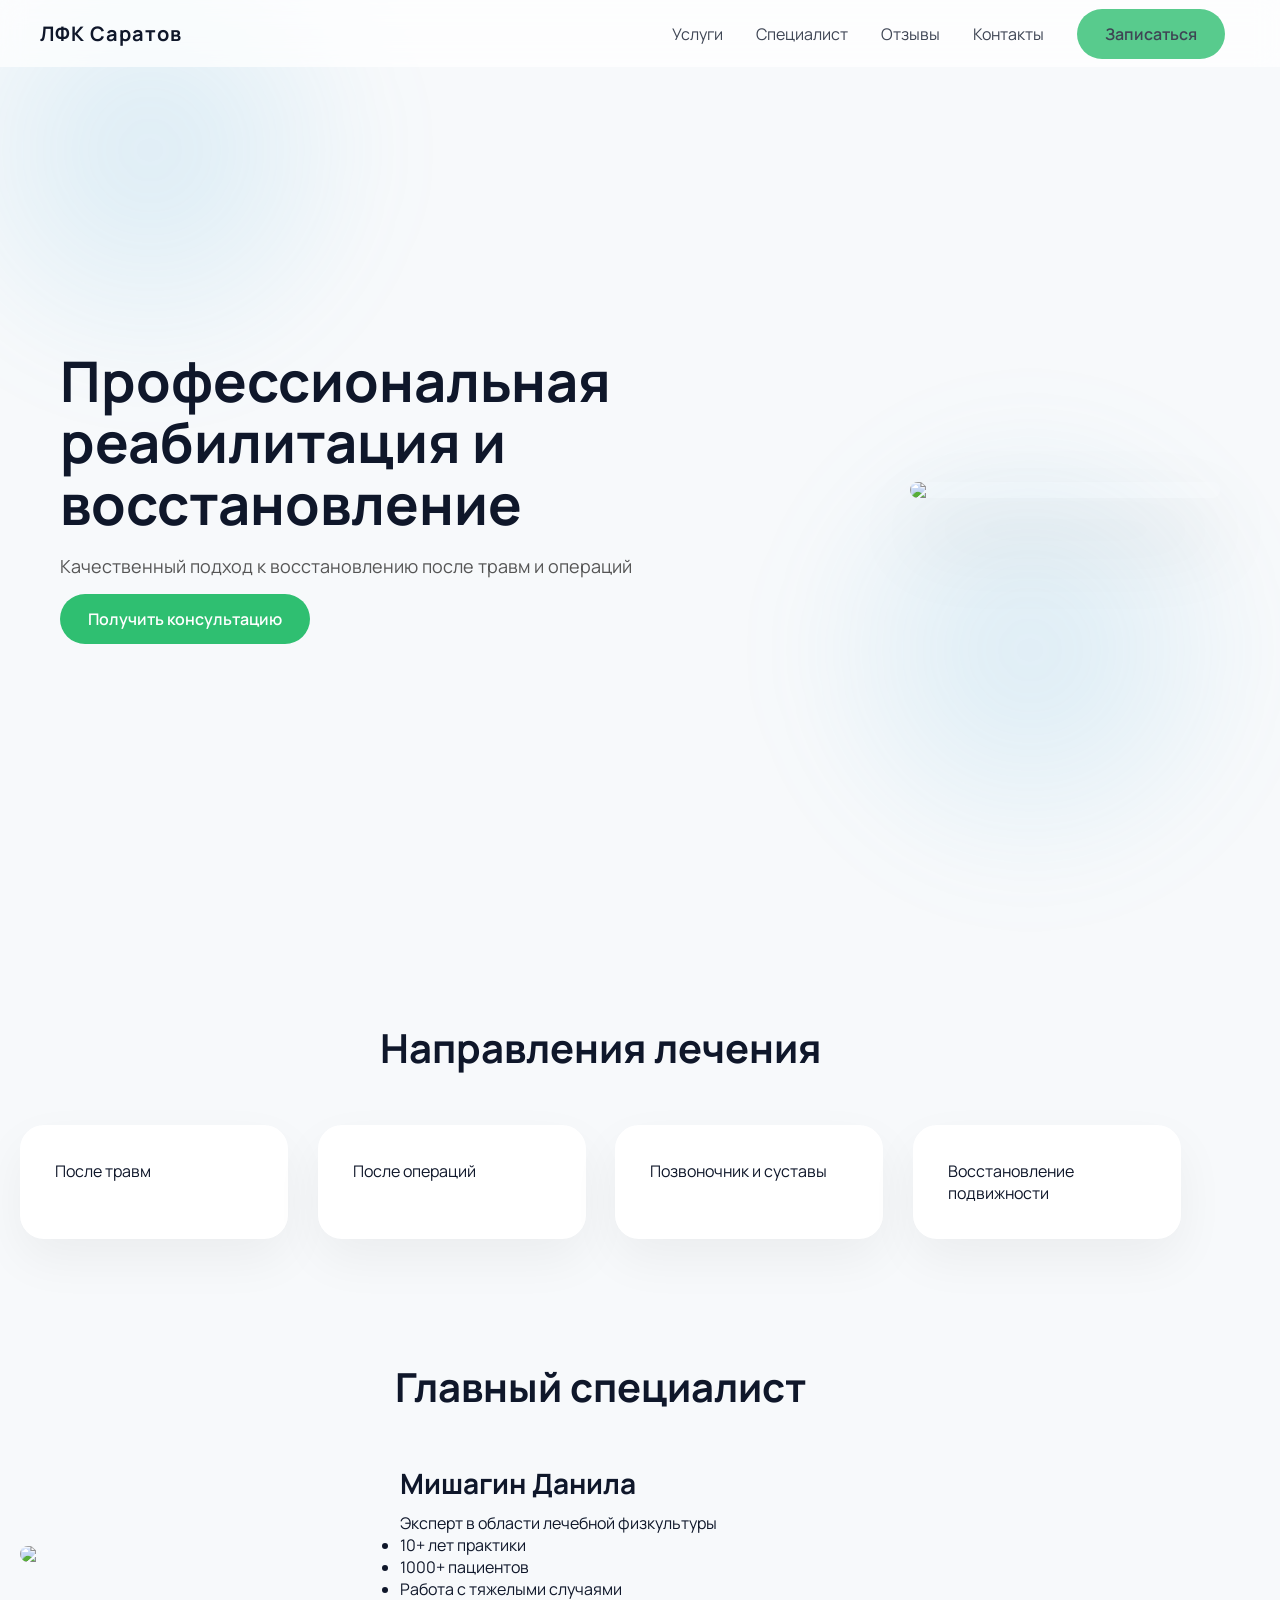
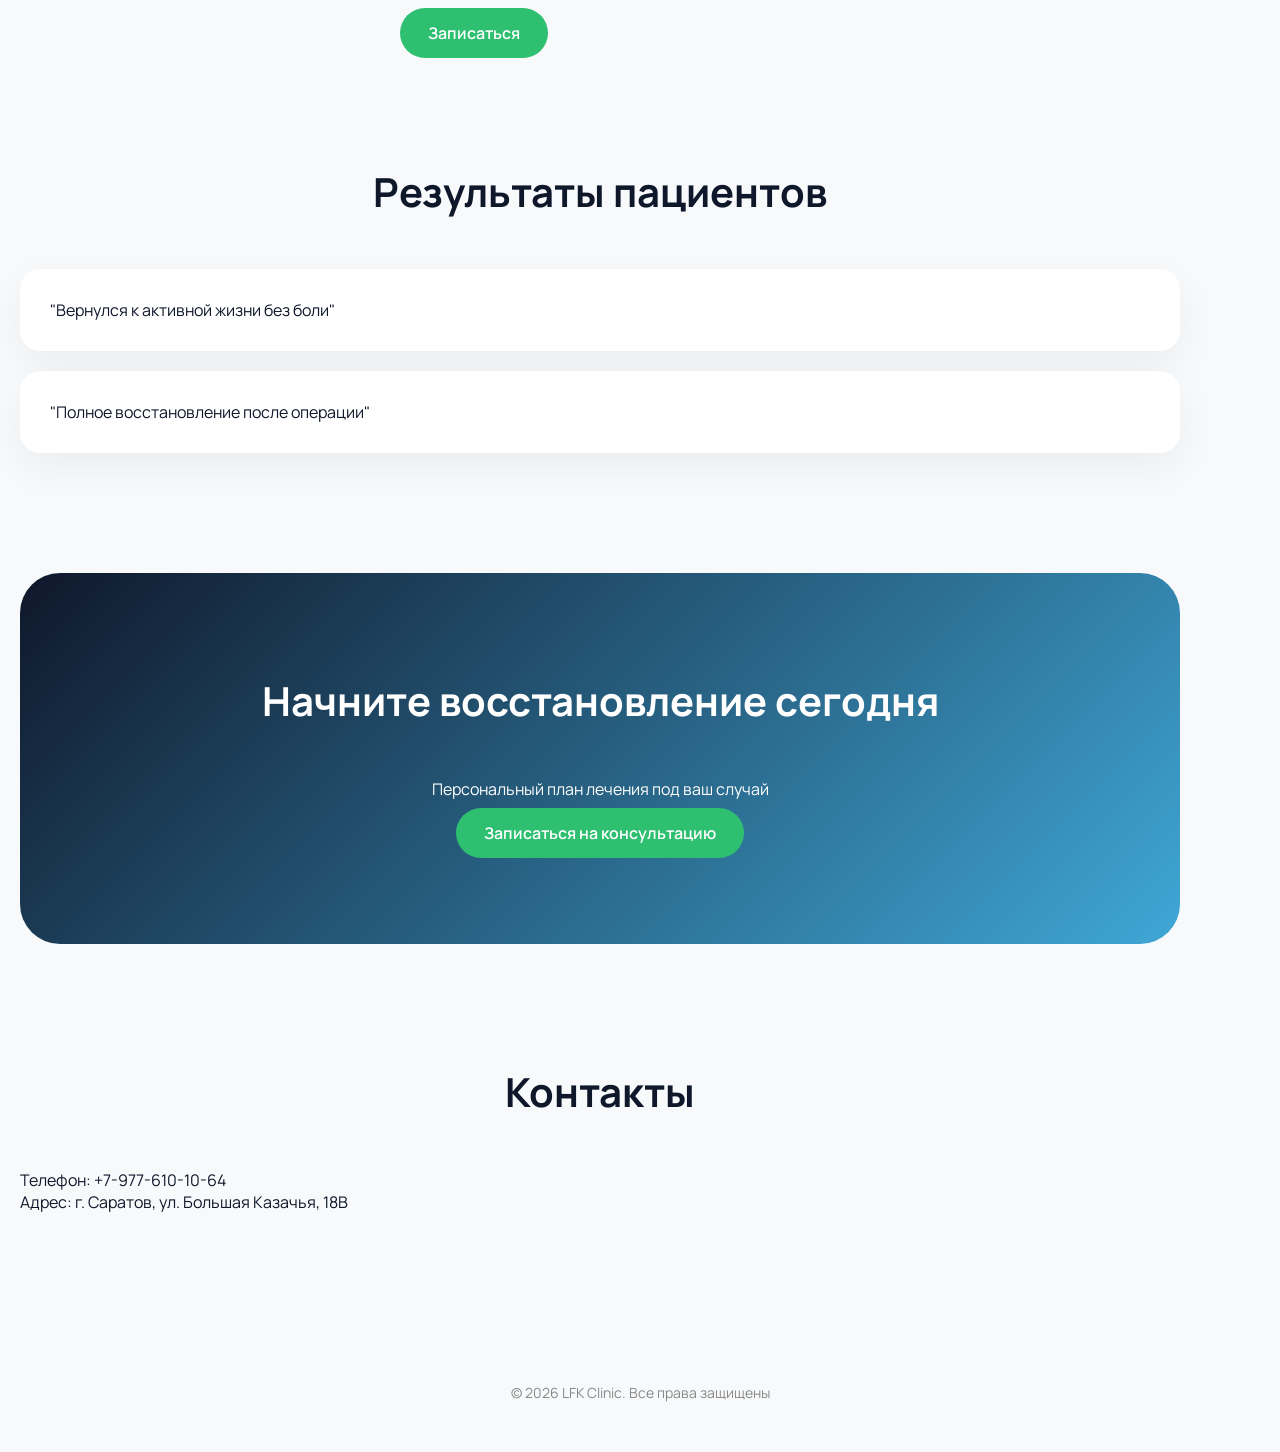
==== index.html @ ee114dd9 "Update index.html" ====
<!DOCTYPE html>
<html lang="ru">
<head>
<meta charset="UTF-8">
<meta name="viewport" content="width=device-width, initial-scale=1.0">
<title>ЛФК Саратов — Профессиональная реабилитация</title>

<link href="https://fonts.googleapis.com/css2?family=Manrope:wght@300;400;600;700&display=swap" rel="stylesheet">

<style>
:root{
--primary:#0F172A;
--accent:#3FA7D6;
--green:#2FBF71;
--bg:#F7F9FB;
}

*{margin:0;padding:0;box-sizing:border-box;font-family:'Manrope',sans-serif;}
body{background:var(--bg);color:var(--primary);}

.container{max-width:1200px;margin:0 auto;padding:0 20px;}

header{position:fixed;width:100%;top:0;background:rgba(255,255,255,0.7);backdrop-filter:blur(12px);z-index:1000;}
.nav{display:flex;justify-content:space-between;align-items:center;padding:20px 0;}
.logo{font-weight:700;font-size:20px;letter-spacing:1px;}

.nav a{margin:0 15px;text-decoration:none;color:var(--primary);opacity:0.8;transition:0.3s;}
.nav a:hover{opacity:1;}

.btn{background:var(--green);color:#fff;padding:14px 28px;border-radius:999px;text-decoration:none;font-weight:600;transition:0.3s;}
.btn:hover{transform:translateY(-3px);box-shadow:0 15px 30px rgba(47,191,113,0.4);}

.hero{height:100vh;display:flex;align-items:center;justify-content:space-between;padding-top:80px;gap:60px;}
.hero h1{font-size:56px;line-height:1.1;margin-bottom:20px;}
.hero p{font-size:18px;color:#555;margin-bottom:30px;}
.hero img{width:50%;border-radius:30px;box-shadow:0 40px 80px rgba(0,0,0,0.15);}

.section{margin:120px 0;}
h2{font-size:40px;text-align:center;margin-bottom:50px;}

.grid{display:grid;grid-template-columns:repeat(4,1fr);gap:30px;}
.card{background:#fff;padding:35px;border-radius:24px;box-shadow:0 20px 50px rgba(0,0,0,0.05);transition:0.3s;}
.card:hover{transform:translateY(-10px);}

.doctor{display:flex;align-items:center;gap:60px;}
.doctor img{width:320px;border-radius:24px;}
.doctor h3{font-size:28px;margin-bottom:10px;}

.testimonial{background:#fff;padding:30px;border-radius:20px;margin-bottom:20px;box-shadow:0 15px 40px rgba(0,0,0,0.05);font-size:16px;}

.cta{background:linear-gradient(135deg,var(--primary),var(--accent));color:#fff;padding:100px;border-radius:40px;text-align:center;}
.cta h2{color:#fff;}

footer{text-align:center;padding:50px 0;color:#888;font-size:14px;}

@media(max-width:900px){

.container{
padding:0 16px;
}

/* HEADER */
.nav{
flex-direction:column;
gap:10px;
text-align:center;
}

.nav a{
display:inline-block;
margin:5px 10px;
}

/* HERO */
.hero{
flex-direction:column;
height:auto;
gap:25px;
text-align:center;
}

.hero h1{
font-size:32px;
}

.hero p{
font-size:16px;
}

.hero img{
width:100%;
border-radius:20px;
}

/* SECTIONS */
.section{
margin:70px 0;
}

h2{
font-size:26px;
margin-bottom:25px;
}

/* GRID — КЛЮЧЕВОЕ */
.grid{
grid-template-columns:1fr;
gap:20px;
}

/* CARD */
.card{
padding:25px;
border-radius:18px;
}

/* DOCTOR */
.doctor{
flex-direction:column;
gap:25px;
text-align:center;
}

.doctor img{
width:100%;
max-width:280px;
margin:0 auto;
}

.doctor h3{
font-size:22px;
}

/* TESTIMONIAL */
.testimonial{
font-size:14px;
padding:20px;
}

/* CTA */
.cta{
padding:50px 20px;
border-radius:24px;
}

/* BUTTON — ПОД ПАЛЕЦ */
.btn{
display:block;
width:100%;
padding:16px;
border-radius:16px;
text-align:center;
}

/* FIX PARALLAX (иначе дергается на мобиле) */
.parallax{
transform:none !important;
}

}

@media(max-width:900px){

/* ===== HEADER FIX ===== */
.nav{
flex-direction:column;
align-items:flex-start;
gap:10px;
}

.nav > div:last-child{
display:flex;
flex-wrap:wrap;
gap:10px;
}

.nav a{
margin:0;
font-size:14px;
}

.nav .btn{
padding:10px 18px;
border-radius:20px;
font-size:14px;
}

/* ===== HERO FIX ===== */
.hero{
padding-top:120px;
gap:20px;
}

.hero h1{
font-size:30px;
line-height:1.2;
}

.hero p{
font-size:15px;
}

.hero .btn{
width:100%;
text-align:center;
}

/* ===== IMAGE FIX ===== */
.hero img{
margin-top:10px;
}

/* ===== SECTION SPACING ===== */
.section{
margin:80px 0;
}

/* ===== GRID FIX ===== */
.grid{
grid-template-columns:1fr;
}

/* ===== DOCTOR FIX ===== */
.doctor{
flex-direction:column;
text-align:center;
}

.doctor img{
width:100%;
max-width:260px;
margin:0 auto;
}

/* ===== CTA FIX ===== */
.cta{
padding:50px 20px;
border-radius:25px;
}

.cta .btn{
width:100%;
}

/* ===== BUTTON TAP AREA ===== */
.btn{
display:block;
width:100%;
text-align:center;
}

/* ===== FIX OVERFLOW ===== */
body{
overflow-x:hidden;
}

/* ===== PARALLAX OFF (ВАЖНО) ===== */
.parallax{
transform:none !important;
}

}
  
html{
scroll-behavior:smooth;
}

.reveal{
opacity:0;
transform:translateY(60px) scale(0.98);
transition:opacity 1s ease, transform 1s cubic-bezier(0.16,1,0.3,1);
will-change:transform,opacity;
}

.reveal.active{
opacity:1;
transform:translateY(0) scale(1);
}

.parallax{
transform:translateY(0px);
transition:transform 0.1s linear;
will-change:transform;
}

.hero h1,
.hero p,
.hero .btn{
opacity:0;
transform:translateY(40px);
animation:heroFade 1s forwards;
}

.hero p{animation-delay:0.2s;}
.hero .btn{animation-delay:0.4s;}

@keyframes heroFade{
to{
opacity:1;
transform:translateY(0);
}
}

.card,
.testimonial,
.doctor,
.cta{
transition:transform 0.5s cubic-bezier(0.16,1,0.3,1), box-shadow 0.5s ease;
}

.card:hover,
.testimonial:hover{
transform:translateY(-12px) scale(1.02);
box-shadow:0 30px 60px rgba(0,0,0,0.08);
}

.hero img{
animation:floatImage 6s ease-in-out infinite;
}

@keyframes floatImage{
0%{transform:translateY(0px);}
50%{transform:translateY(-12px);}
100%{transform:translateY(0px);}
}

.glow{
position:absolute;
width:500px;
height:500px;
background:radial-gradient(circle, rgba(63,167,214,0.15), transparent 70%);
filter:blur(40px);
z-index:-1;
}

</style>
</head>
<body>
<div class="glow" style="top:-100px;left:-100px"></div>
<div class="glow" style="bottom:0;right:0"></div>

<header>
<div class="container nav">
<div class="logo">ЛФК Саратов</div>
<div>
<a href="#services">Услуги</a>
<a href="#doctor">Специалист</a>
<a href="#reviews">Отзывы</a>
<a href="#contacts">Контакты</a>
<a href="#contacts" class="btn">Записаться</a>
</div>
</div>
</header>

<section class="hero container parallax">
<div>
<h1>Профессиональная реабилитация и восстановление</h1>
<p>Качественный подход к восстановлению после травм и операций</p>
<a href="#contacts" class="btn">Получить консультацию</a>
</div>
<img src="https://raw.githubusercontent.com/Alexeyfra/lfk-saratov/b5961e823cafb2bc83e2c6cfff17985e86a27faa/assets/images/3.jpg">
</section>

<section id="services" class="section container">
<h2>Направления лечения</h2>
<div class="grid">
<div class="card">После травм</div>
<div class="card">После операций</div>
<div class="card">Позвоночник и суставы</div>
<div class="card">Восстановление подвижности</div>
</div>
</section>

<section id="doctor" class="section container">
<h2>Главный специалист</h2>
<div class="doctor">
<img src="https://raw.githubusercontent.com/Alexeyfra/lfk-saratov/b5961e823cafb2bc83e2c6cfff17985e86a27faa/assets/images/50eefa59-c0e6-4891-b317-66e4654df648.png">
<div>
<h3>Мишагин Данила</h3>
<p>Эксперт в области лечебной физкультуры</p>
<ul>
<li>10+ лет практики</li>
<li>1000+ пациентов</li>
<li>Работа с тяжелыми случаями</li>
</ul>
<br>
<a href="#contacts" class="btn">Записаться</a>
</div>
</div>
</section>

<section id="reviews" class="section container">
<h2>Результаты пациентов</h2>
<div class="testimonial">"Вернулся к активной жизни без боли"</div>
<div class="testimonial">"Полное восстановление после операции"</div>
</section>

<section class="section container">
<div class="cta">
<h2>Начните восстановление сегодня</h2>
<p>Персональный план лечения под ваш случай</p>
<br>
<a href="#contacts" class="btn">Записаться на консультацию</a>
</div>
</section>

<section id="contacts" class="section container">
<h2>Контакты</h2>
<p>Телефон: +7-977-610-10-64</p>
<p>Адрес: г. Саратов, ул. Большая Казачья, 18В</p>
</section>

<footer>
© 2026 LFK Clinic. Все права защищены
</footer>

<script>
const revealElements=document.querySelectorAll('.card,.testimonial,.doctor,.cta,h2');

const observer=new IntersectionObserver((entries)=>{
entries.forEach(entry=>{
if(entry.isIntersecting){
entry.target.classList.add('active');
}
});
},{threshold:0.15});

revealElements.forEach(el=>{
el.classList.add('reveal');
observer.observe(el);
});

window.addEventListener('scroll',()=>{
const scrolled=window.pageYOffset;
const parallax=document.querySelector('.parallax');
if(parallax){
parallax.style.transform=`translateY(${scrolled*0.08}px)`;
}
});
</script>

</body>
</html>
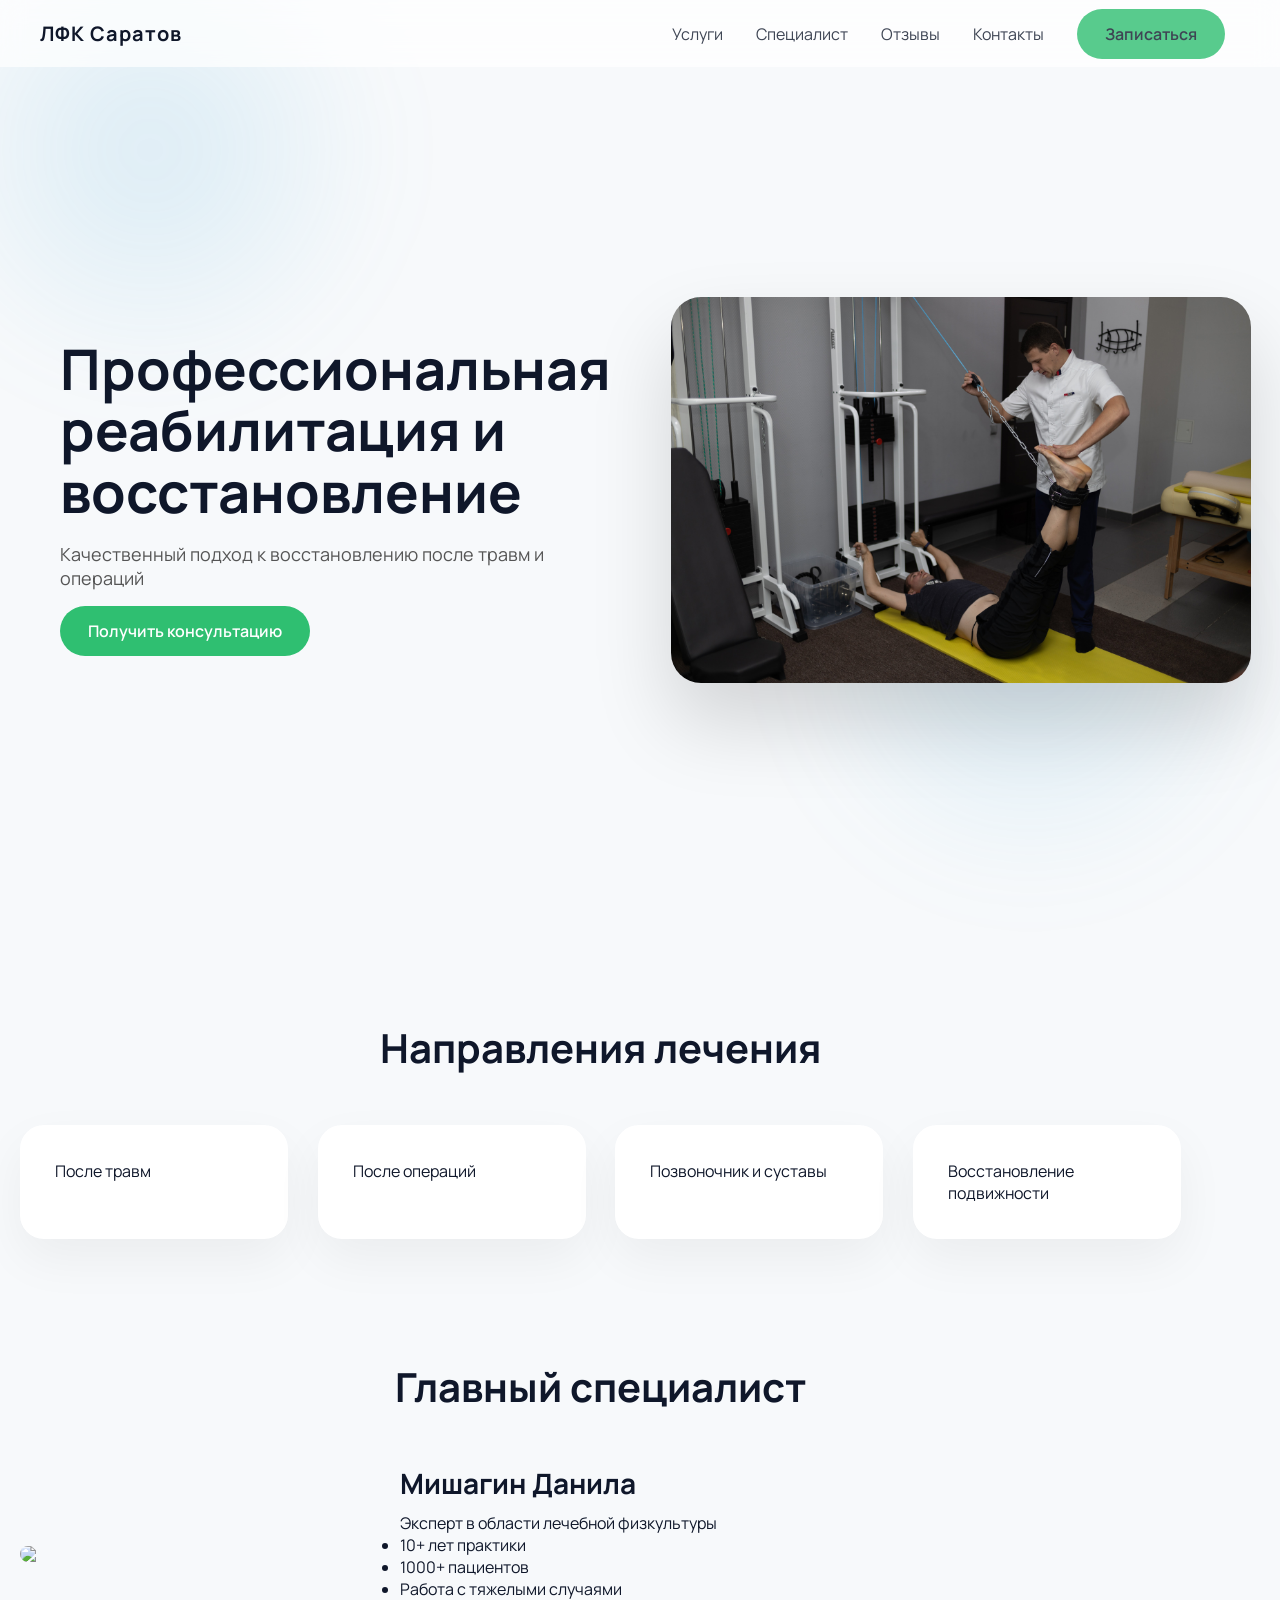
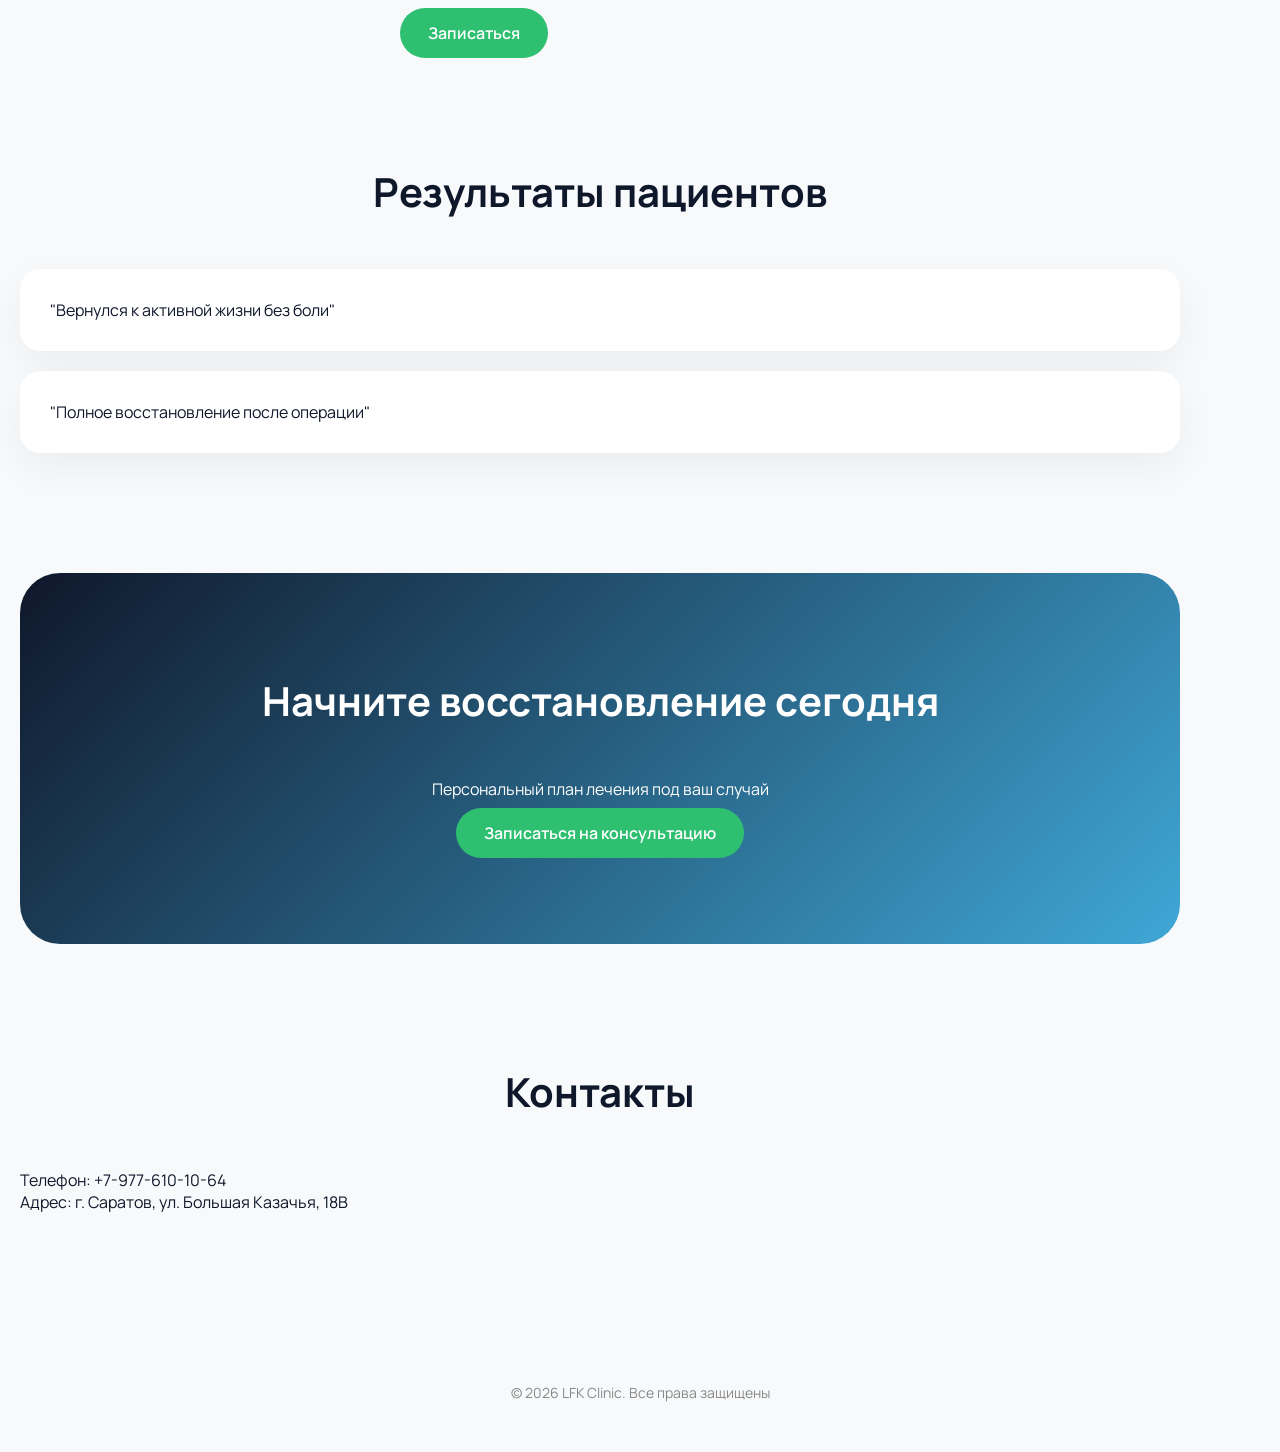
==== commit 343adc03: "Update index.html" ====
--- a/index.html
+++ b/index.html
@@ -358,7 +358,7 @@
 <p>Качественный подход к восстановлению после травм и операций</p>
 <a href="#contacts" class="btn">Получить консультацию</a>
 </div>
-<img src="https://raw.githubusercontent.com/Alexeyfra/lfk-saratov/b5961e823cafb2bc83e2c6cfff17985e86a27faa/assets/images/3.jpg">
+<img src="assets/images/3.jpg">
 </section>
 
 <section id="services" class="section container">
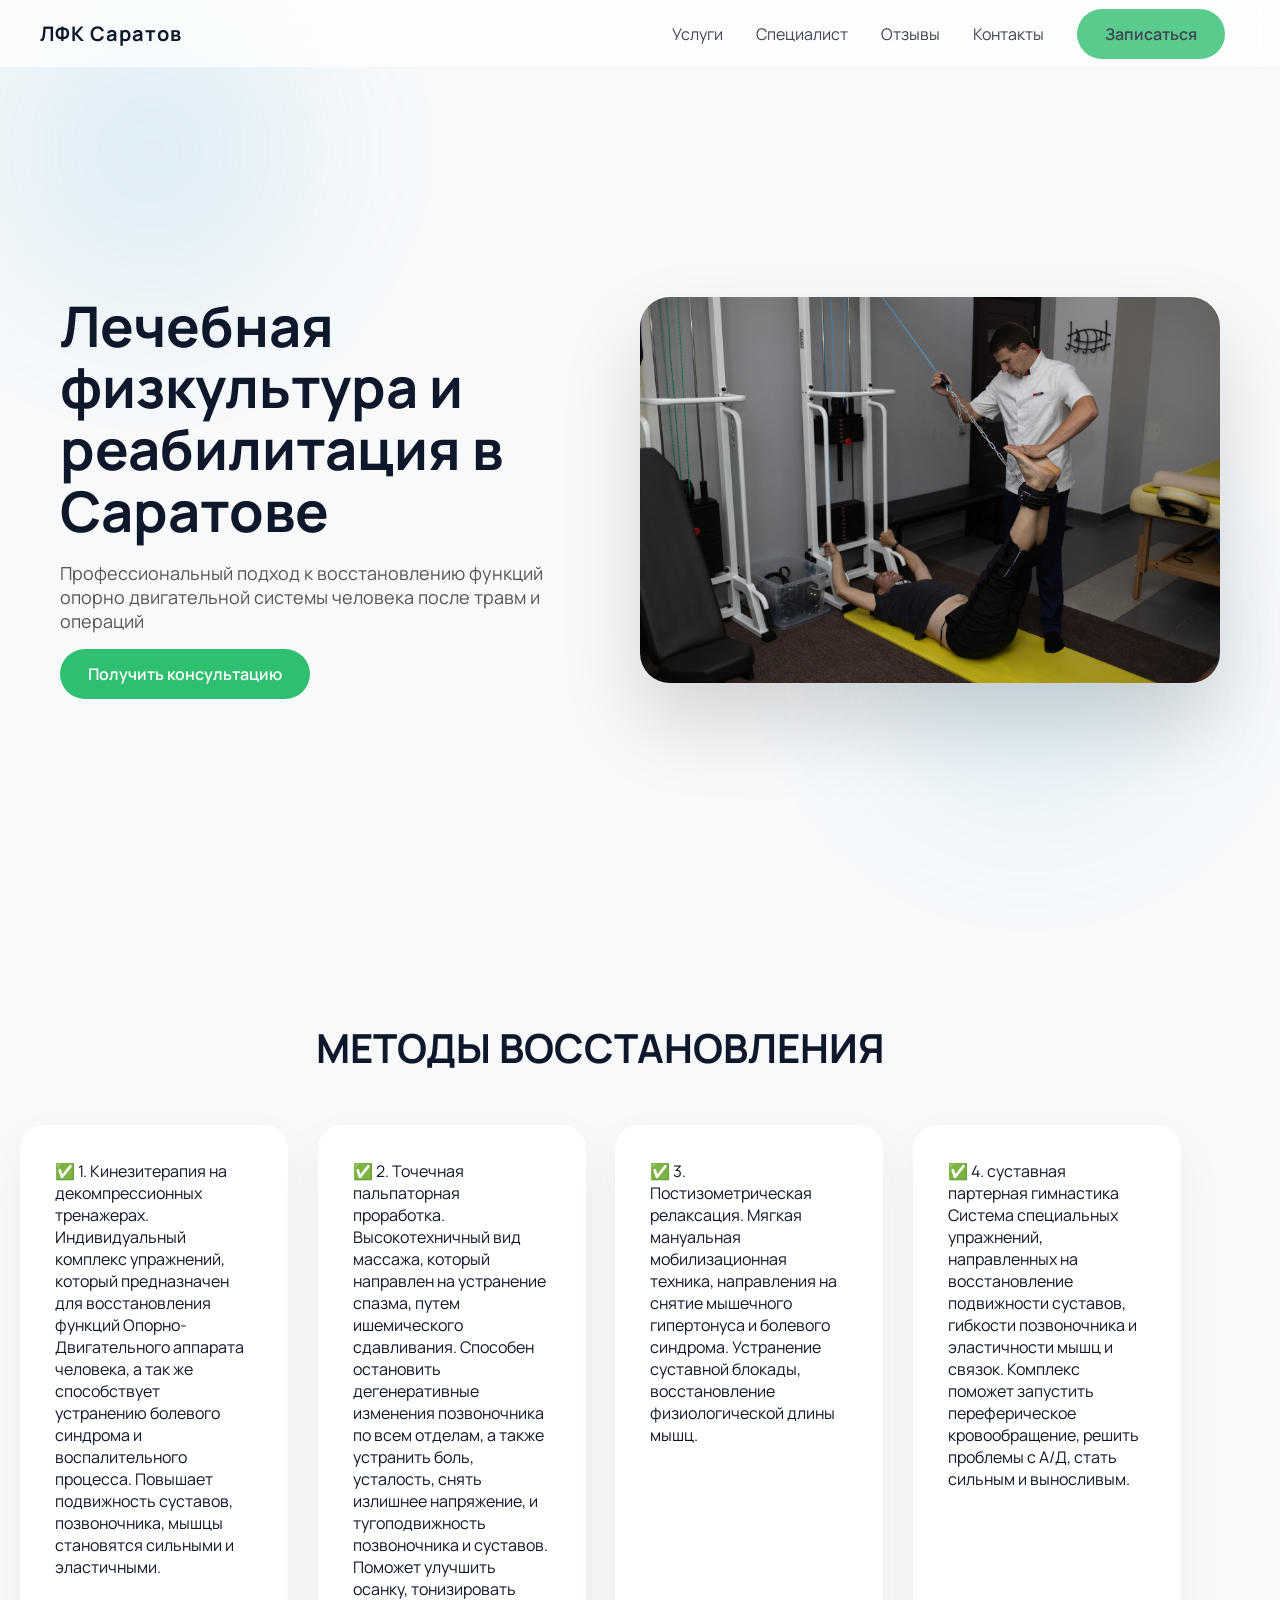
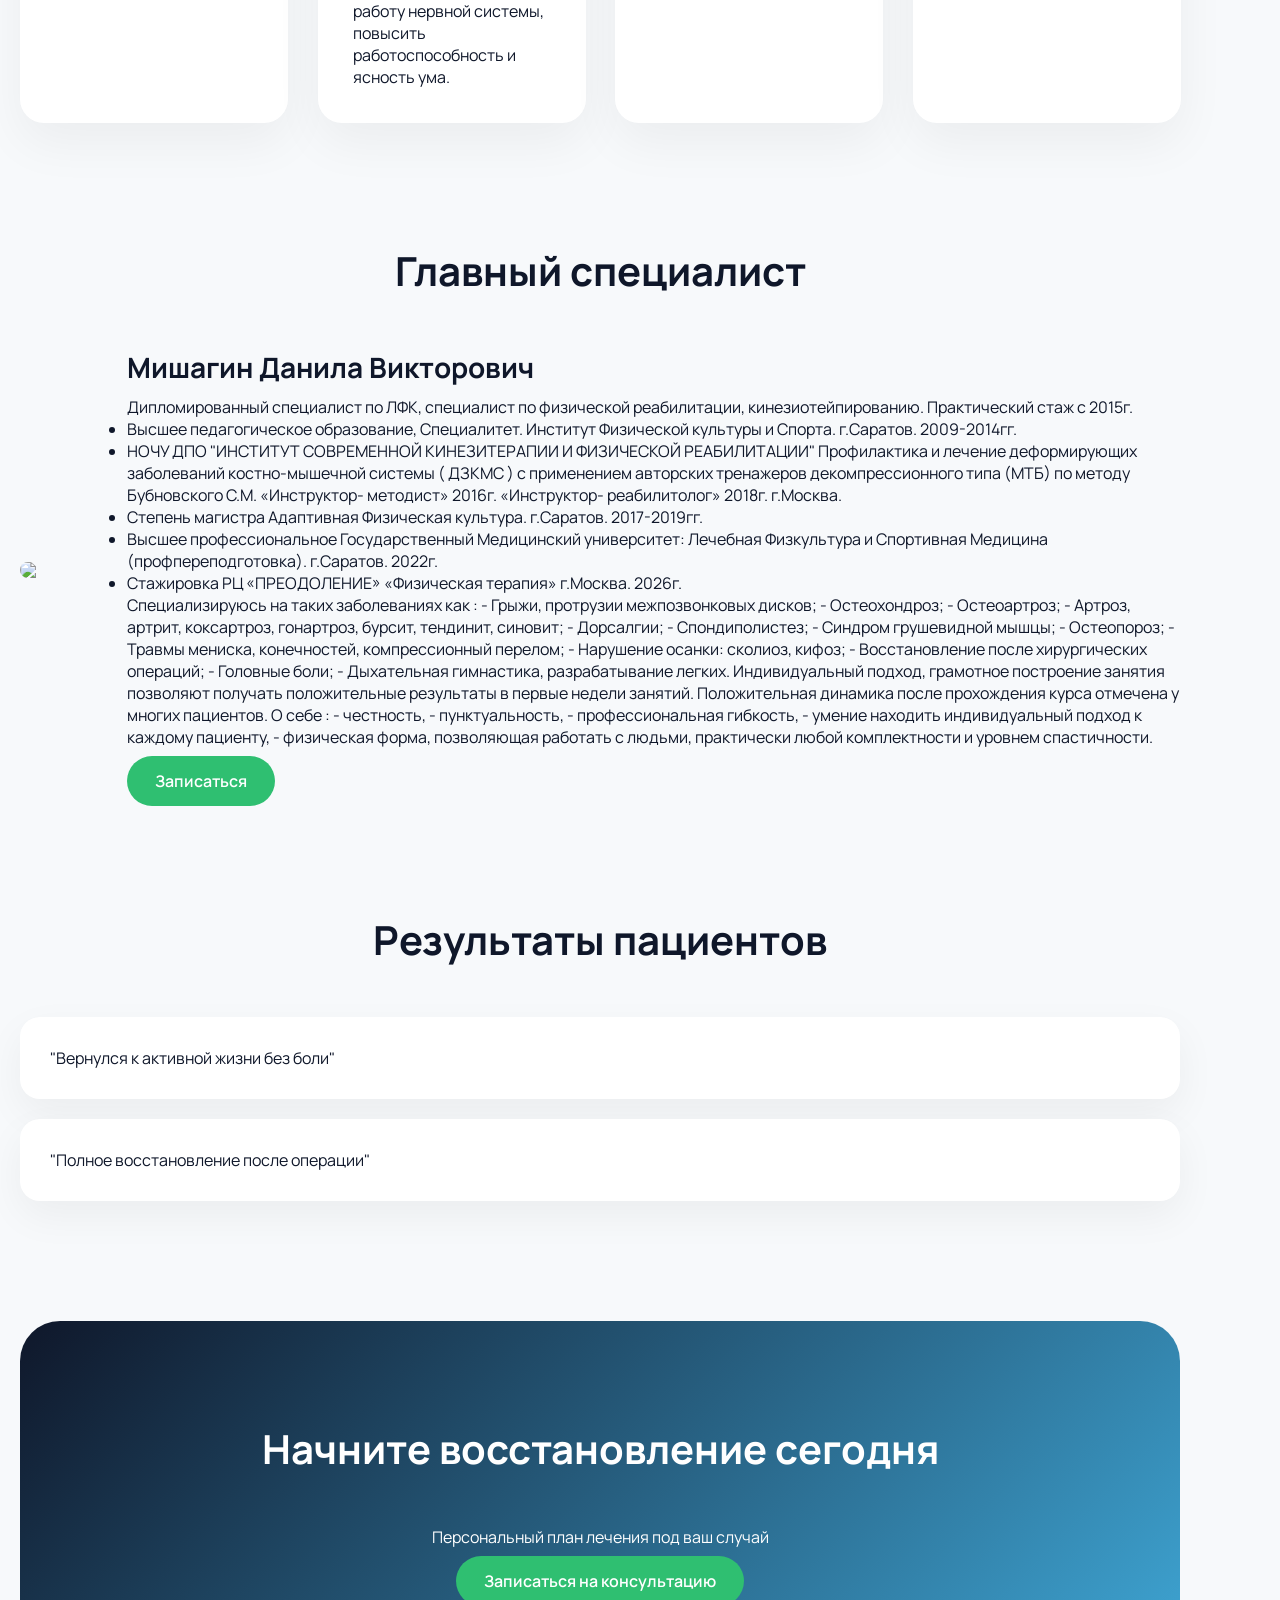
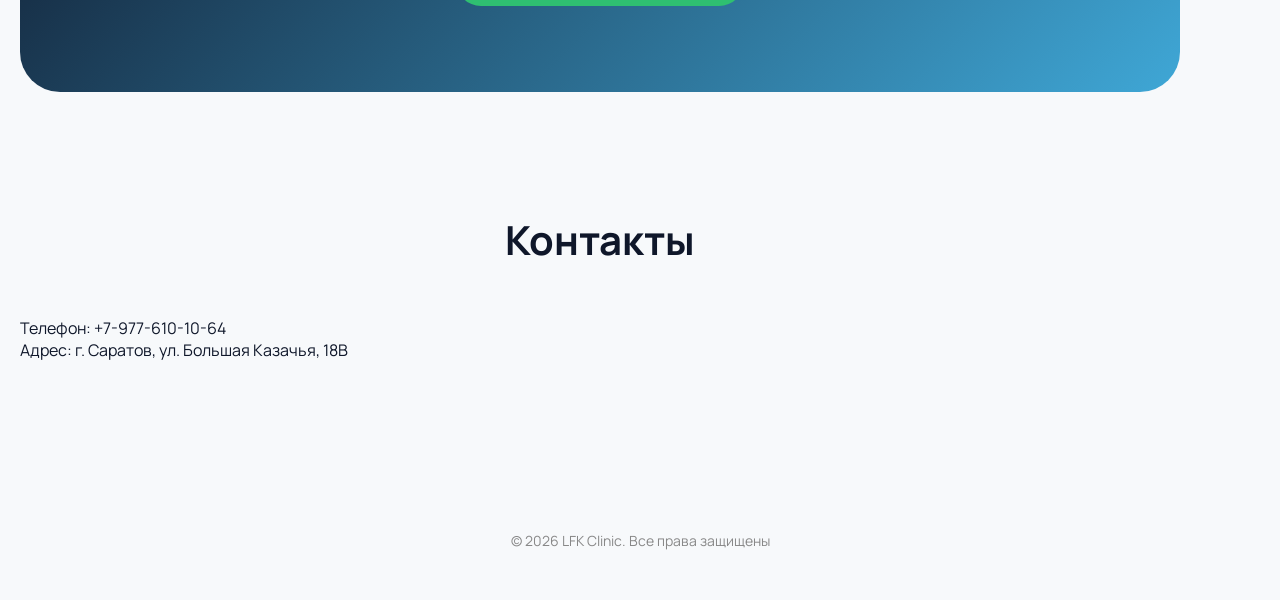
==== commit 4b261241: "Update index.html" ====
--- a/index.html
+++ b/index.html
@@ -354,20 +354,33 @@
 
 <section class="hero container parallax">
 <div>
-<h1>Профессиональная реабилитация и восстановление</h1>
-<p>Качественный подход к восстановлению после травм и операций</p>
+<h1>Лечебная физкультура и реабилитация в Саратове</h1>
+<p>Профессиональный подход к восстановлению функций опорно двигательной системы человека после травм и операций</p>
 <a href="#contacts" class="btn">Получить консультацию</a>
 </div>
 <img src="assets/images/3.jpg">
 </section>
 
 <section id="services" class="section container">
-<h2>Направления лечения</h2>
+<h2>МЕТОДЫ ВОССТАНОВЛЕНИЯ</h2>
 <div class="grid">
-<div class="card">После травм</div>
-<div class="card">После операций</div>
-<div class="card">Позвоночник и суставы</div>
-<div class="card">Восстановление подвижности</div>
+<div class="card">✅ 1. Кинезитерапия на декомпрессионных тренажерах. 
+  
+Индивидуальный комплекс упражнений, который предназначен для восстановления функций Опорно-Двигательного аппарата человека, а так же способствует устранению болевого синдрома и воспалительного процесса.
+Повышает подвижность суставов, позвоночника, мышцы становятся сильными и эластичными. </div>
+<div class="card">
+✅ 2. Точечная пальпаторная проработка.
+  
+Высокотехничный вид массажа, который направлен на устранение спазма, путем ишемического сдавливания.
+Способен остановить дегенеративные изменения  позвоночника по всем отделам, а также  устранить боль, усталость, снять излишнее напряжение, и тугоподвижность позвоночника и суставов. 
+Поможет улучшить осанку, тонизировать работу нервной системы, повысить работоспособность и ясность ума.</div>
+<div class="card">✅ 3. Постизометрическая релаксация. 
+
+Мягкая мануальная мобилизационная  техника, направления на снятие мышечного гипертонуса и болевого синдрома.
+Устранение суставной блокады, восстановление физиологической длины мышц. </div>
+<div class="card">✅ 4. суставная партерная гимнастика 
+
+Система специальных упражнений, направленных на восстановление подвижности суставов, гибкости позвоночника и эластичности мышц и связок. Комплекс поможет запустить переферическое кровообращение, решить проблемы с А/Д, стать сильным и  выносливым.</div>
 </div>
 </section>
 
@@ -376,12 +389,50 @@
 <div class="doctor">
 <img src="https://raw.githubusercontent.com/Alexeyfra/lfk-saratov/b5961e823cafb2bc83e2c6cfff17985e86a27faa/assets/images/50eefa59-c0e6-4891-b317-66e4654df648.png">
 <div>
-<h3>Мишагин Данила</h3>
-<p>Эксперт в области лечебной физкультуры</p>
+<h3>Мишагин Данила Викторович</h3>
+<p>Дипломированный специалист по ЛФК, специалист по физической реабилитации, кинезиотейпированию.
+Практический стаж с 2015г.</p>
 <ul>
-<li>10+ лет практики</li>
-<li>1000+ пациентов</li>
-<li>Работа с тяжелыми случаями</li>
+<li>Высшее педагогическое образование, Специалитет.
+Институт Физической культуры и Спорта. г.Саратов.  2009-2014гг.</li>
+<li>НОЧУ ДПО "ИНСТИТУТ СОВРЕМЕННОЙ КИНЕЗИТЕРАПИИ
+И ФИЗИЧЕСКОЙ РЕАБИЛИТАЦИИ"
+Профилактика и лечение деформирующих заболеваний костно-мышечной системы
+( ДЗКМС ) с применением авторских тренажеров декомпрессионного типа
+(МТБ) по методу Бубновского С.М. 
+«Инструктор- методист» 2016г.
+«Инструктор- реабилитолог» 2018г.
+г.Москва.</li>
+<li>Степень магистра 
+Адаптивная Физическая культура. г.Саратов. 2017-2019гг.</li>
+<li>Высшее профессиональное 
+Государственный Медицинский университет: Лечебная Физкультура и Спортивная Медицина (профпереподготовка).
+г.Саратов. 2022г.</li>
+<li>Стажировка РЦ «ПРЕОДОЛЕНИЕ»
+«Физическая терапия»
+г.Москва. 2026г.</li>
+<p>Специализируюсь на таких заболеваниях как : 
+- Грыжи, протрузии межпозвонковых дисков;
+- Остеохондроз;
+- Остеоартроз;
+- Артроз, артрит, коксартроз, гонартроз, бурсит, тендинит, синовит;
+- Дорсалгии;
+- Спондиполистез;
+- Синдром грушевидной мышцы;
+- Остеопороз;
+- Травмы мениска, конечностей, компрессионный перелом;
+- Нарушение осанки: сколиоз, кифоз;
+- Восстановление после хирургических операций;
+- Головные боли;
+- Дыхательная гимнастика, разрабатывание легких.
+Индивидуальный подход, грамотное построение занятия позволяют получать положительные результаты в первые недели занятий.
+Положительная динамика после прохождения курса отмечена у многих пациентов.
+О себе : 
+- честность, 
+- пунктуальность, 
+- профессиональная гибкость, 
+- умение находить индивидуальный подход к каждому пациенту, 
+- физическая форма, позволяющая работать с людьми, практически любой комплектности и уровнем спастичности.</p>
 </ul>
 <br>
 <a href="#contacts" class="btn">Записаться</a>
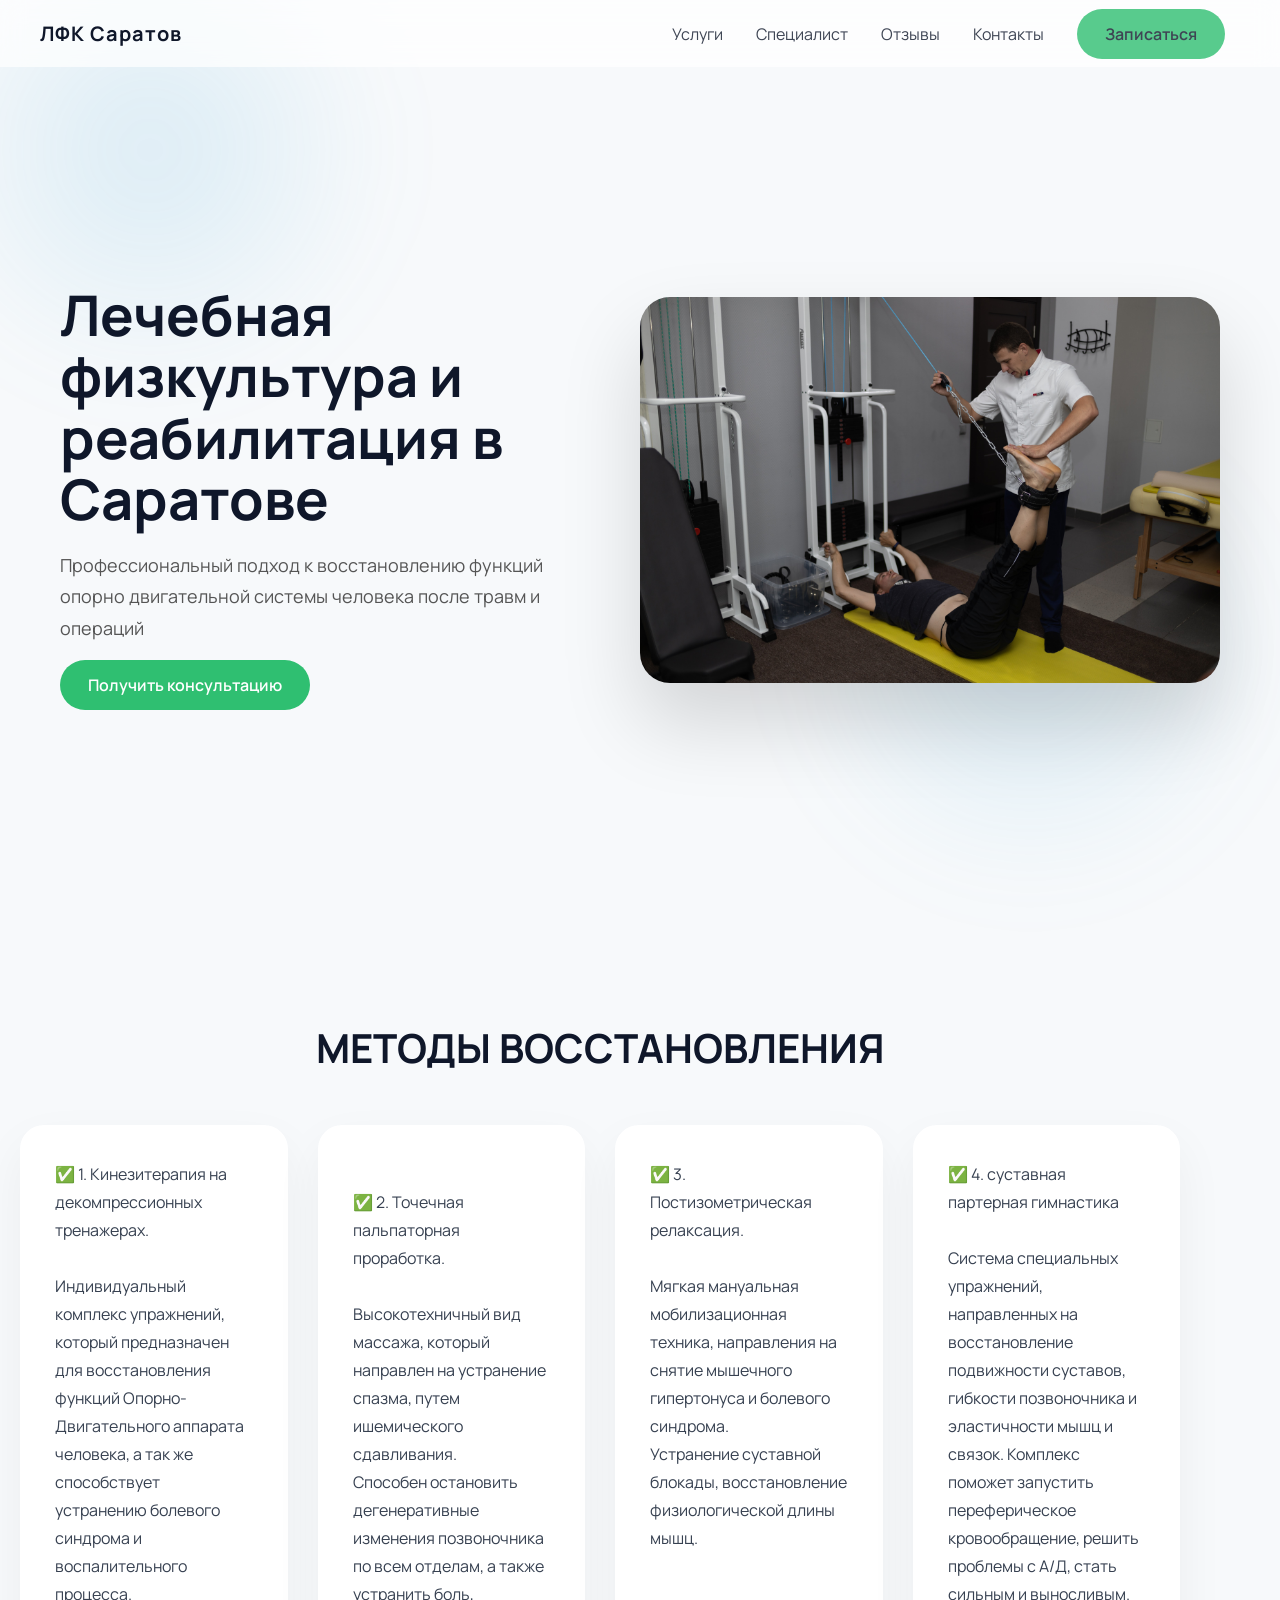
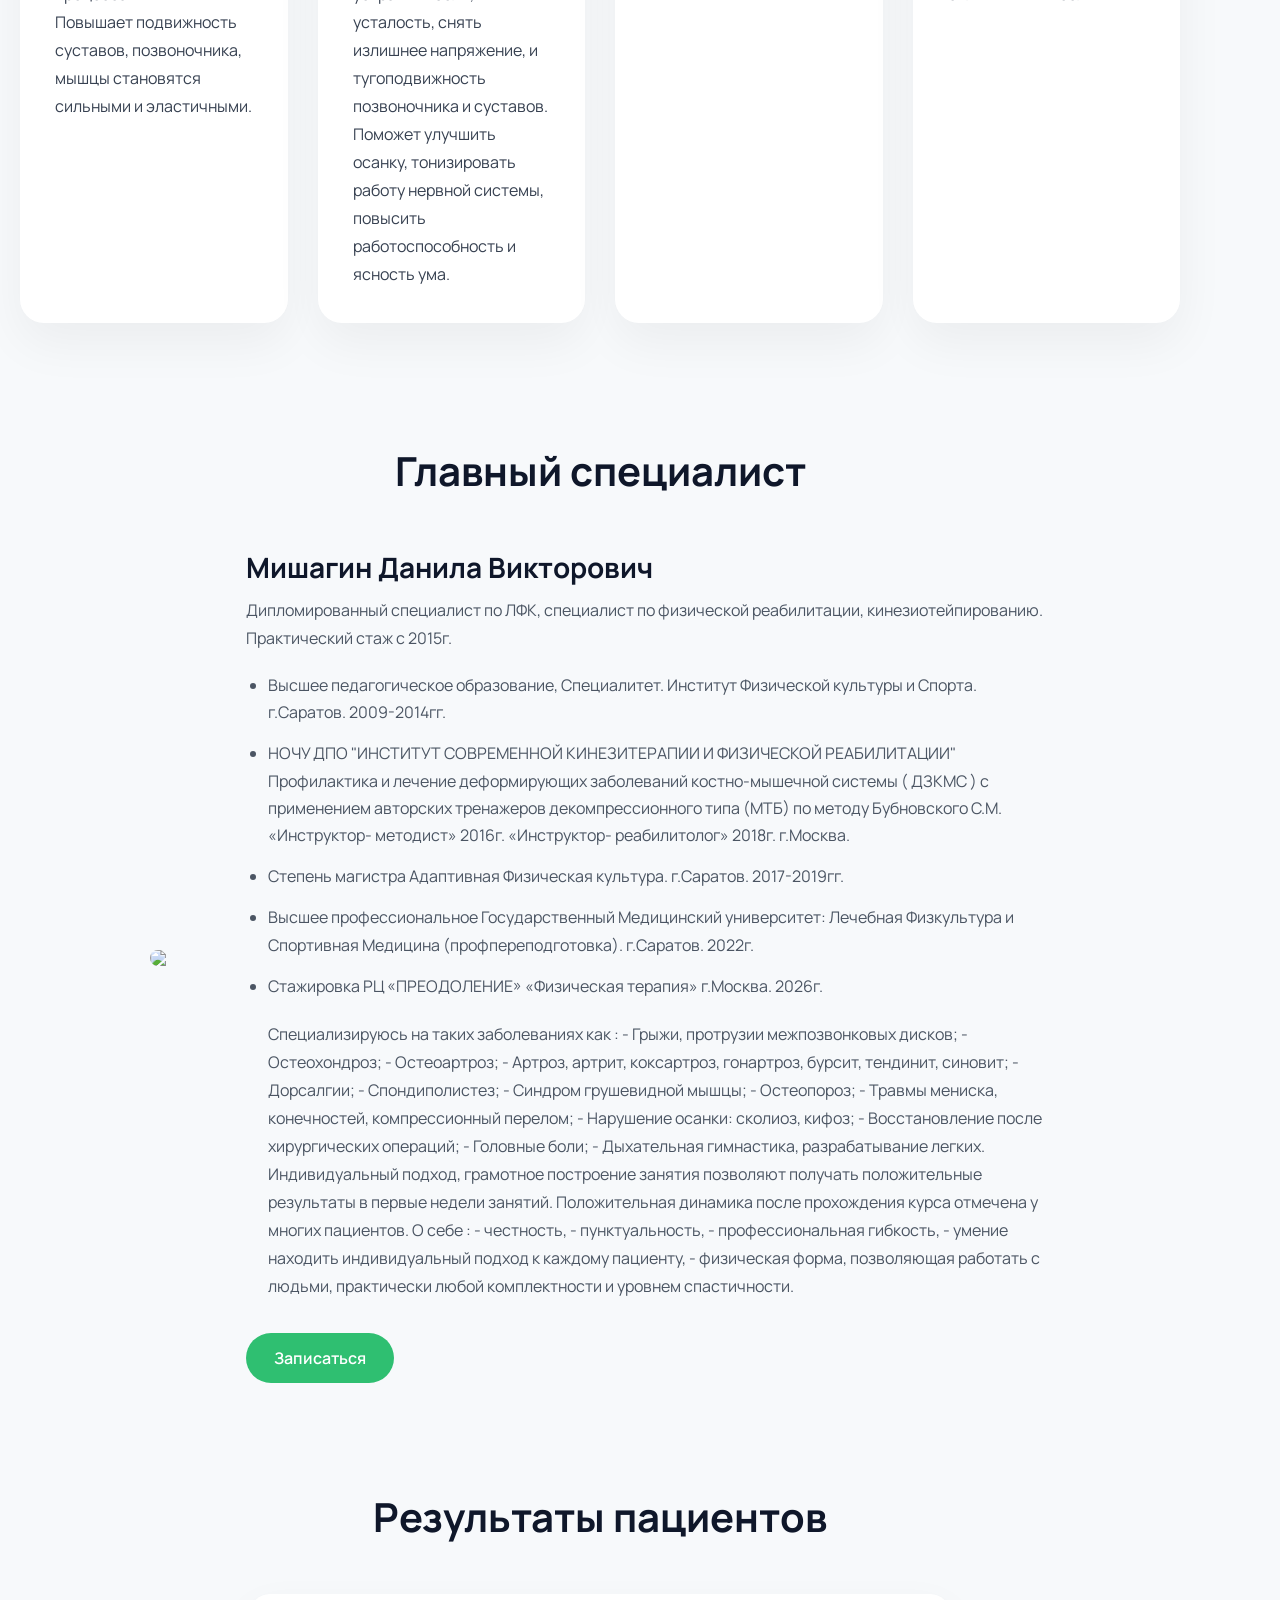
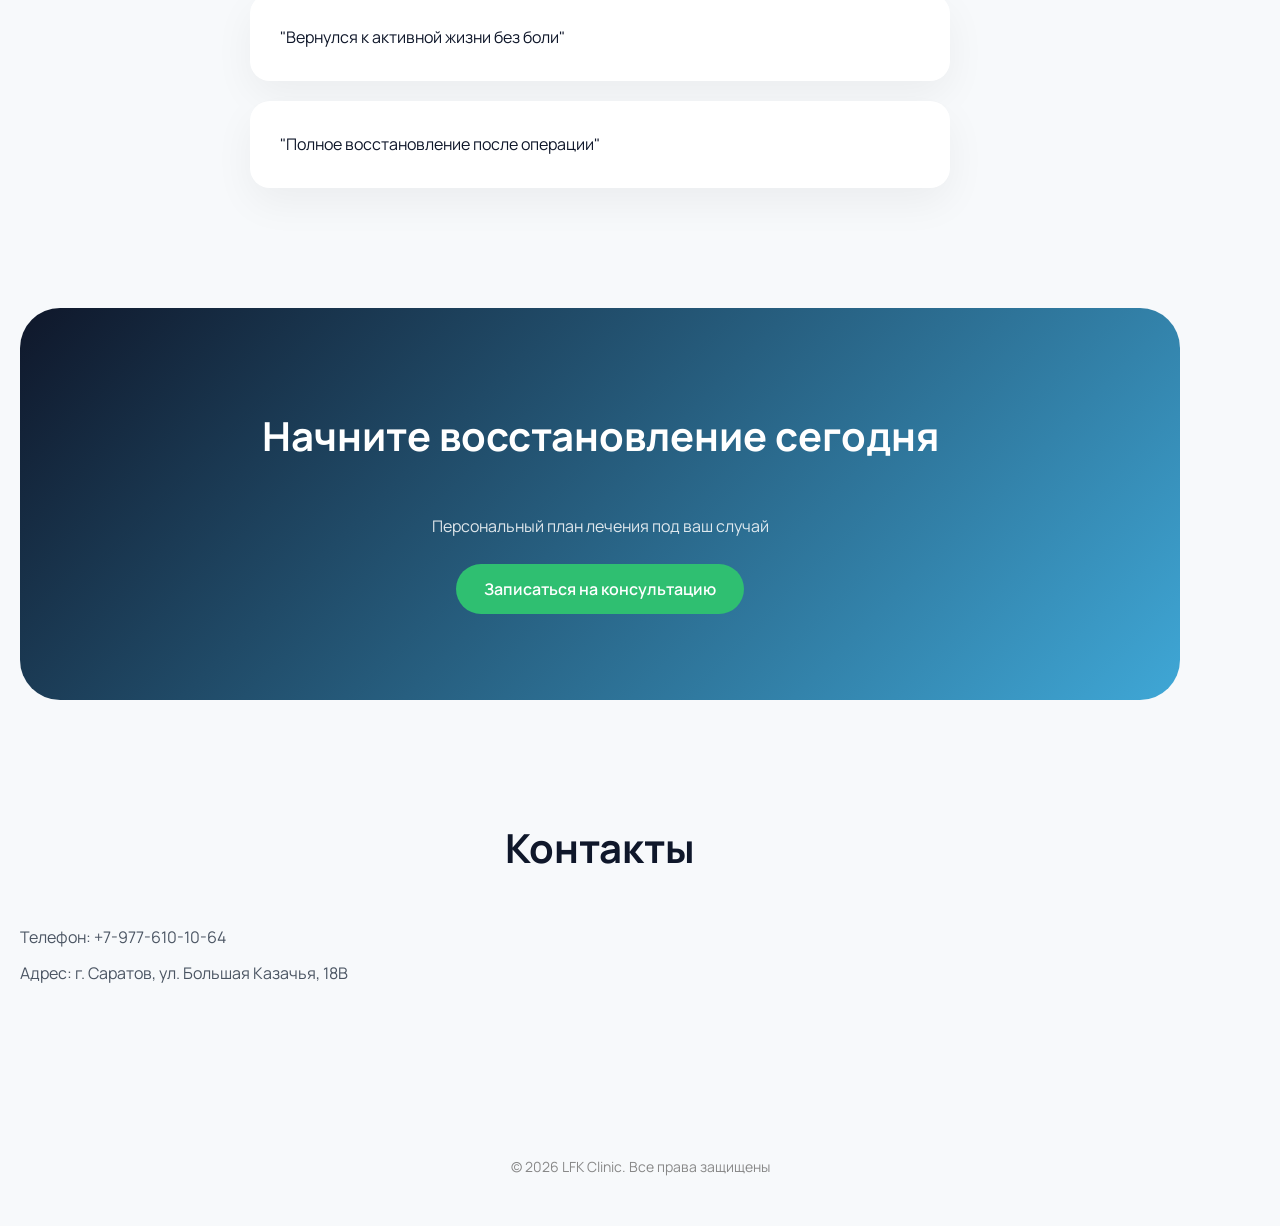
==== commit e3f0c106: "Update index.html" ====
--- a/index.html
+++ b/index.html
@@ -55,221 +55,52 @@
 
 @media(max-width:900px){
 
-.container{
-padding:0 16px;
-}
+.container{padding:0 16px;}
 
 /* HEADER */
-.nav{
-flex-direction:column;
-gap:10px;
-text-align:center;
-}
-
-.nav a{
-display:inline-block;
-margin:5px 10px;
-}
+.nav{flex-direction:column;gap:10px;text-align:center;}
+.nav a{display:inline-block;margin:5px 10px;}
 
 /* HERO */
-.hero{
-flex-direction:column;
-height:auto;
-gap:25px;
-text-align:center;
-}
-
-.hero h1{
-font-size:32px;
-}
-
-.hero p{
-font-size:16px;
-}
-
-.hero img{
-width:100%;
-border-radius:20px;
-}
+.hero{flex-direction:column;height:auto;gap:25px;text-align:center;}
+.hero h1{font-size:32px;}
+.hero p{font-size:16px;}
+.hero img{width:100%;border-radius:20px;}
 
 /* SECTIONS */
-.section{
-margin:70px 0;
-}
-
-h2{
-font-size:26px;
-margin-bottom:25px;
-}
-
-/* GRID — КЛЮЧЕВОЕ */
-.grid{
-grid-template-columns:1fr;
-gap:20px;
-}
+.section{margin:70px 0;}
+h2{font-size:26px;margin-bottom:25px;}
+
+/* GRID */
+.grid{grid-template-columns:1fr;gap:20px;}
 
 /* CARD */
-.card{
-padding:25px;
-border-radius:18px;
-}
+.card{padding:25px;border-radius:18px;}
 
 /* DOCTOR */
-.doctor{
-flex-direction:column;
-gap:25px;
-text-align:center;
-}
-
-.doctor img{
-width:100%;
-max-width:280px;
-margin:0 auto;
-}
-
-.doctor h3{
-font-size:22px;
-}
+.doctor{flex-direction:column;gap:25px;text-align:center;}
+.doctor img{width:100%;max-width:280px;margin:0 auto;}
+.doctor h3{font-size:22px;}
 
 /* TESTIMONIAL */
-.testimonial{
-font-size:14px;
-padding:20px;
-}
+.testimonial{font-size:14px;padding:20px;}
 
 /* CTA */
-.cta{
-padding:50px 20px;
-border-radius:24px;
-}
-
-/* BUTTON — ПОД ПАЛЕЦ */
-.btn{
-display:block;
-width:100%;
-padding:16px;
-border-radius:16px;
-text-align:center;
-}
-
-/* FIX PARALLAX (иначе дергается на мобиле) */
-.parallax{
-transform:none !important;
-}
-
-}
-
-@media(max-width:900px){
-
-/* ===== HEADER FIX ===== */
-.nav{
-flex-direction:column;
-align-items:flex-start;
-gap:10px;
-}
-
-.nav > div:last-child{
-display:flex;
-flex-wrap:wrap;
-gap:10px;
-}
-
-.nav a{
-margin:0;
-font-size:14px;
-}
-
-.nav .btn{
-padding:10px 18px;
-border-radius:20px;
-font-size:14px;
-}
-
-/* ===== HERO FIX ===== */
-.hero{
-padding-top:120px;
-gap:20px;
-}
-
-.hero h1{
-font-size:30px;
-line-height:1.2;
-}
-
-.hero p{
-font-size:15px;
-}
-
-.hero .btn{
-width:100%;
-text-align:center;
-}
-
-/* ===== IMAGE FIX ===== */
-.hero img{
-margin-top:10px;
-}
-
-/* ===== SECTION SPACING ===== */
-.section{
-margin:80px 0;
-}
-
-/* ===== GRID FIX ===== */
-.grid{
-grid-template-columns:1fr;
-}
-
-/* ===== DOCTOR FIX ===== */
-.doctor{
-flex-direction:column;
-text-align:center;
-}
-
-.doctor img{
-width:100%;
-max-width:260px;
-margin:0 auto;
-}
-
-/* ===== CTA FIX ===== */
-.cta{
-padding:50px 20px;
-border-radius:25px;
-}
-
-.cta .btn{
-width:100%;
-}
-
-/* ===== BUTTON TAP AREA ===== */
-.btn{
-display:block;
-width:100%;
-text-align:center;
-}
-
-/* ===== FIX OVERFLOW ===== */
-body{
-overflow-x:hidden;
-}
-
-/* ===== PARALLAX OFF (ВАЖНО) ===== */
-.parallax{
-transform:none !important;
-}
-
-}
-  
-html{
-scroll-behavior:smooth;
-}
+.cta{padding:50px 20px;border-radius:24px;}
+
+/* BUTTON */
+.btn{display:block;width:100%;padding:16px;border-radius:16px;text-align:center;}
+
+/* PARALLAX OFF */
+.parallax{transform:none !important;}
+}
+
+html{scroll-behavior:smooth;}
 
 .reveal{
 opacity:0;
 transform:translateY(60px) scale(0.98);
 transition:opacity 1s ease, transform 1s cubic-bezier(0.16,1,0.3,1);
-will-change:transform,opacity;
 }
 
 .reveal.active{
@@ -280,7 +111,6 @@
 .parallax{
 transform:translateY(0px);
 transition:transform 0.1s linear;
-will-change:transform;
 }
 
 .hero h1,
@@ -333,9 +163,93 @@
 z-index:-1;
 }
 
+/* ========================= */
+/* 🔥 ТОЛЬКО ЧИТАЕМОСТЬ */
+/* ========================= */
+
+p{
+line-height:1.75;
+margin-bottom:16px;
+color:#4B5563;
+}
+
+.card{
+line-height:1.75;
+white-space:pre-line;
+color:#374151;
+}
+
+ul{
+margin-top:20px;
+margin-bottom:20px;
+padding-left:22px;
+}
+
+li{
+margin-bottom:12px;
+line-height:1.7;
+color:#4B5563;
+}
+
+.doctor{
+max-width:900px;
+margin:0 auto;
+}
+
+.doctor p{
+line-height:1.75;
+margin-bottom:18px;
+}
+
+.doctor ul{
+margin-top:20px;
+margin-bottom:25px;
+}
+
+.doctor li{
+margin-bottom:14px;
+}
+
+.doctor ul p{
+margin-top:20px;
+line-height:1.75;
+}
+
+.card,
+.testimonial{
+max-width:700px;
+margin-left:auto;
+margin-right:auto;
+}
+
+.grid .card{
+max-width:100%;
+}
+
+.testimonial{
+line-height:1.7;
+}
+
+.cta p{
+color:rgba(255,255,255,0.85);
+line-height:1.7;
+}
+
+#contacts p{
+margin-bottom:10px;
+line-height:1.6;
+}
+
+@media(max-width:900px){
+p, li{font-size:15px;}
+.card{font-size:15px;}
+}
+
 </style>
 </head>
+
 <body>
+
 <div class="glow" style="top:-100px;left:-100px"></div>
 <div class="glow" style="bottom:0;right:0"></div>
 
@@ -368,16 +282,19 @@
   
 Индивидуальный комплекс упражнений, который предназначен для восстановления функций Опорно-Двигательного аппарата человека, а так же способствует устранению болевого синдрома и воспалительного процесса.
 Повышает подвижность суставов, позвоночника, мышцы становятся сильными и эластичными. </div>
+
 <div class="card">
 ✅ 2. Точечная пальпаторная проработка.
   
 Высокотехничный вид массажа, который направлен на устранение спазма, путем ишемического сдавливания.
 Способен остановить дегенеративные изменения  позвоночника по всем отделам, а также  устранить боль, усталость, снять излишнее напряжение, и тугоподвижность позвоночника и суставов. 
 Поможет улучшить осанку, тонизировать работу нервной системы, повысить работоспособность и ясность ума.</div>
+
 <div class="card">✅ 3. Постизометрическая релаксация. 
 
 Мягкая мануальная мобилизационная  техника, направления на снятие мышечного гипертонуса и болевого синдрома.
 Устранение суставной блокады, восстановление физиологической длины мышц. </div>
+
 <div class="card">✅ 4. суставная партерная гимнастика 
 
 Система специальных упражнений, направленных на восстановление подвижности суставов, гибкости позвоночника и эластичности мышц и связок. Комплекс поможет запустить переферическое кровообращение, решить проблемы с А/Д, стать сильным и  выносливым.</div>
@@ -392,6 +309,7 @@
 <h3>Мишагин Данила Викторович</h3>
 <p>Дипломированный специалист по ЛФК, специалист по физической реабилитации, кинезиотейпированию.
 Практический стаж с 2015г.</p>
+
 <ul>
 <li>Высшее педагогическое образование, Специалитет.
 Институт Физической культуры и Спорта. г.Саратов.  2009-2014гг.</li>
@@ -434,6 +352,7 @@
 - умение находить индивидуальный подход к каждому пациенту, 
 - физическая форма, позволяющая работать с людьми, практически любой комплектности и уровнем спастичности.</p>
 </ul>
+
 <br>
 <a href="#contacts" class="btn">Записаться</a>
 </div>
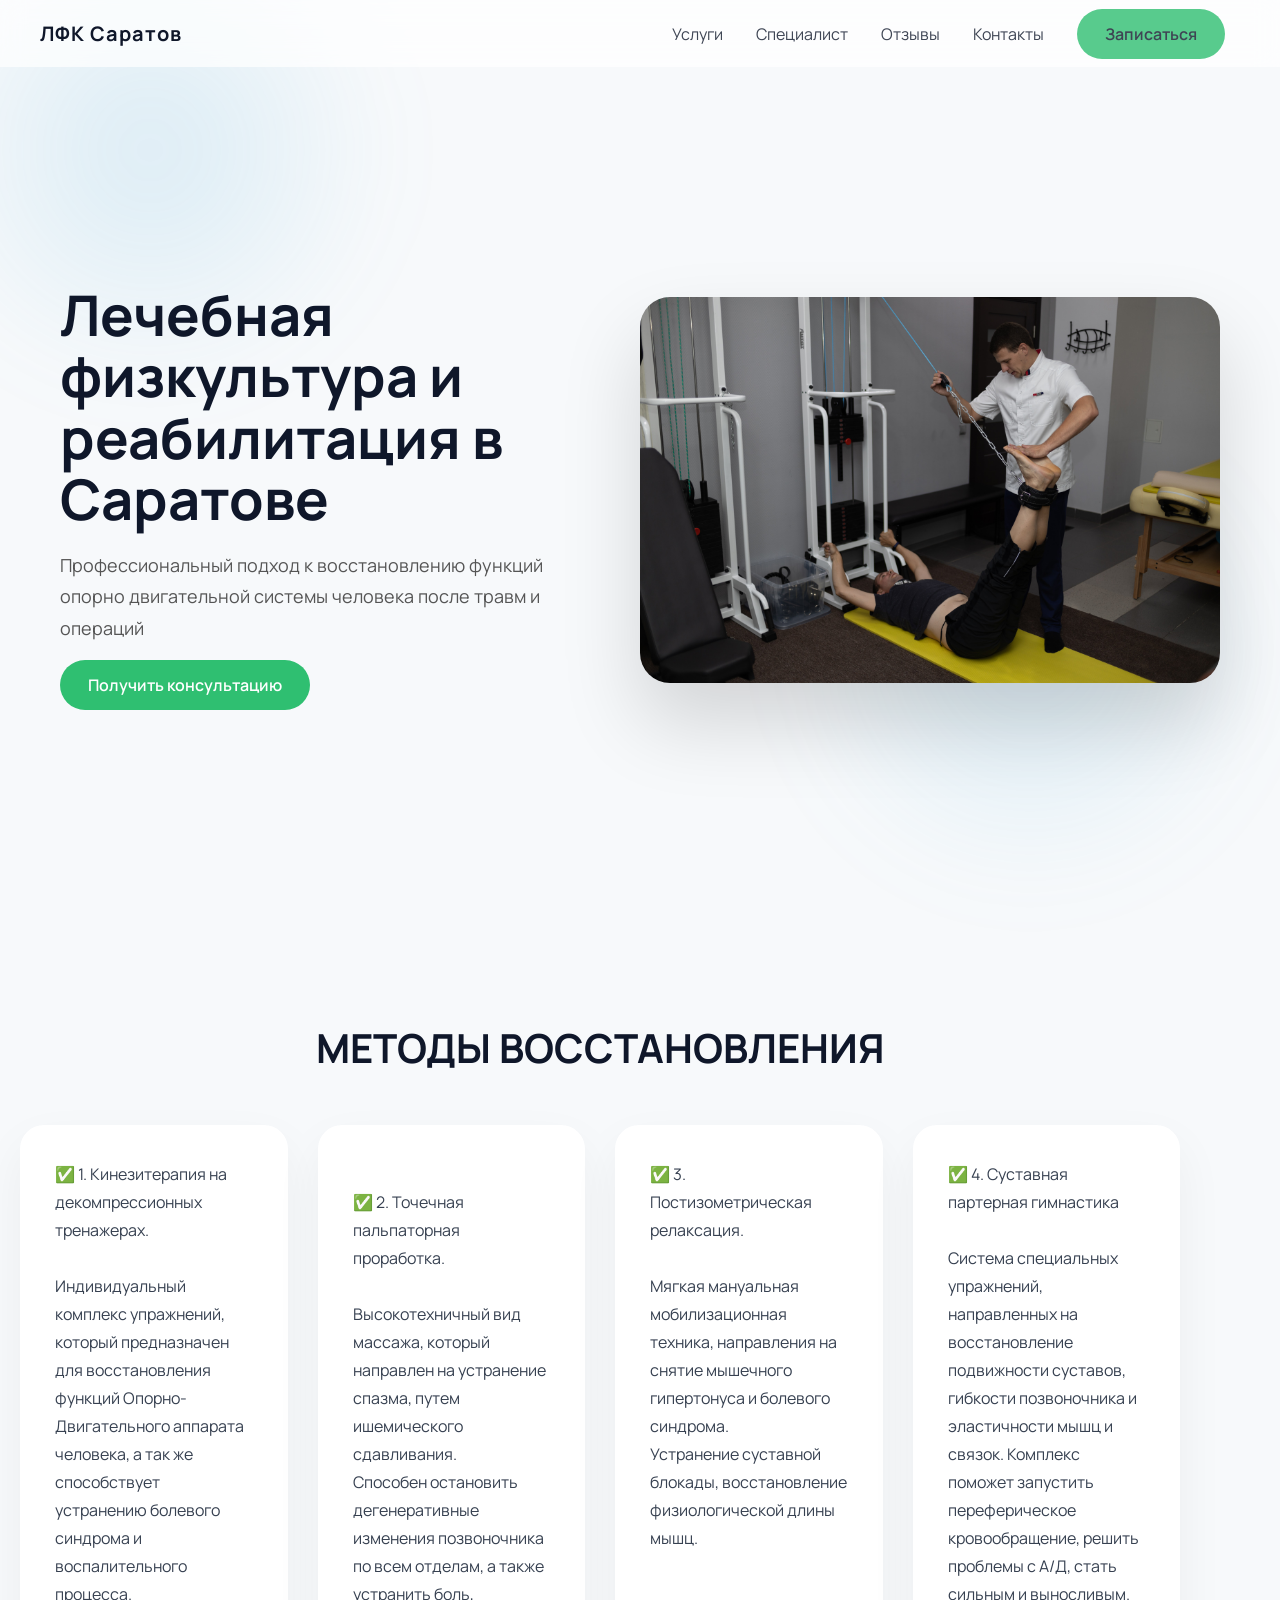
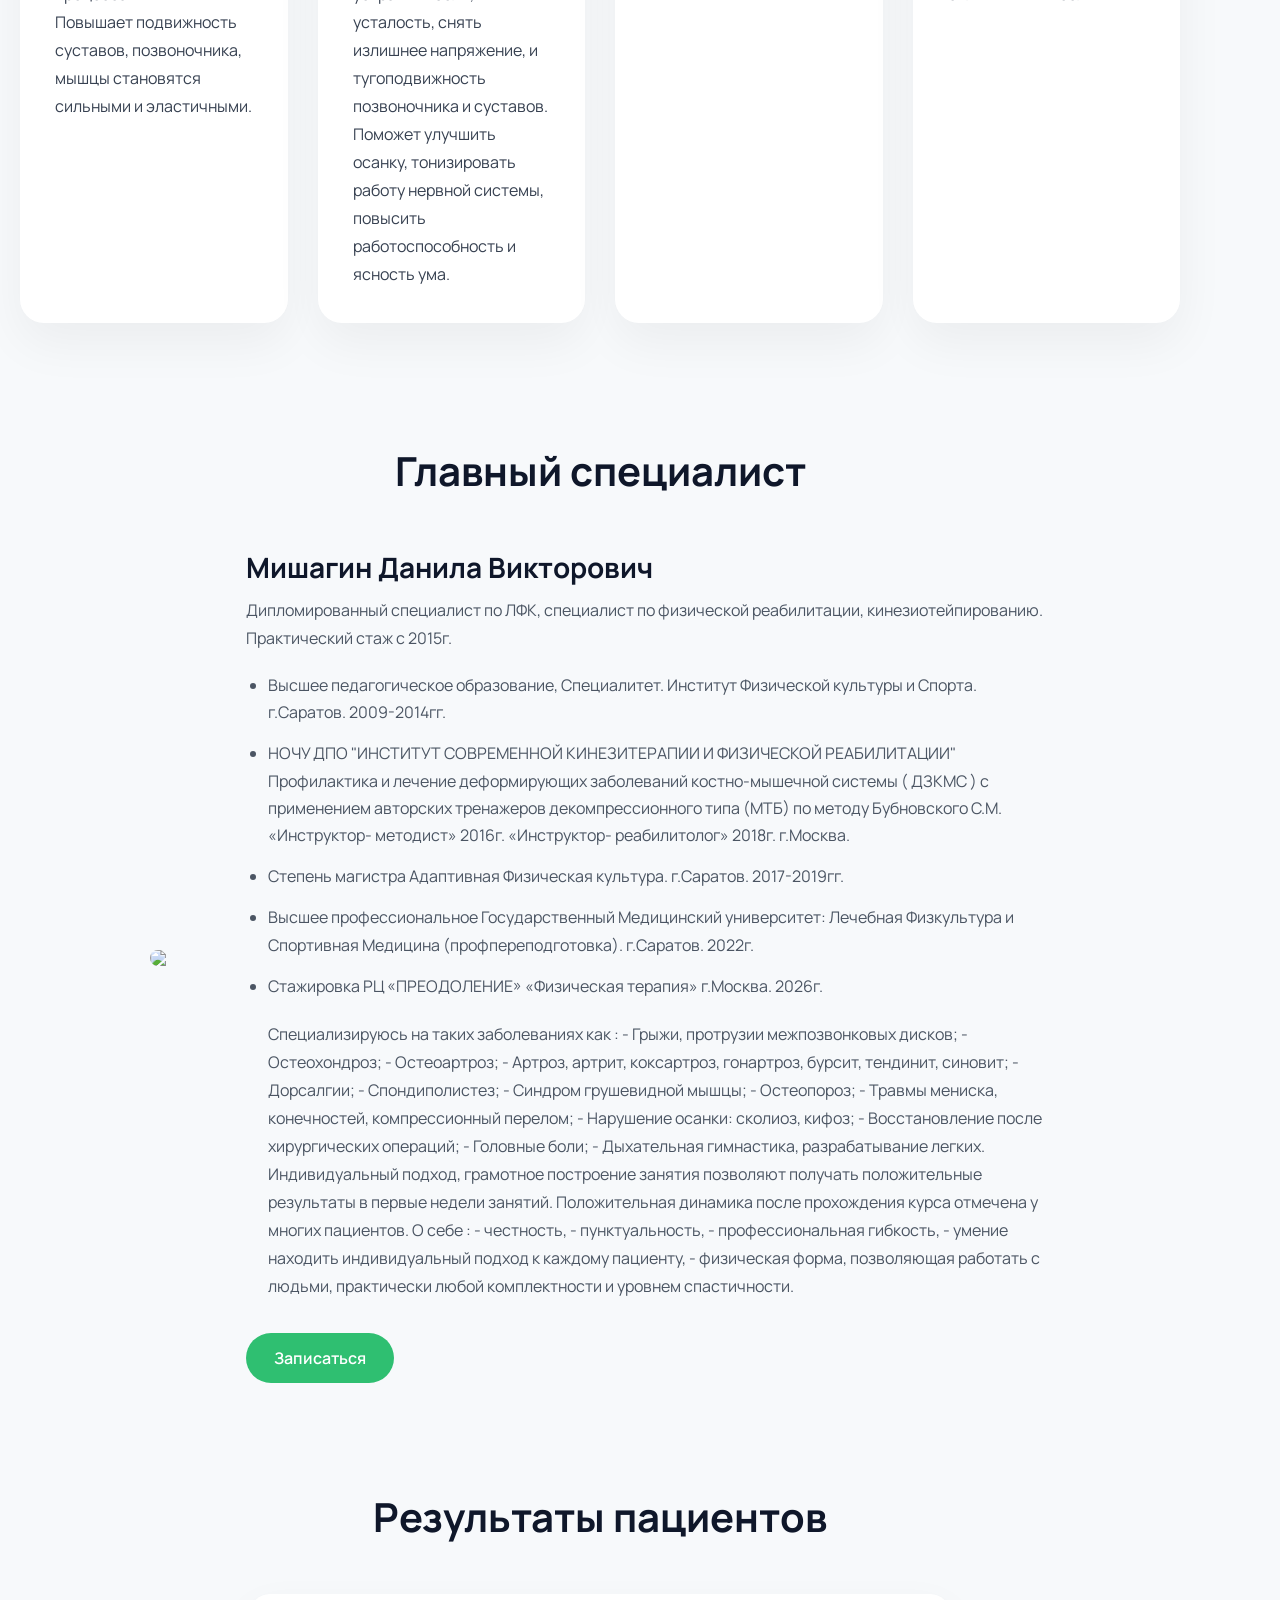
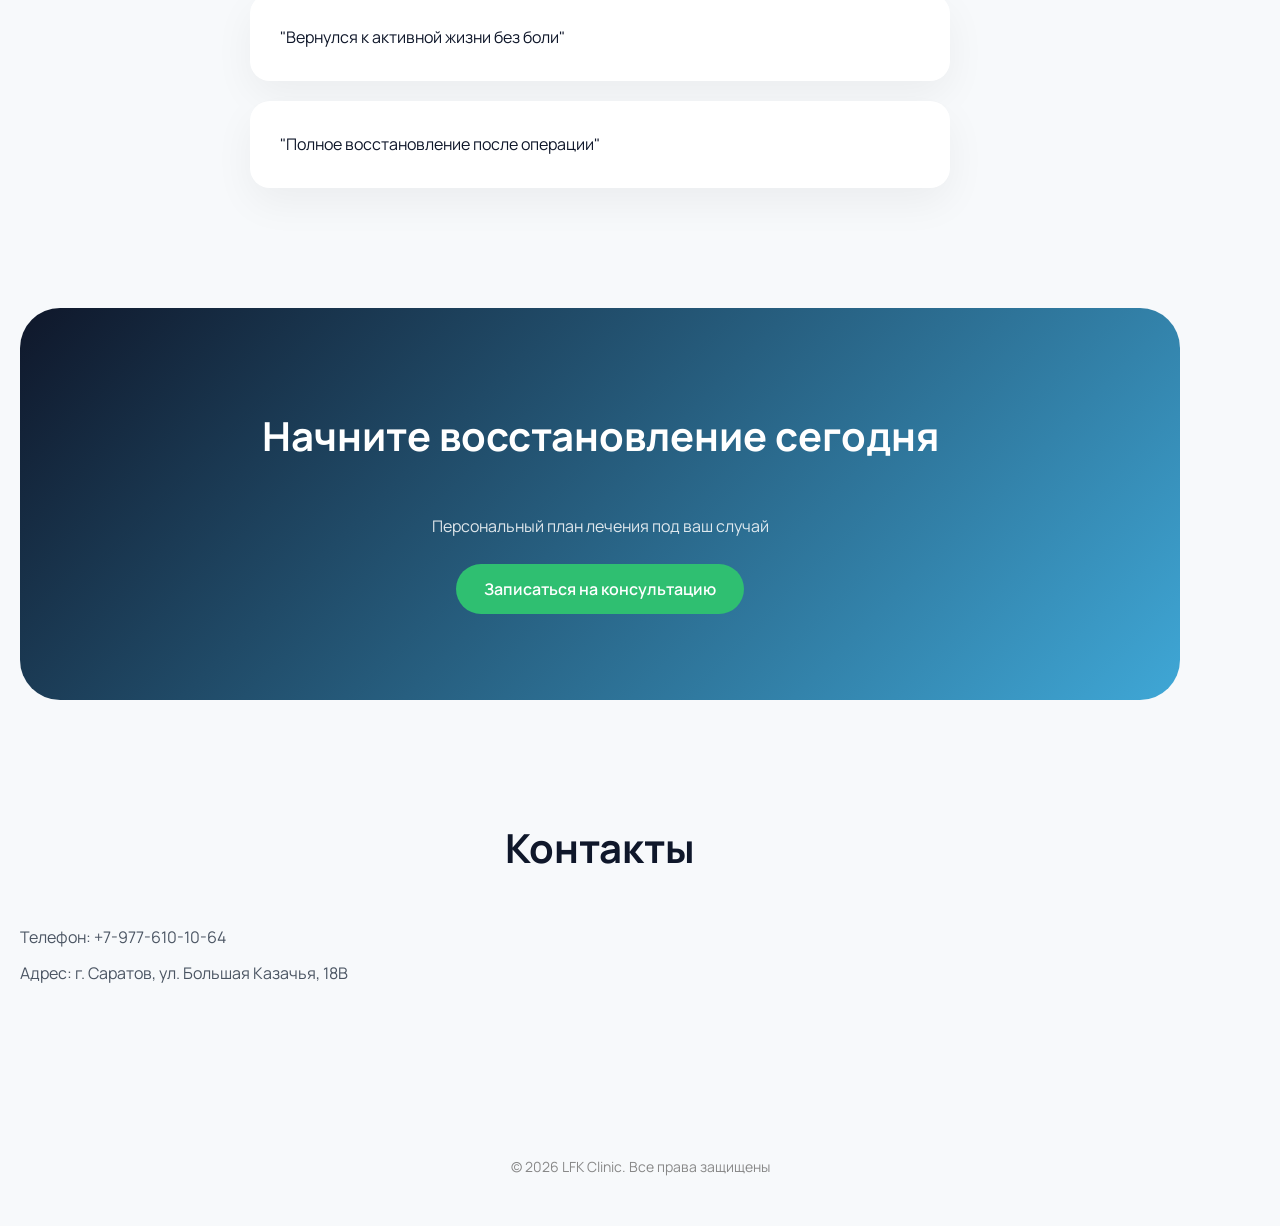
==== commit b74608b1: "Update index.html" ====
--- a/index.html
+++ b/index.html
@@ -295,7 +295,7 @@
 Мягкая мануальная мобилизационная  техника, направления на снятие мышечного гипертонуса и болевого синдрома.
 Устранение суставной блокады, восстановление физиологической длины мышц. </div>
 
-<div class="card">✅ 4. суставная партерная гимнастика 
+<div class="card">✅ 4. Суставная партерная гимнастика 
 
 Система специальных упражнений, направленных на восстановление подвижности суставов, гибкости позвоночника и эластичности мышц и связок. Комплекс поможет запустить переферическое кровообращение, решить проблемы с А/Д, стать сильным и  выносливым.</div>
 </div>
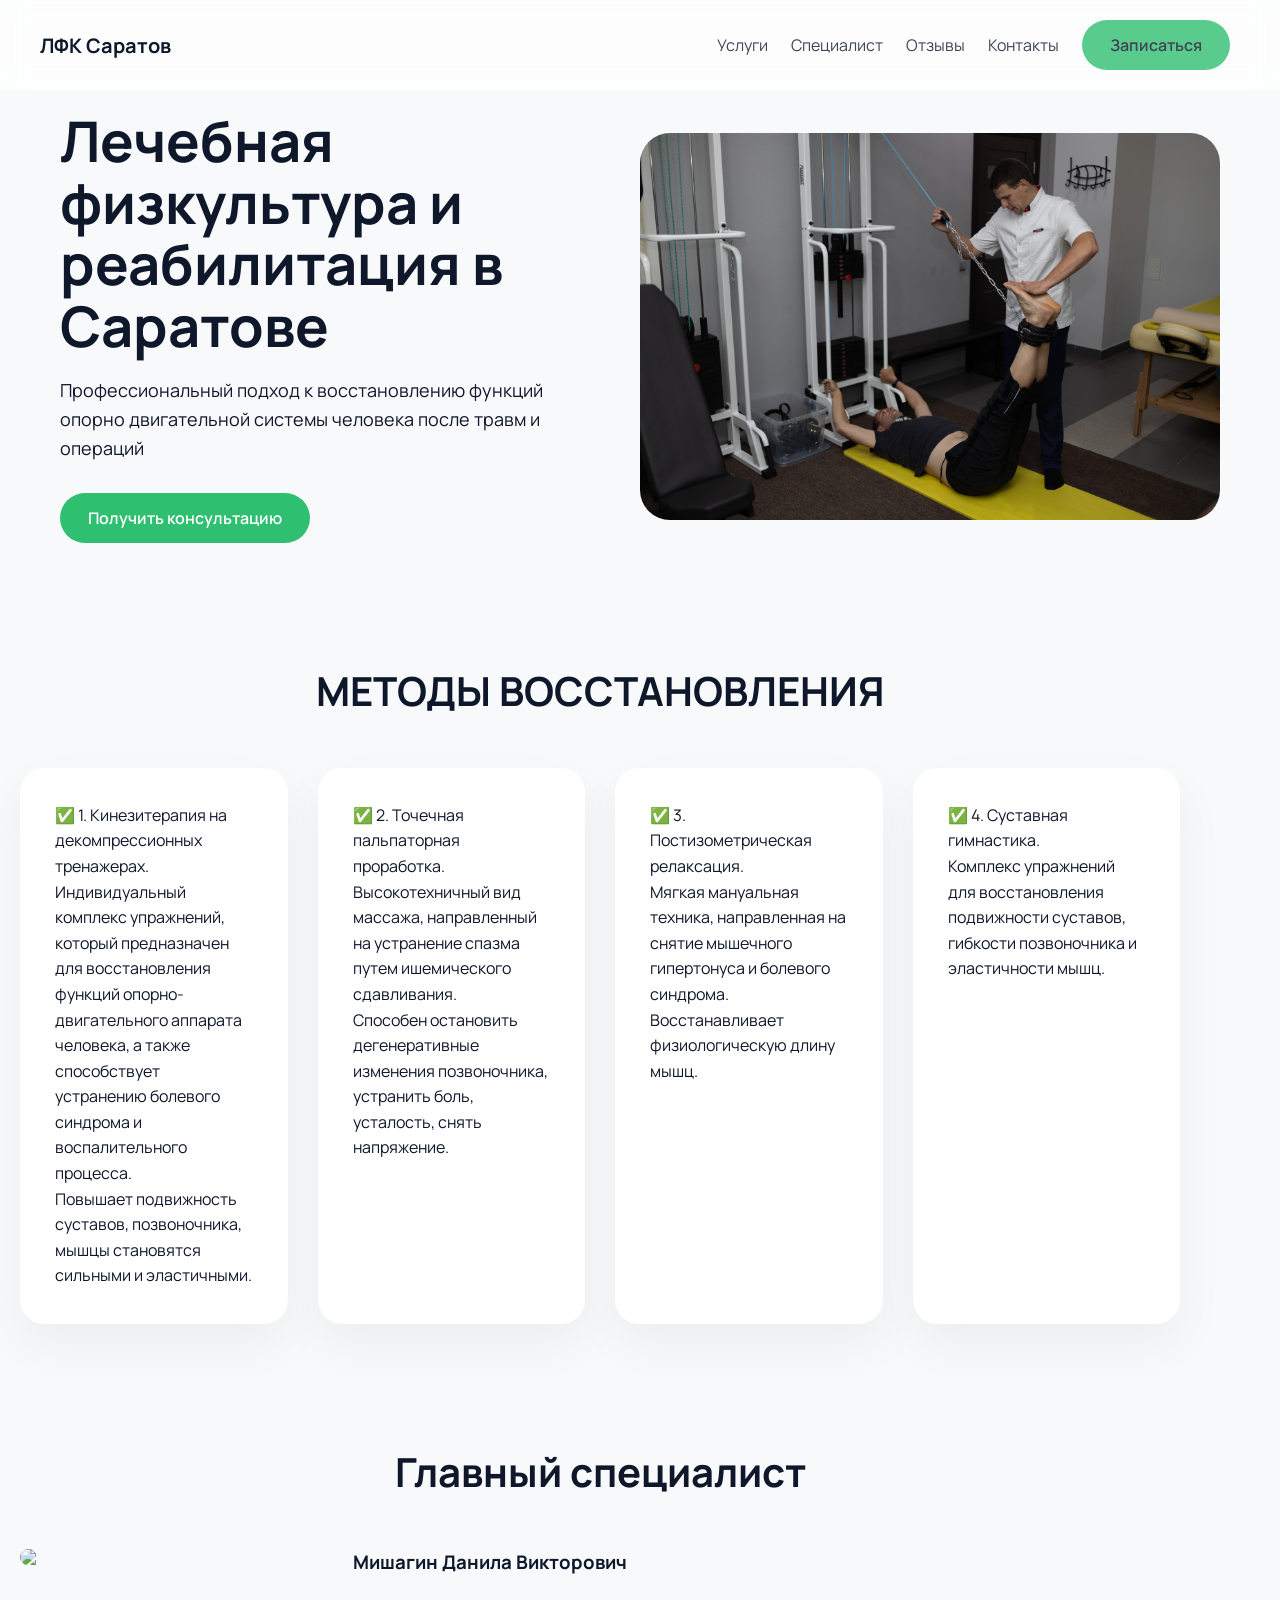
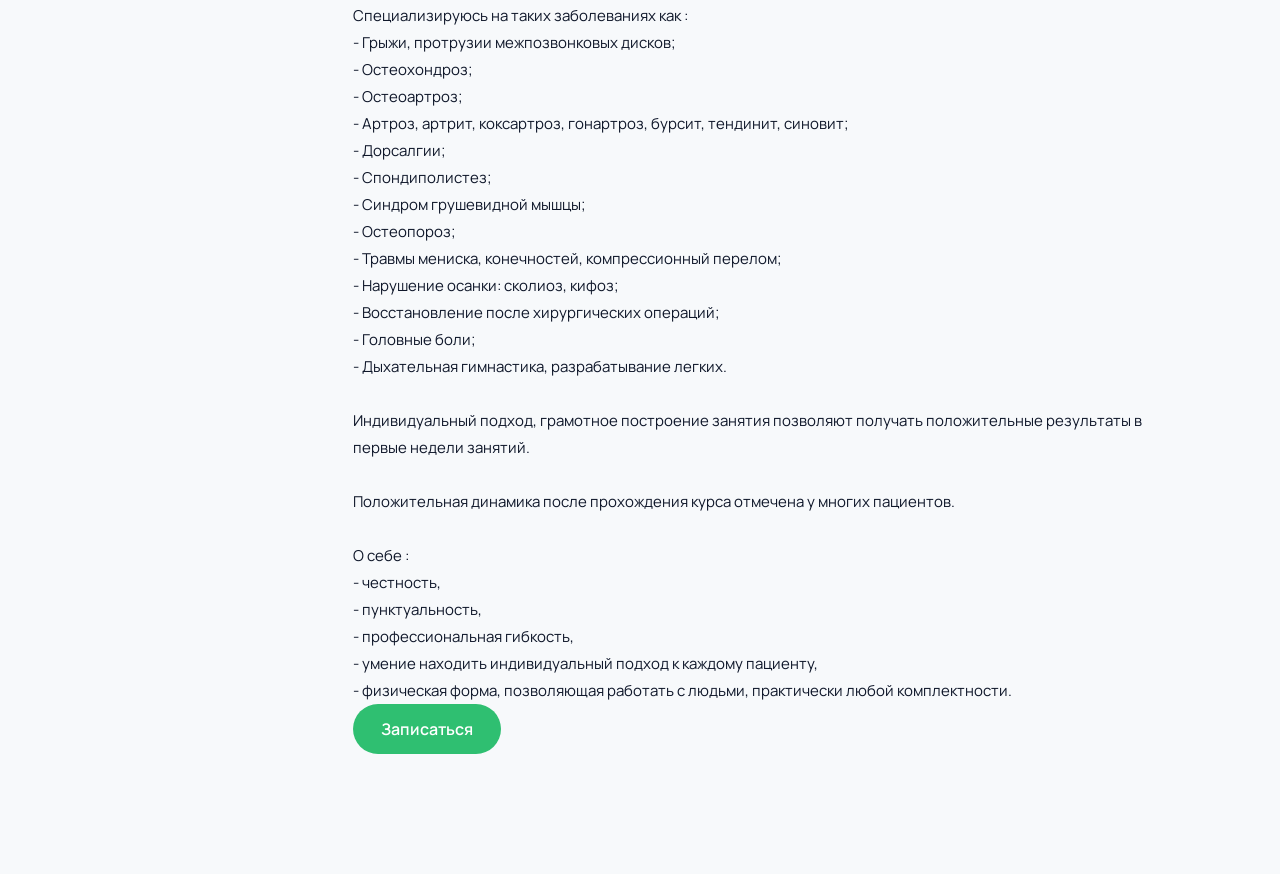
==== commit 188273bc: "Update index.html" ====
--- a/index.html
+++ b/index.html
@@ -16,242 +16,191 @@
 }
 
 *{margin:0;padding:0;box-sizing:border-box;font-family:'Manrope',sans-serif;}
-body{background:var(--bg);color:var(--primary);}
-
-.container{max-width:1200px;margin:0 auto;padding:0 20px;}
-
-header{position:fixed;width:100%;top:0;background:rgba(255,255,255,0.7);backdrop-filter:blur(12px);z-index:1000;}
-.nav{display:flex;justify-content:space-between;align-items:center;padding:20px 0;}
-.logo{font-weight:700;font-size:20px;letter-spacing:1px;}
-
-.nav a{margin:0 15px;text-decoration:none;color:var(--primary);opacity:0.8;transition:0.3s;}
-.nav a:hover{opacity:1;}
-
-.btn{background:var(--green);color:#fff;padding:14px 28px;border-radius:999px;text-decoration:none;font-weight:600;transition:0.3s;}
-.btn:hover{transform:translateY(-3px);box-shadow:0 15px 30px rgba(47,191,113,0.4);}
-
-.hero{height:100vh;display:flex;align-items:center;justify-content:space-between;padding-top:80px;gap:60px;}
-.hero h1{font-size:56px;line-height:1.1;margin-bottom:20px;}
-.hero p{font-size:18px;color:#555;margin-bottom:30px;}
-.hero img{width:50%;border-radius:30px;box-shadow:0 40px 80px rgba(0,0,0,0.15);}
-
+
+/* УБИРАЕМ ГОРИЗОНТАЛЬНЫЙ СКРОЛЛ */
+html,body{overflow-x:hidden;}
+
+body{
+background:var(--bg);
+color:var(--primary);
+/* ФИКС HEADER */
+padding-top:110px;
+}
+
+.container{
+max-width:1200px;
+margin:0 auto;
+padding:0 20px;
+}
+
+header{
+position:fixed;
+width:100%;
+top:0;
+background:rgba(255,255,255,0.7);
+backdrop-filter:blur(12px);
+z-index:1000;
+}
+
+.nav{
+display:flex;
+justify-content:space-between;
+align-items:center;
+padding:20px 0;
+flex-wrap:wrap;
+}
+
+.logo{font-weight:700;font-size:20px;}
+
+.nav a{
+margin:0 10px;
+text-decoration:none;
+color:var(--primary);
+opacity:0.8;
+}
+
+.btn{
+background:var(--green);
+color:#fff;
+padding:14px 28px;
+border-radius:999px;
+text-decoration:none;
+font-weight:600;
+display:inline-block;
+}
+
+/* HERO */
+.hero{
+display:flex;
+align-items:center;
+justify-content:space-between;
+gap:60px;
+}
+
+.hero h1{
+font-size:56px;
+line-height:1.1;
+margin-bottom:20px;
+}
+
+.hero p{
+font-size:18px;
+line-height:1.6;
+margin-bottom:30px;
+}
+
+.hero img{
+width:50%;
+border-radius:30px;
+}
+
+/* SECTION */
 .section{margin:120px 0;}
-h2{font-size:40px;text-align:center;margin-bottom:50px;}
-
-.grid{display:grid;grid-template-columns:repeat(4,1fr);gap:30px;}
-.card{background:#fff;padding:35px;border-radius:24px;box-shadow:0 20px 50px rgba(0,0,0,0.05);transition:0.3s;}
-.card:hover{transform:translateY(-10px);}
-
-.doctor{display:flex;align-items:center;gap:60px;}
-.doctor img{width:320px;border-radius:24px;}
-.doctor h3{font-size:28px;margin-bottom:10px;}
-
-.testimonial{background:#fff;padding:30px;border-radius:20px;margin-bottom:20px;box-shadow:0 15px 40px rgba(0,0,0,0.05);font-size:16px;}
-
-.cta{background:linear-gradient(135deg,var(--primary),var(--accent));color:#fff;padding:100px;border-radius:40px;text-align:center;}
-.cta h2{color:#fff;}
-
-footer{text-align:center;padding:50px 0;color:#888;font-size:14px;}
-
+
+h2{
+font-size:40px;
+text-align:center;
+margin-bottom:50px;
+}
+
+/* GRID */
+.grid{
+display:grid;
+grid-template-columns:repeat(4,1fr);
+gap:30px;
+}
+
+.card{
+background:#fff;
+padding:35px;
+border-radius:24px;
+box-shadow:0 20px 50px rgba(0,0,0,0.05);
+
+/* 🔥 ЧИТАЕМОСТЬ */
+line-height:1.6;
+white-space:pre-line;
+}
+
+/* DOCTOR */
+.doctor{
+display:flex;
+align-items:flex-start;
+gap:60px;
+}
+
+.doctor img{
+width:320px;
+border-radius:24px;
+}
+
+.doctor p{
+line-height:1.8;
+white-space:pre-line; /* 🔥 переносы */
+font-size:15px;
+}
+
+/* TESTIMONIAL */
+.testimonial{
+background:#fff;
+padding:30px;
+border-radius:20px;
+margin-bottom:20px;
+}
+
+/* CTA */
+.cta{
+background:linear-gradient(135deg,var(--primary),var(--accent));
+color:#fff;
+padding:100px;
+border-radius:40px;
+text-align:center;
+}
+
+/* MOBILE */
 @media(max-width:900px){
 
-.container{padding:0 16px;}
-
-/* HEADER */
-.nav{flex-direction:column;gap:10px;text-align:center;}
-.nav a{display:inline-block;margin:5px 10px;}
-
-/* HERO */
-.hero{flex-direction:column;height:auto;gap:25px;text-align:center;}
-.hero h1{font-size:32px;}
+body{padding-top:130px;}
+
+.nav{
+flex-direction:column;
+align-items:center;
+gap:10px;
+text-align:center;
+}
+
+.hero{
+flex-direction:column;
+gap:25px;
+text-align:center;
+}
+
+.hero h1{font-size:30px;}
 .hero p{font-size:16px;}
-.hero img{width:100%;border-radius:20px;}
-
-/* SECTIONS */
-.section{margin:70px 0;}
-h2{font-size:26px;margin-bottom:25px;}
-
-/* GRID */
-.grid{grid-template-columns:1fr;gap:20px;}
-
-/* CARD */
-.card{padding:25px;border-radius:18px;}
-
-/* DOCTOR */
-.doctor{flex-direction:column;gap:25px;text-align:center;}
-.doctor img{width:100%;max-width:280px;margin:0 auto;}
-.doctor h3{font-size:22px;}
-
-/* TESTIMONIAL */
-.testimonial{font-size:14px;padding:20px;}
-
-/* CTA */
-.cta{padding:50px 20px;border-radius:24px;}
-
-/* BUTTON */
-.btn{display:block;width:100%;padding:16px;border-radius:16px;text-align:center;}
-
-/* PARALLAX OFF */
-.parallax{transform:none !important;}
-}
-
-html{scroll-behavior:smooth;}
-
-.reveal{
-opacity:0;
-transform:translateY(60px) scale(0.98);
-transition:opacity 1s ease, transform 1s cubic-bezier(0.16,1,0.3,1);
-}
-
-.reveal.active{
-opacity:1;
-transform:translateY(0) scale(1);
-}
-
-.parallax{
-transform:translateY(0px);
-transition:transform 0.1s linear;
-}
-
-.hero h1,
-.hero p,
-.hero .btn{
-opacity:0;
-transform:translateY(40px);
-animation:heroFade 1s forwards;
-}
-
-.hero p{animation-delay:0.2s;}
-.hero .btn{animation-delay:0.4s;}
-
-@keyframes heroFade{
-to{
-opacity:1;
-transform:translateY(0);
-}
-}
-
-.card,
-.testimonial,
-.doctor,
-.cta{
-transition:transform 0.5s cubic-bezier(0.16,1,0.3,1), box-shadow 0.5s ease;
-}
-
-.card:hover,
-.testimonial:hover{
-transform:translateY(-12px) scale(1.02);
-box-shadow:0 30px 60px rgba(0,0,0,0.08);
-}
-
-.hero img{
-animation:floatImage 6s ease-in-out infinite;
-}
-
-@keyframes floatImage{
-0%{transform:translateY(0px);}
-50%{transform:translateY(-12px);}
-100%{transform:translateY(0px);}
-}
-
-.glow{
-position:absolute;
-width:500px;
-height:500px;
-background:radial-gradient(circle, rgba(63,167,214,0.15), transparent 70%);
-filter:blur(40px);
-z-index:-1;
-}
-
-/* ========================= */
-/* 🔥 ТОЛЬКО ЧИТАЕМОСТЬ */
-/* ========================= */
-
-p{
-line-height:1.75;
-margin-bottom:16px;
-color:#4B5563;
-}
-
-.card{
-line-height:1.75;
-white-space:pre-line;
-color:#374151;
-}
-
-ul{
-margin-top:20px;
-margin-bottom:20px;
-padding-left:22px;
-}
-
-li{
-margin-bottom:12px;
-line-height:1.7;
-color:#4B5563;
-}
+
+.hero img{width:100%;}
+
+.grid{grid-template-columns:1fr;}
 
 .doctor{
-max-width:900px;
+flex-direction:column;
+text-align:center;
+}
+
+.doctor img{
+width:100%;
+max-width:280px;
 margin:0 auto;
 }
 
-.doctor p{
-line-height:1.75;
-margin-bottom:18px;
-}
-
-.doctor ul{
-margin-top:20px;
-margin-bottom:25px;
-}
-
-.doctor li{
-margin-bottom:14px;
-}
-
-.doctor ul p{
-margin-top:20px;
-line-height:1.75;
-}
-
-.card,
-.testimonial{
-max-width:700px;
-margin-left:auto;
-margin-right:auto;
-}
-
-.grid .card{
-max-width:100%;
-}
-
-.testimonial{
-line-height:1.7;
-}
-
-.cta p{
-color:rgba(255,255,255,0.85);
-line-height:1.7;
-}
-
-#contacts p{
-margin-bottom:10px;
-line-height:1.6;
-}
-
-@media(max-width:900px){
-p, li{font-size:15px;}
-.card{font-size:15px;}
+.btn{
+width:100%;
+text-align:center;
+}
 }
 
 </style>
 </head>
-
 <body>
-
-<div class="glow" style="top:-100px;left:-100px"></div>
-<div class="glow" style="bottom:0;right:0"></div>
 
 <header>
 <div class="container nav">
@@ -266,7 +215,7 @@
 </div>
 </header>
 
-<section class="hero container parallax">
+<section class="hero container">
 <div>
 <h1>Лечебная физкультура и реабилитация в Саратове</h1>
 <p>Профессиональный подход к восстановлению функций опорно двигательной системы человека после травм и операций</p>
@@ -278,26 +227,22 @@
 <section id="services" class="section container">
 <h2>МЕТОДЫ ВОССТАНОВЛЕНИЯ</h2>
 <div class="grid">
+
 <div class="card">✅ 1. Кинезитерапия на декомпрессионных тренажерах. 
-  
-Индивидуальный комплекс упражнений, который предназначен для восстановления функций Опорно-Двигательного аппарата человека, а так же способствует устранению болевого синдрома и воспалительного процесса.
-Повышает подвижность суставов, позвоночника, мышцы становятся сильными и эластичными. </div>
-
-<div class="card">
-✅ 2. Точечная пальпаторная проработка.
-  
-Высокотехничный вид массажа, который направлен на устранение спазма, путем ишемического сдавливания.
-Способен остановить дегенеративные изменения  позвоночника по всем отделам, а также  устранить боль, усталость, снять излишнее напряжение, и тугоподвижность позвоночника и суставов. 
-Поможет улучшить осанку, тонизировать работу нервной системы, повысить работоспособность и ясность ума.</div>
-
-<div class="card">✅ 3. Постизометрическая релаксация. 
-
-Мягкая мануальная мобилизационная  техника, направления на снятие мышечного гипертонуса и болевого синдрома.
-Устранение суставной блокады, восстановление физиологической длины мышц. </div>
-
-<div class="card">✅ 4. Суставная партерная гимнастика 
-
-Система специальных упражнений, направленных на восстановление подвижности суставов, гибкости позвоночника и эластичности мышц и связок. Комплекс поможет запустить переферическое кровообращение, решить проблемы с А/Д, стать сильным и  выносливым.</div>
+Индивидуальный комплекс упражнений, который предназначен для восстановления функций опорно-двигательного аппарата человека, а также способствует устранению болевого синдрома и воспалительного процесса.
+Повышает подвижность суставов, позвоночника, мышцы становятся сильными и эластичными.</div>
+
+<div class="card">✅ 2. Точечная пальпаторная проработка.
+Высокотехничный вид массажа, направленный на устранение спазма путем ишемического сдавливания.
+Способен остановить дегенеративные изменения позвоночника, устранить боль, усталость, снять напряжение.</div>
+
+<div class="card">✅ 3. Постизометрическая релаксация.
+Мягкая мануальная техника, направленная на снятие мышечного гипертонуса и болевого синдрома.
+Восстанавливает физиологическую длину мышц.</div>
+
+<div class="card">✅ 4. Суставная гимнастика.
+Комплекс упражнений для восстановления подвижности суставов, гибкости позвоночника и эластичности мышц.</div>
+
 </div>
 </section>
 
@@ -306,30 +251,11 @@
 <div class="doctor">
 <img src="https://raw.githubusercontent.com/Alexeyfra/lfk-saratov/b5961e823cafb2bc83e2c6cfff17985e86a27faa/assets/images/50eefa59-c0e6-4891-b317-66e4654df648.png">
 <div>
+
 <h3>Мишагин Данила Викторович</h3>
-<p>Дипломированный специалист по ЛФК, специалист по физической реабилитации, кинезиотейпированию.
-Практический стаж с 2015г.</p>
-
-<ul>
-<li>Высшее педагогическое образование, Специалитет.
-Институт Физической культуры и Спорта. г.Саратов.  2009-2014гг.</li>
-<li>НОЧУ ДПО "ИНСТИТУТ СОВРЕМЕННОЙ КИНЕЗИТЕРАПИИ
-И ФИЗИЧЕСКОЙ РЕАБИЛИТАЦИИ"
-Профилактика и лечение деформирующих заболеваний костно-мышечной системы
-( ДЗКМС ) с применением авторских тренажеров декомпрессионного типа
-(МТБ) по методу Бубновского С.М. 
-«Инструктор- методист» 2016г.
-«Инструктор- реабилитолог» 2018г.
-г.Москва.</li>
-<li>Степень магистра 
-Адаптивная Физическая культура. г.Саратов. 2017-2019гг.</li>
-<li>Высшее профессиональное 
-Государственный Медицинский университет: Лечебная Физкультура и Спортивная Медицина (профпереподготовка).
-г.Саратов. 2022г.</li>
-<li>Стажировка РЦ «ПРЕОДОЛЕНИЕ»
-«Физическая терапия»
-г.Москва. 2026г.</li>
-<p>Специализируюсь на таких заболеваниях как : 
+
+<p>
+Специализируюсь на таких заболеваниях как :
 - Грыжи, протрузии межпозвонковых дисков;
 - Остеохондроз;
 - Остеоартроз;
@@ -343,71 +269,24 @@
 - Восстановление после хирургических операций;
 - Головные боли;
 - Дыхательная гимнастика, разрабатывание легких.
+
 Индивидуальный подход, грамотное построение занятия позволяют получать положительные результаты в первые недели занятий.
+
 Положительная динамика после прохождения курса отмечена у многих пациентов.
-О себе : 
-- честность, 
-- пунктуальность, 
-- профессиональная гибкость, 
-- умение находить индивидуальный подход к каждому пациенту, 
-- физическая форма, позволяющая работать с людьми, практически любой комплектности и уровнем спастичности.</p>
-</ul>
-
-<br>
+
+О себе :
+- честность,
+- пунктуальность,
+- профессиональная гибкость,
+- умение находить индивидуальный подход к каждому пациенту,
+- физическая форма, позволяющая работать с людьми, практически любой комплектности.
+</p>
+
 <a href="#contacts" class="btn">Записаться</a>
+
 </div>
 </div>
 </section>
-
-<section id="reviews" class="section container">
-<h2>Результаты пациентов</h2>
-<div class="testimonial">"Вернулся к активной жизни без боли"</div>
-<div class="testimonial">"Полное восстановление после операции"</div>
-</section>
-
-<section class="section container">
-<div class="cta">
-<h2>Начните восстановление сегодня</h2>
-<p>Персональный план лечения под ваш случай</p>
-<br>
-<a href="#contacts" class="btn">Записаться на консультацию</a>
-</div>
-</section>
-
-<section id="contacts" class="section container">
-<h2>Контакты</h2>
-<p>Телефон: +7-977-610-10-64</p>
-<p>Адрес: г. Саратов, ул. Большая Казачья, 18В</p>
-</section>
-
-<footer>
-© 2026 LFK Clinic. Все права защищены
-</footer>
-
-<script>
-const revealElements=document.querySelectorAll('.card,.testimonial,.doctor,.cta,h2');
-
-const observer=new IntersectionObserver((entries)=>{
-entries.forEach(entry=>{
-if(entry.isIntersecting){
-entry.target.classList.add('active');
-}
-});
-},{threshold:0.15});
-
-revealElements.forEach(el=>{
-el.classList.add('reveal');
-observer.observe(el);
-});
-
-window.addEventListener('scroll',()=>{
-const scrolled=window.pageYOffset;
-const parallax=document.querySelector('.parallax');
-if(parallax){
-parallax.style.transform=`translateY(${scrolled*0.08}px)`;
-}
-});
-</script>
 
 </body>
 </html>
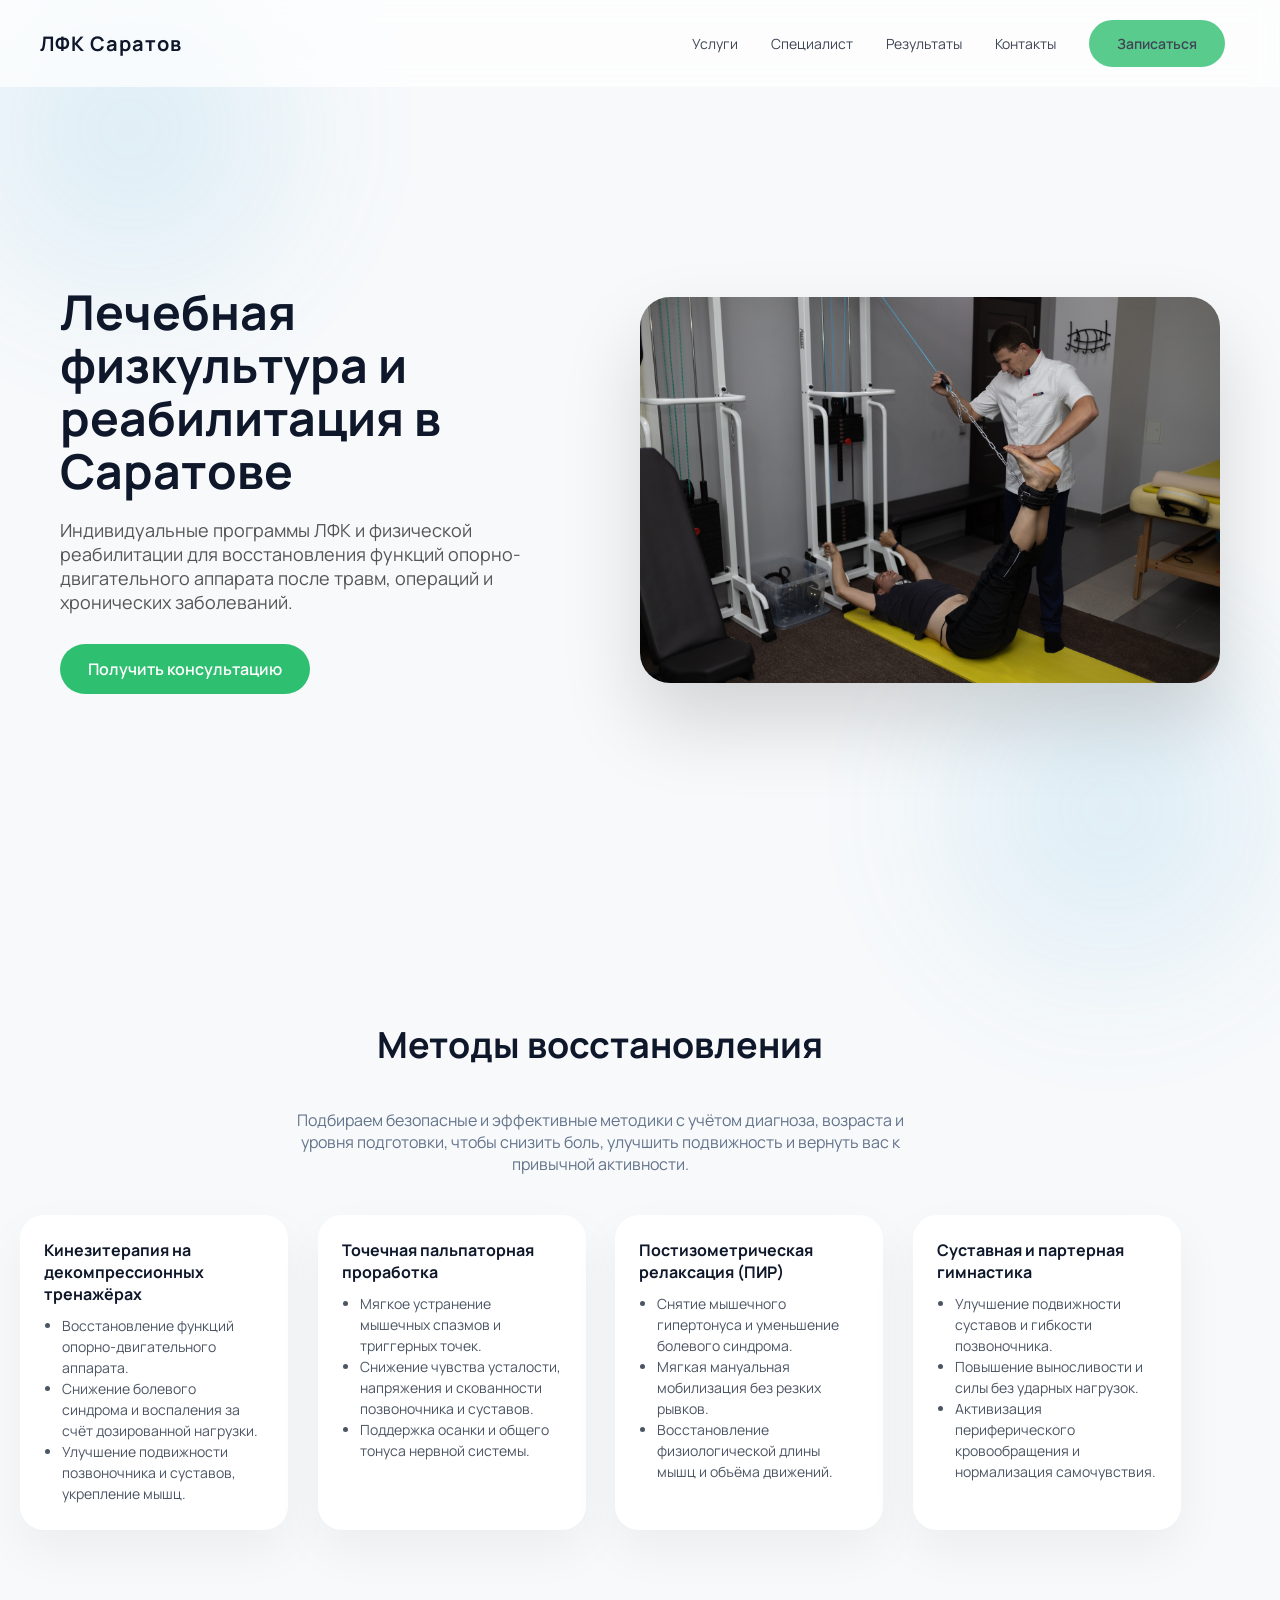
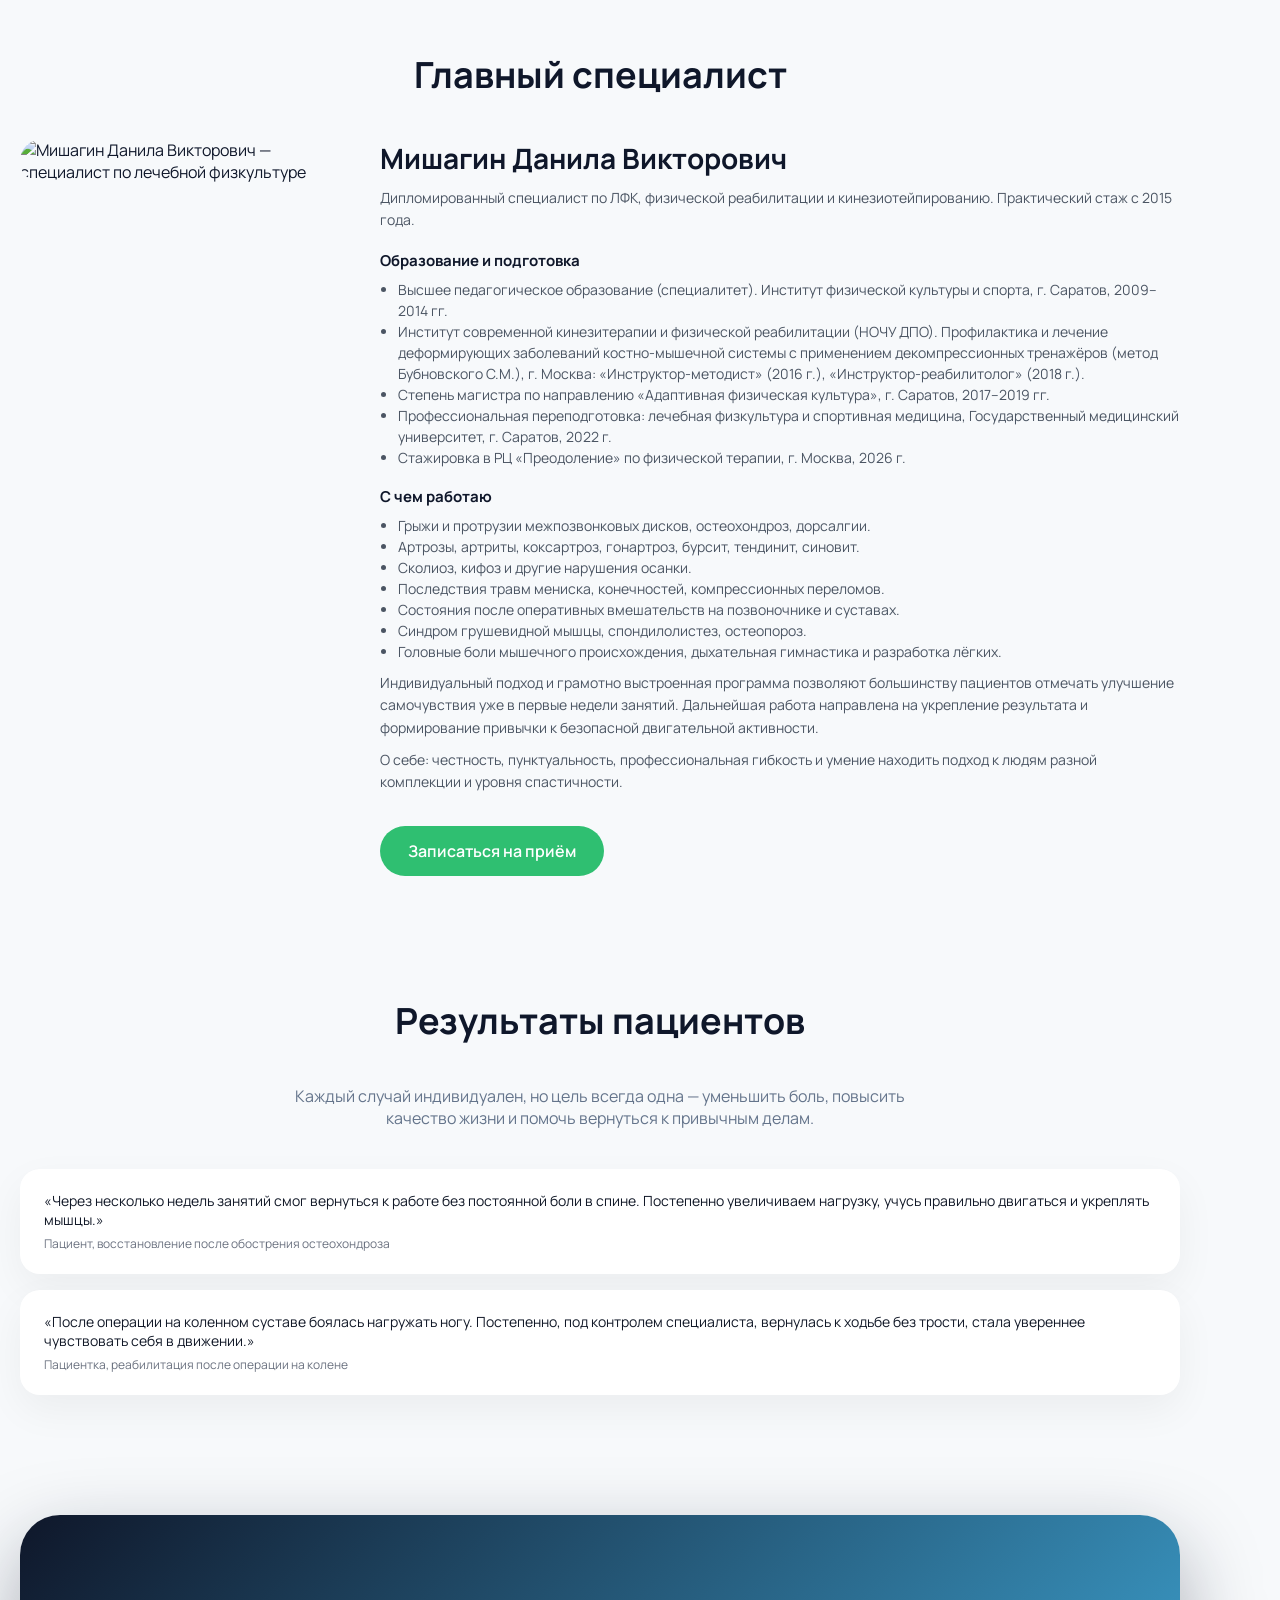
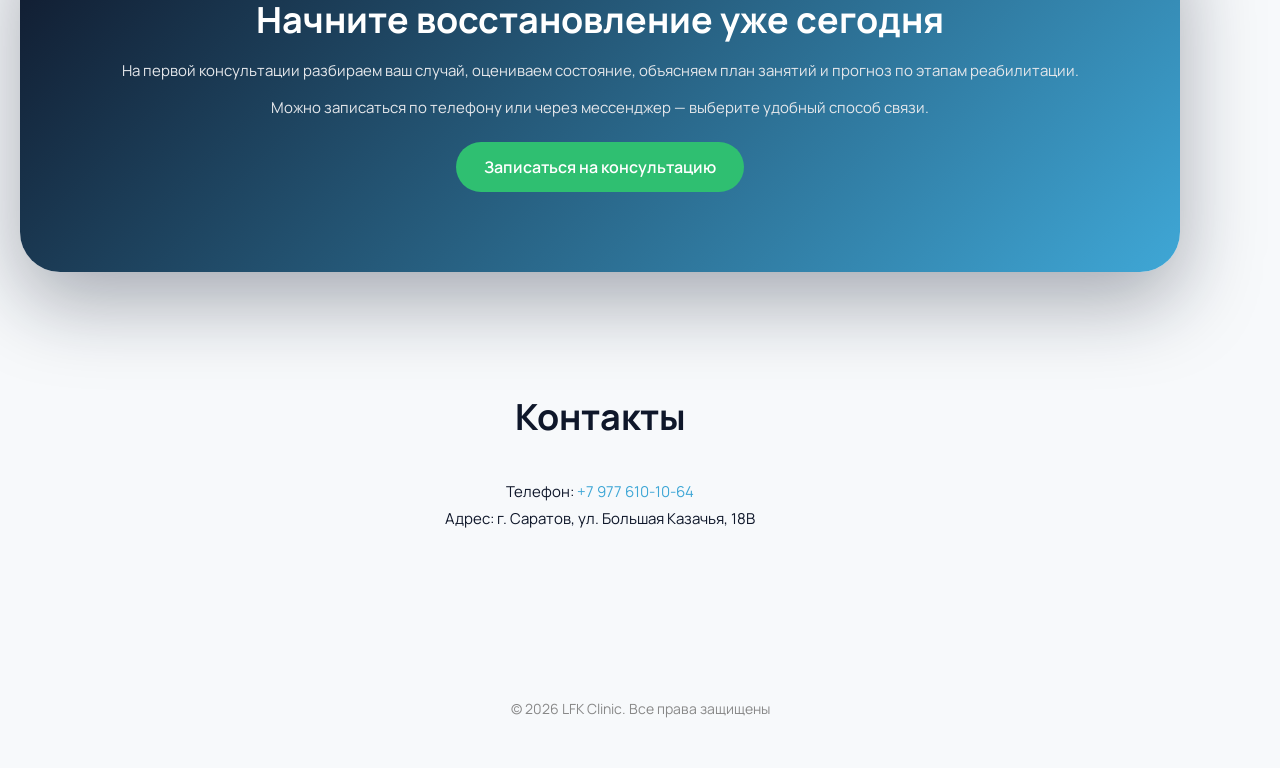
==== commit 457968c2: "Update index.html" ====
--- a/index.html
+++ b/index.html
@@ -1,292 +1,677 @@
 <!DOCTYPE html>
 <html lang="ru">
 <head>
-<meta charset="UTF-8">
-<meta name="viewport" content="width=device-width, initial-scale=1.0">
-<title>ЛФК Саратов — Профессиональная реабилитация</title>
-
-<link href="https://fonts.googleapis.com/css2?family=Manrope:wght@300;400;600;700&display=swap" rel="stylesheet">
-
-<style>
-:root{
---primary:#0F172A;
---accent:#3FA7D6;
---green:#2FBF71;
---bg:#F7F9FB;
-}
-
-*{margin:0;padding:0;box-sizing:border-box;font-family:'Manrope',sans-serif;}
-
-/* УБИРАЕМ ГОРИЗОНТАЛЬНЫЙ СКРОЛЛ */
-html,body{overflow-x:hidden;}
-
-body{
-background:var(--bg);
-color:var(--primary);
-/* ФИКС HEADER */
-padding-top:110px;
-}
-
-.container{
-max-width:1200px;
-margin:0 auto;
-padding:0 20px;
-}
-
-header{
-position:fixed;
-width:100%;
-top:0;
-background:rgba(255,255,255,0.7);
-backdrop-filter:blur(12px);
-z-index:1000;
-}
-
-.nav{
-display:flex;
-justify-content:space-between;
-align-items:center;
-padding:20px 0;
-flex-wrap:wrap;
-}
-
-.logo{font-weight:700;font-size:20px;}
-
-.nav a{
-margin:0 10px;
-text-decoration:none;
-color:var(--primary);
-opacity:0.8;
-}
-
-.btn{
-background:var(--green);
-color:#fff;
-padding:14px 28px;
-border-radius:999px;
-text-decoration:none;
-font-weight:600;
-display:inline-block;
-}
-
-/* HERO */
-.hero{
-display:flex;
-align-items:center;
-justify-content:space-between;
-gap:60px;
-}
-
-.hero h1{
-font-size:56px;
-line-height:1.1;
-margin-bottom:20px;
-}
-
-.hero p{
-font-size:18px;
-line-height:1.6;
-margin-bottom:30px;
-}
-
-.hero img{
-width:50%;
-border-radius:30px;
-}
-
-/* SECTION */
-.section{margin:120px 0;}
-
-h2{
-font-size:40px;
-text-align:center;
-margin-bottom:50px;
-}
-
-/* GRID */
-.grid{
-display:grid;
-grid-template-columns:repeat(4,1fr);
-gap:30px;
-}
-
-.card{
-background:#fff;
-padding:35px;
-border-radius:24px;
-box-shadow:0 20px 50px rgba(0,0,0,0.05);
-
-/* 🔥 ЧИТАЕМОСТЬ */
-line-height:1.6;
-white-space:pre-line;
-}
-
-/* DOCTOR */
-.doctor{
-display:flex;
-align-items:flex-start;
-gap:60px;
-}
-
-.doctor img{
-width:320px;
-border-radius:24px;
-}
-
-.doctor p{
-line-height:1.8;
-white-space:pre-line; /* 🔥 переносы */
-font-size:15px;
-}
-
-/* TESTIMONIAL */
-.testimonial{
-background:#fff;
-padding:30px;
-border-radius:20px;
-margin-bottom:20px;
-}
-
-/* CTA */
-.cta{
-background:linear-gradient(135deg,var(--primary),var(--accent));
-color:#fff;
-padding:100px;
-border-radius:40px;
-text-align:center;
-}
-
-/* MOBILE */
-@media(max-width:900px){
-
-body{padding-top:130px;}
-
-.nav{
-flex-direction:column;
-align-items:center;
-gap:10px;
-text-align:center;
-}
-
-.hero{
-flex-direction:column;
-gap:25px;
-text-align:center;
-}
-
-.hero h1{font-size:30px;}
-.hero p{font-size:16px;}
-
-.hero img{width:100%;}
-
-.grid{grid-template-columns:1fr;}
-
-.doctor{
-flex-direction:column;
-text-align:center;
-}
-
-.doctor img{
-width:100%;
-max-width:280px;
-margin:0 auto;
-}
-
-.btn{
-width:100%;
-text-align:center;
-}
-}
-
-</style>
+  <meta charset="UTF-8">
+  <meta name="viewport" content="width=device-width, initial-scale=1.0">
+  <title>ЛФК Саратов — Профессиональная реабилитация</title>
+
+  <!-- Оптимизация Google Fonts -->
+  <link rel="preconnect" href="https://fonts.googleapis.com">
+  <link rel="preconnect" href="https://fonts.gstatic.com" crossorigin>
+  <link href="https://fonts.googleapis.com/css2?family=Manrope:wght@300;400;600;700&display=swap" rel="stylesheet">
+
+  <style>
+    :root{
+      --primary:#0F172A;
+      --accent:#3FA7D6;
+      --green:#2FBF71;
+      --bg:#F7F9FB;
+    }
+
+    *{
+      margin:0;
+      padding:0;
+      box-sizing:border-box;
+      font-family:'Manrope',sans-serif;
+    }
+
+    body{
+      background:var(--bg);
+      color:var(--primary);
+      overflow-x:hidden;
+    }
+
+    .container{
+      max-width:1200px;
+      margin:0 auto;
+      padding:0 20px;
+    }
+
+    header{
+      position:fixed;
+      width:100%;
+      top:0;
+      background:rgba(255,255,255,0.7);
+      backdrop-filter:blur(12px);
+      z-index:1000;
+    }
+
+    .nav{
+      display:flex;
+      justify-content:space-between;
+      align-items:center;
+      padding:20px 0;
+    }
+
+    .logo{
+      font-weight:700;
+      font-size:20px;
+      letter-spacing:1px;
+    }
+
+    .nav a{
+      margin:0 15px;
+      text-decoration:none;
+      color:var(--primary);
+      opacity:0.8;
+      transition:0.3s;
+      font-size:14px;
+    }
+
+    .nav a:hover{
+      opacity:1;
+    }
+
+    .btn{
+      background:var(--green);
+      color:#fff;
+      padding:14px 28px;
+      border-radius:999px;
+      text-decoration:none;
+      font-weight:600;
+      transition:0.3s;
+      display:inline-block;
+      text-align:center;
+    }
+
+    .btn:hover{
+      transform:translateY(-3px);
+      box-shadow:0 15px 30px rgba(47,191,113,0.4);
+    }
+
+    .hero{
+      height:100vh;
+      display:flex;
+      align-items:center;
+      justify-content:space-between;
+      padding-top:80px;
+      gap:60px;
+      position:relative;
+    }
+
+    .hero h1{
+      font-size:48px;
+      line-height:1.1;
+      margin-bottom:20px;
+    }
+
+    .hero p{
+      font-size:18px;
+      color:#555;
+      margin-bottom:30px;
+      max-width:520px;
+    }
+
+    .hero img{
+      width:50%;
+      border-radius:30px;
+      box-shadow:0 40px 80px rgba(0,0,0,0.15);
+      animation:floatImage 6s ease-in-out infinite;
+    }
+
+    .section{
+      margin:120px 0;
+    }
+
+    h2{
+      font-size:36px;
+      text-align:center;
+      margin-bottom:40px;
+    }
+
+    .section-subtitle{
+      text-align:center;
+      color:#64748B;
+      max-width:620px;
+      margin:0 auto 40px;
+      font-size:16px;
+    }
+
+    .grid{
+      display:grid;
+      grid-template-columns:repeat(4,1fr);
+      gap:30px;
+    }
+
+    .card{
+      background:#fff;
+      padding:24px 24px 26px;
+      border-radius:24px;
+      box-shadow:0 20px 50px rgba(0,0,0,0.05);
+      transition:0.3s;
+      font-size:15px;
+    }
+
+    .card:hover{
+      transform:translateY(-10px);
+      box-shadow:0 30px 60px rgba(0,0,0,0.08);
+    }
+
+    .card-title{
+      font-weight:700;
+      margin-bottom:10px;
+      font-size:16px;
+    }
+
+    .card-list{
+      list-style:disc;
+      padding-left:18px;
+      color:#4B5563;
+      font-size:14px;
+      line-height:1.5;
+    }
+
+    .doctor{
+      display:flex;
+      align-items:flex-start;
+      gap:40px;
+    }
+
+    .doctor img{
+      width:320px;
+      border-radius:24px;
+      flex-shrink:0;
+    }
+
+    .doctor h3{
+      font-size:28px;
+      margin-bottom:10px;
+    }
+
+    .doctor-role{
+      font-size:16px;
+      color:#4B5563;
+      margin-bottom:20px;
+    }
+
+    .doctor-block-title{
+      font-weight:700;
+      margin:18px 0 8px;
+      font-size:15px;
+    }
+
+    .doctor ul{
+      margin-bottom:10px;
+      padding-left:18px;
+      list-style:disc;
+      font-size:14px;
+      color:#4B5563;
+      line-height:1.5;
+    }
+
+    .doctor p{
+      font-size:14px;
+      color:#4B5563;
+      line-height:1.6;
+      margin-bottom:10px;
+    }
+
+    .tagline{
+      font-size:14px;
+      color:#0F172A;
+      margin-top:10px;
+    }
+
+    .testimonial{
+      background:#fff;
+      padding:22px 24px;
+      border-radius:20px;
+      margin-bottom:16px;
+      box-shadow:0 15px 40px rgba(0,0,0,0.05);
+      font-size:14px;
+      color:#111827;
+    }
+
+    .testimonial-author{
+      margin-top:6px;
+      font-size:12px;
+      color:#6B7280;
+    }
+
+    .cta{
+      background:linear-gradient(135deg,var(--primary),var(--accent));
+      color:#fff;
+      padding:80px 40px;
+      border-radius:40px;
+      text-align:center;
+      box-shadow:0 30px 80px rgba(15,23,42,0.35);
+    }
+
+    .cta h2{
+      color:#fff;
+      margin-bottom:16px;
+    }
+
+    .cta p{
+      color:#E5E7EB;
+      font-size:15px;
+    }
+
+    .cta-contacts{
+      margin-top:16px;
+      font-size:14px;
+      color:#D1D5DB;
+    }
+
+    .cta .btn{
+      margin-top:24px;
+      min-width:220px;
+    }
+
+    footer{
+      text-align:center;
+      padding:50px 0;
+      color:#888;
+      font-size:14px;
+    }
+
+    .contacts p{
+      margin-bottom:6px;
+      font-size:15px;
+      text-align:center;
+    }
+
+    .contacts a{
+      color:var(--accent);
+      text-decoration:none;
+    }
+
+    .contacts a:hover{
+      text-decoration:underline;
+    }
+
+    .glow{
+      position:absolute;
+      width:500px;
+      height:500px;
+      background:radial-gradient(circle, rgba(63,167,214,0.15), transparent 70%);
+      filter:blur(40px);
+      z-index:-1;
+      pointer-events:none;
+    }
+
+    html{
+      scroll-behavior:smooth;
+    }
+
+    .reveal{
+      opacity:0;
+      transform:translateY(60px) scale(0.98);
+      transition:opacity 0.9s ease, transform 0.9s cubic-bezier(0.16,1,0.3,1);
+      will-change:transform,opacity;
+    }
+
+    .reveal.active{
+      opacity:1;
+      transform:translateY(0) scale(1);
+    }
+
+    .parallax{
+      transform:translateY(0px);
+      transition:transform 0.1s linear;
+      will-change:transform;
+    }
+
+    .hero h1,
+    .hero p,
+    .hero .btn{
+      opacity:0;
+      transform:translateY(40px);
+      animation:heroFade 1s forwards;
+    }
+
+    .hero p{
+      animation-delay:0.2s;
+    }
+
+    .hero .btn{
+      animation-delay:0.4s;
+    }
+
+    @keyframes heroFade{
+      to{
+        opacity:1;
+        transform:translateY(0);
+      }
+    }
+
+    @keyframes floatImage{
+      0%{transform:translateY(0px);}
+      50%{transform:translateY(-10px);}
+      100%{transform:translateY(0px);}
+    }
+
+    /* ===== MOBILE (ОБЪЕДИНЁННЫЙ) ===== */
+    @media (max-width: 900px){
+      .container{
+        padding:0 16px;
+      }
+
+      /* HEADER */
+      .nav{
+        flex-direction:column;
+        align-items:flex-start;
+        gap:10px;
+      }
+
+      .nav > div:last-child{
+        display:flex;
+        flex-wrap:wrap;
+        gap:10px;
+      }
+
+      .nav a{
+        margin:0;
+        font-size:13px;
+      }
+
+      .nav .btn{
+        padding:10px 16px;
+        border-radius:20px;
+        font-size:13px;
+      }
+
+      /* HERO */
+      .hero{
+        flex-direction:column;
+        height:auto;
+        gap:20px;
+        text-align:center;
+        padding-top:110px;
+      }
+
+      .hero h1{
+        font-size:28px;
+        line-height:1.2;
+      }
+
+      .hero p{
+        font-size:15px;
+        margin:0 auto 20px;
+      }
+
+      .hero img{
+        width:100%;
+        border-radius:20px;
+        margin-top:10px;
+      }
+
+      .hero .btn{
+        width:100%;
+        text-align:center;
+      }
+
+      /* SECTIONS */
+      .section{
+        margin:70px 0;
+      }
+
+      h2{
+        font-size:24px;
+        margin-bottom:20px;
+      }
+
+      .section-subtitle{
+        font-size:14px;
+        margin-bottom:24px;
+      }
+
+      .grid{
+        grid-template-columns:1fr;
+        gap:18px;
+      }
+
+      .card{
+        padding:20px;
+        border-radius:18px;
+      }
+
+      /* DOCTOR */
+      .doctor{
+        flex-direction:column;
+        gap:20px;
+        text-align:left;
+      }
+
+      .doctor img{
+        width:100%;
+        max-width:260px;
+        margin:0 auto;
+      }
+
+      .doctor h3{
+        font-size:22px;
+        text-align:left;
+      }
+
+      /* TESTIMONIAL */
+      .testimonial{
+        font-size:13px;
+        padding:18px 18px;
+      }
+
+      /* CTA */
+      .cta{
+        padding:50px 20px;
+        border-radius:24px;
+      }
+
+      .cta .btn{
+        width:100%;
+      }
+
+      /* BUTTON TAP AREA */
+      .btn{
+        display:block;
+        width:100%;
+        border-radius:18px;
+      }
+
+      /* PARALLAX OFF НА МОБИЛЕ */
+      .parallax{
+        transform:none !important;
+      }
+
+      .glow{
+        display:none;
+      }
+    }
+  </style>
 </head>
 <body>
 
-<header>
-<div class="container nav">
-<div class="logo">ЛФК Саратов</div>
-<div>
-<a href="#services">Услуги</a>
-<a href="#doctor">Специалист</a>
-<a href="#reviews">Отзывы</a>
-<a href="#contacts">Контакты</a>
-<a href="#contacts" class="btn">Записаться</a>
-</div>
-</div>
-</header>
-
-<section class="hero container">
-<div>
-<h1>Лечебная физкультура и реабилитация в Саратове</h1>
-<p>Профессиональный подход к восстановлению функций опорно двигательной системы человека после травм и операций</p>
-<a href="#contacts" class="btn">Получить консультацию</a>
-</div>
-<img src="assets/images/3.jpg">
-</section>
-
-<section id="services" class="section container">
-<h2>МЕТОДЫ ВОССТАНОВЛЕНИЯ</h2>
-<div class="grid">
-
-<div class="card">✅ 1. Кинезитерапия на декомпрессионных тренажерах. 
-Индивидуальный комплекс упражнений, который предназначен для восстановления функций опорно-двигательного аппарата человека, а также способствует устранению болевого синдрома и воспалительного процесса.
-Повышает подвижность суставов, позвоночника, мышцы становятся сильными и эластичными.</div>
-
-<div class="card">✅ 2. Точечная пальпаторная проработка.
-Высокотехничный вид массажа, направленный на устранение спазма путем ишемического сдавливания.
-Способен остановить дегенеративные изменения позвоночника, устранить боль, усталость, снять напряжение.</div>
-
-<div class="card">✅ 3. Постизометрическая релаксация.
-Мягкая мануальная техника, направленная на снятие мышечного гипертонуса и болевого синдрома.
-Восстанавливает физиологическую длину мышц.</div>
-
-<div class="card">✅ 4. Суставная гимнастика.
-Комплекс упражнений для восстановления подвижности суставов, гибкости позвоночника и эластичности мышц.</div>
-
-</div>
-</section>
-
-<section id="doctor" class="section container">
-<h2>Главный специалист</h2>
-<div class="doctor">
-<img src="https://raw.githubusercontent.com/Alexeyfra/lfk-saratov/b5961e823cafb2bc83e2c6cfff17985e86a27faa/assets/images/50eefa59-c0e6-4891-b317-66e4654df648.png">
-<div>
-
-<h3>Мишагин Данила Викторович</h3>
-
-<p>
-Специализируюсь на таких заболеваниях как :
-- Грыжи, протрузии межпозвонковых дисков;
-- Остеохондроз;
-- Остеоартроз;
-- Артроз, артрит, коксартроз, гонартроз, бурсит, тендинит, синовит;
-- Дорсалгии;
-- Спондиполистез;
-- Синдром грушевидной мышцы;
-- Остеопороз;
-- Травмы мениска, конечностей, компрессионный перелом;
-- Нарушение осанки: сколиоз, кифоз;
-- Восстановление после хирургических операций;
-- Головные боли;
-- Дыхательная гимнастика, разрабатывание легких.
-
-Индивидуальный подход, грамотное построение занятия позволяют получать положительные результаты в первые недели занятий.
-
-Положительная динамика после прохождения курса отмечена у многих пациентов.
-
-О себе :
-- честность,
-- пунктуальность,
-- профессиональная гибкость,
-- умение находить индивидуальный подход к каждому пациенту,
-- физическая форма, позволяющая работать с людьми, практически любой комплектности.
-</p>
-
-<a href="#contacts" class="btn">Записаться</a>
-
-</div>
-</div>
-</section>
-
+  <div class="glow" style="top:-120px;left:-120px;"></div>
+  <div class="glow" style="bottom:-160px;right:-80px;"></div>
+
+  <header>
+    <div class="container nav">
+      <div class="logo">ЛФК Саратов</div>
+      <div>
+        <a href="#services">Услуги</a>
+        <a href="#doctor">Специалист</a>
+        <a href="#reviews">Результаты</a>
+        <a href="#contacts">Контакты</a>
+        <a href="#contacts" class="btn">Записаться</a>
+      </div>
+    </div>
+  </header>
+
+  <section class="hero container parallax">
+    <div>
+      <h1>Лечебная физкультура и реабилитация в Саратове</h1>
+      <p>Индивидуальные программы ЛФК и физической реабилитации для восстановления функций опорно-двигательного аппарата после травм, операций и хронических заболеваний.</p>
+      <a href="#contacts" class="btn">Получить консультацию</a>
+    </div>
+    <img src="assets/images/3.jpg"
+         alt="Специалист по ЛФК проводит реабилитационное занятие в зале с тренажёрами"
+         loading="eager">
+  </section>
+
+  <section id="services" class="section container">
+    <h2>Методы восстановления</h2>
+    <p class="section-subtitle">Подбираем безопасные и эффективные методики с учётом диагноза, возраста и уровня подготовки, чтобы снизить боль, улучшить подвижность и вернуть вас к привычной активности.</p>
+
+    <div class="grid">
+      <div class="card reveal">
+        <div class="card-title">Кинезитерапия на декомпрессионных тренажёрах</div>
+        <ul class="card-list">
+          <li>Восстановление функций опорно-двигательного аппарата.</li>
+          <li>Снижение болевого синдрома и воспаления за счёт дозированной нагрузки.</li>
+          <li>Улучшение подвижности позвоночника и суставов, укрепление мышц.</li>
+        </ul>
+      </div>
+
+      <div class="card reveal">
+        <div class="card-title">Точечная пальпаторная проработка</div>
+        <ul class="card-list">
+          <li>Мягкое устранение мышечных спазмов и триггерных точек.</li>
+          <li>Снижение чувства усталости, напряжения и скованности позвоночника и суставов.</li>
+          <li>Поддержка осанки и общего тонуса нервной системы.</li>
+        </ul>
+      </div>
+
+      <div class="card reveal">
+        <div class="card-title">Постизометрическая релаксация (ПИР)</div>
+        <ul class="card-list">
+          <li>Снятие мышечного гипертонуса и уменьшение болевого синдрома.</li>
+          <li>Мягкая мануальная мобилизация без резких рывков.</li>
+          <li>Восстановление физиологической длины мышц и объёма движений.</li>
+        </ul>
+      </div>
+
+      <div class="card reveal">
+        <div class="card-title">Суставная и партерная гимнастика</div>
+        <ul class="card-list">
+          <li>Улучшение подвижности суставов и гибкости позвоночника.</li>
+          <li>Повышение выносливости и силы без ударных нагрузок.</li>
+          <li>Активизация периферического кровообращения и нормализация самочувствия.</li>
+        </ul>
+      </div>
+    </div>
+  </section>
+
+  <section id="doctor" class="section container">
+    <h2>Главный специалист</h2>
+
+    <div class="doctor reveal">
+      <img src="https://raw.githubusercontent.com/Alexeyfra/lfk-saratov/b5961e823cafb2bc83e2c6cfff17985e86a27faa/assets/images/50eefa59-c0e6-4891-b317-66e4654df648.png"
+           alt="Мишагин Данила Викторович — специалист по лечебной физкультуре"
+           loading="lazy">
+
+      <div>
+        <h3>Мишагин Данила Викторович</h3>
+        <p class="doctor-role">Дипломированный специалист по ЛФК, физической реабилитации и кинезиотейпированию. Практический стаж с 2015 года.</p>
+
+        <div class="doctor-block-title">Образование и подготовка</div>
+        <ul>
+          <li>Высшее педагогическое образование (специалитет). Институт физической культуры и спорта, г. Саратов, 2009–2014 гг.</li>
+          <li>Институт современной кинезитерапии и физической реабилитации (НОЧУ ДПО). Профилактика и лечение деформирующих заболеваний костно-мышечной системы с применением декомпрессионных тренажёров (метод Бубновского С.М.), г. Москва:
+            «Инструктор-методист» (2016 г.), «Инструктор-реабилитолог» (2018 г.).</li>
+          <li>Степень магистра по направлению «Адаптивная физическая культура», г. Саратов, 2017–2019 гг.</li>
+          <li>Профессиональная переподготовка: лечебная физкультура и спортивная медицина, Государственный медицинский университет, г. Саратов, 2022 г.</li>
+          <li>Стажировка в РЦ «Преодоление» по физической терапии, г. Москва, 2026 г.</li>
+        </ul>
+
+        <div class="doctor-block-title">С чем работаю</div>
+        <ul>
+          <li>Грыжи и протрузии межпозвонковых дисков, остеохондроз, дорсалгии.</li>
+          <li>Артрозы, артриты, коксартроз, гонартроз, бурсит, тендинит, синовит.</li>
+          <li>Сколиоз, кифоз и другие нарушения осанки.</li>
+          <li>Последствия травм мениска, конечностей, компрессионных переломов.</li>
+          <li>Состояния после оперативных вмешательств на позвоночнике и суставах.</li>
+          <li>Синдром грушевидной мышцы, спондилолистез, остеопороз.</li>
+          <li>Головные боли мышечного происхождения, дыхательная гимнастика и разработка лёгких.</li>
+        </ul>
+
+        <p>Индивидуальный подход и грамотно выстроенная программа позволяют большинству пациентов отмечать улучшение самочувствия уже в первые недели занятий. Дальнейшая работа направлена на укрепление результата и формирование привычки к безопасной двигательной активности.</p>
+
+        <p class="tagline">О себе: честность, пунктуальность, профессиональная гибкость и умение находить подход к людям разной комплекции и уровня спастичности.</p>
+
+        <br>
+        <a href="#contacts" class="btn">Записаться на приём</a>
+      </div>
+    </div>
+  </section>
+
+  <section id="reviews" class="section container">
+    <h2>Результаты пациентов</h2>
+    <p class="section-subtitle">Каждый случай индивидуален, но цель всегда одна — уменьшить боль, повысить качество жизни и помочь вернуться к привычным делам.</p>
+
+    <div class="testimonial reveal">
+      «Через несколько недель занятий смог вернуться к работе без постоянной боли в спине. Постепенно увеличиваем нагрузку, учусь правильно двигаться и укреплять мышцы.»
+      <div class="testimonial-author">Пациент, восстановление после обострения остеохондроза</div>
+    </div>
+
+    <div class="testimonial reveal">
+      «После операции на коленном суставе боялась нагружать ногу. Постепенно, под контролем специалиста, вернулась к ходьбе без трости, стала увереннее чувствовать себя в движении.»
+      <div class="testimonial-author">Пациентка, реабилитация после операции на колене</div>
+    </div>
+  </section>
+
+  <section class="section container">
+    <div class="cta reveal">
+      <h2>Начните восстановление уже сегодня</h2>
+      <p>На первой консультации разбираем ваш случай, оцениваем состояние, объясняем план занятий и прогноз по этапам реабилитации.</p>
+      <p class="cta-contacts">Можно записаться по телефону или через мессенджер — выберите удобный способ связи.</p>
+      <a href="#contacts" class="btn">Записаться на консультацию</a>
+    </div>
+  </section>
+
+  <section id="contacts" class="section container contacts">
+    <h2>Контакты</h2>
+    <p>Телефон: <a href="tel:+79776101064">+7&nbsp;977&nbsp;610‑10‑64</a></p>
+    <p>Адрес: г. Саратов, ул. Большая Казачья, 18В</p>
+  </section>
+
+  <footer>
+    © 2026 LFK Clinic. Все права защищены
+  </footer>
+
+  <script>
+    // Reveal-анимация при прокрутке
+    const revealElements = document.querySelectorAll('.card, .testimonial, .doctor, .cta');
+    const observer = new IntersectionObserver((entries) => {
+      entries.forEach(entry => {
+        if (entry.isIntersecting) {
+          entry.target.classList.add('active');
+          observer.unobserve(entry.target);
+        }
+      });
+    }, { threshold: 0.15 });
+
+    revealElements.forEach(el => {
+      el.classList.add('reveal');
+      observer.observe(el);
+    });
+
+    // Параллакс-эффект для hero на десктопе
+    const parallaxSection = document.querySelector('.parallax');
+    let ticking = false;
+
+    function updateParallax() {
+      const scrolled = window.pageYOffset || document.documentElement.scrollTop;
+      if (parallaxSection && window.innerWidth > 900) {
+        parallaxSection.style.transform = `translateY(${scrolled * 0.08}px)`;
+      }
+      ticking = false;
+    }
+
+    window.addEventListener('scroll', () => {
+      if (!ticking) {
+        window.requestAnimationFrame(updateParallax);
+        ticking = true;
+      }
+    });
+  </script>
 </body>
 </html>
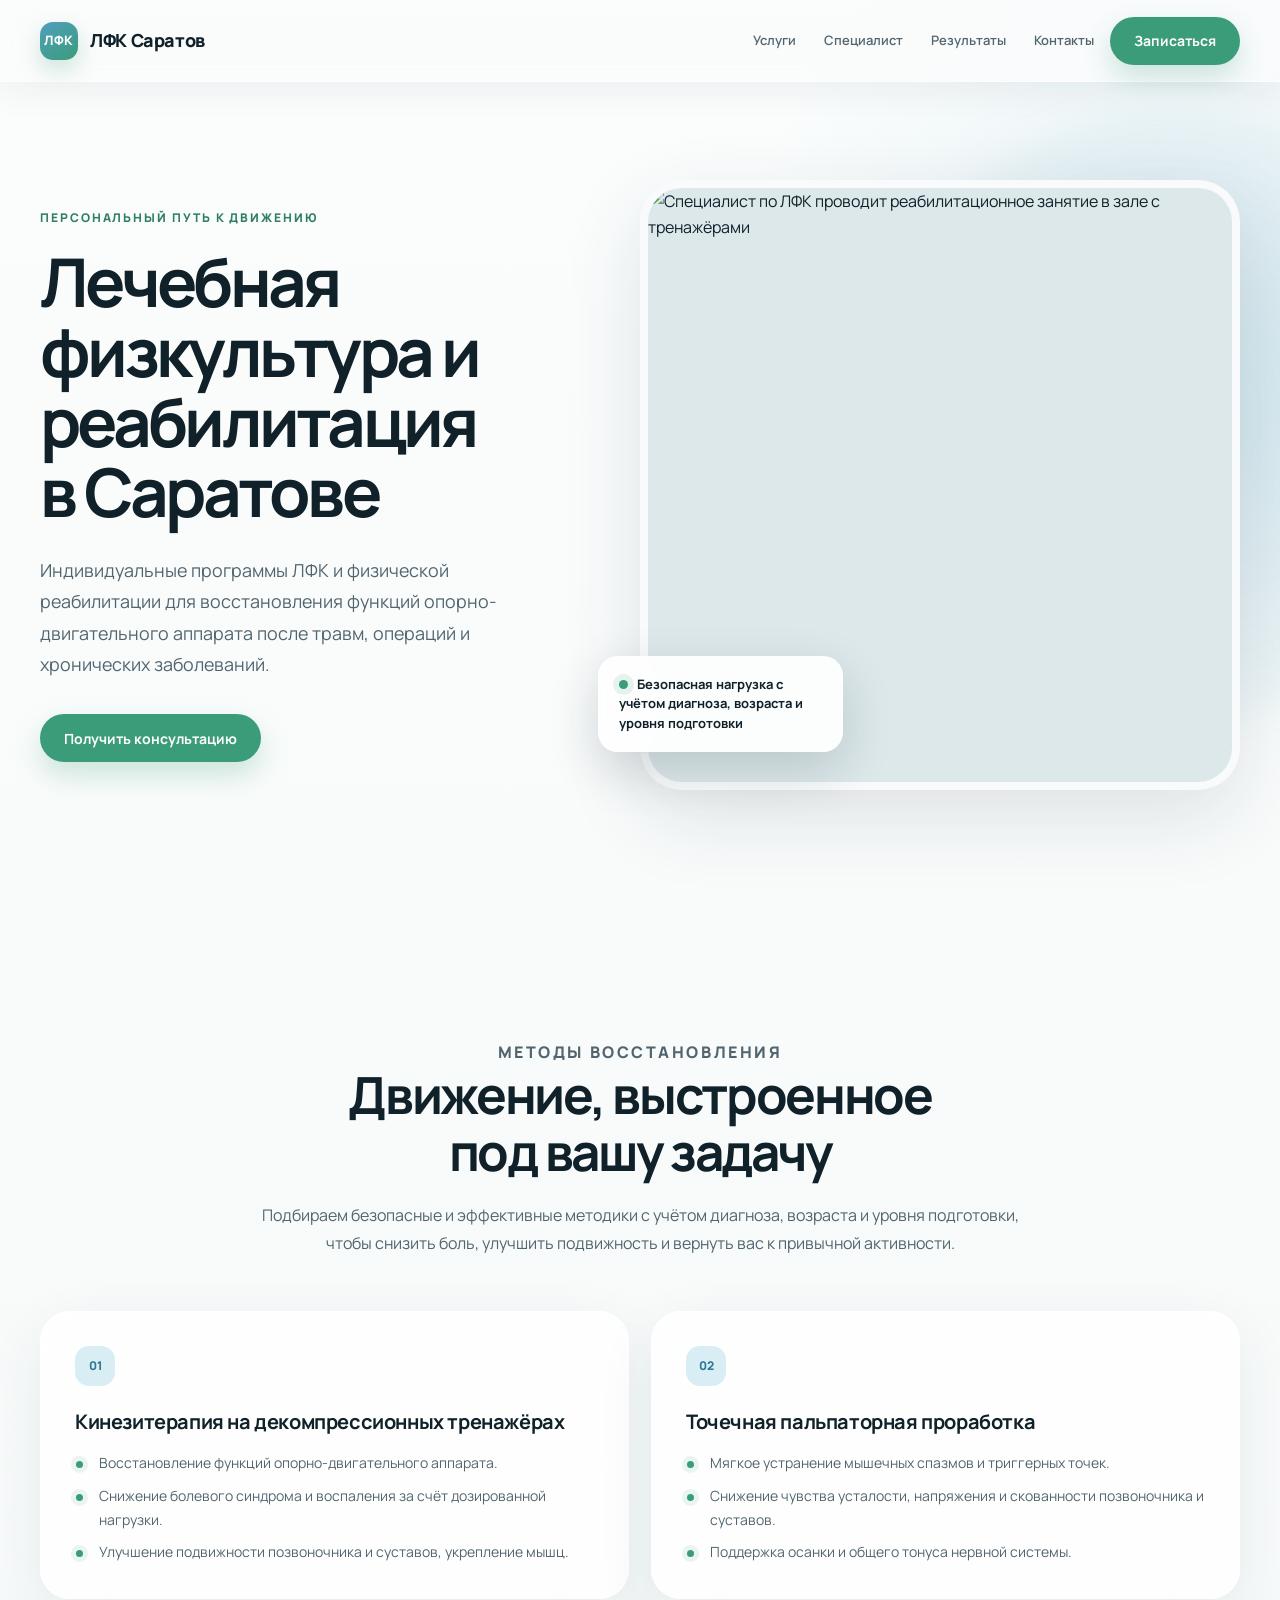
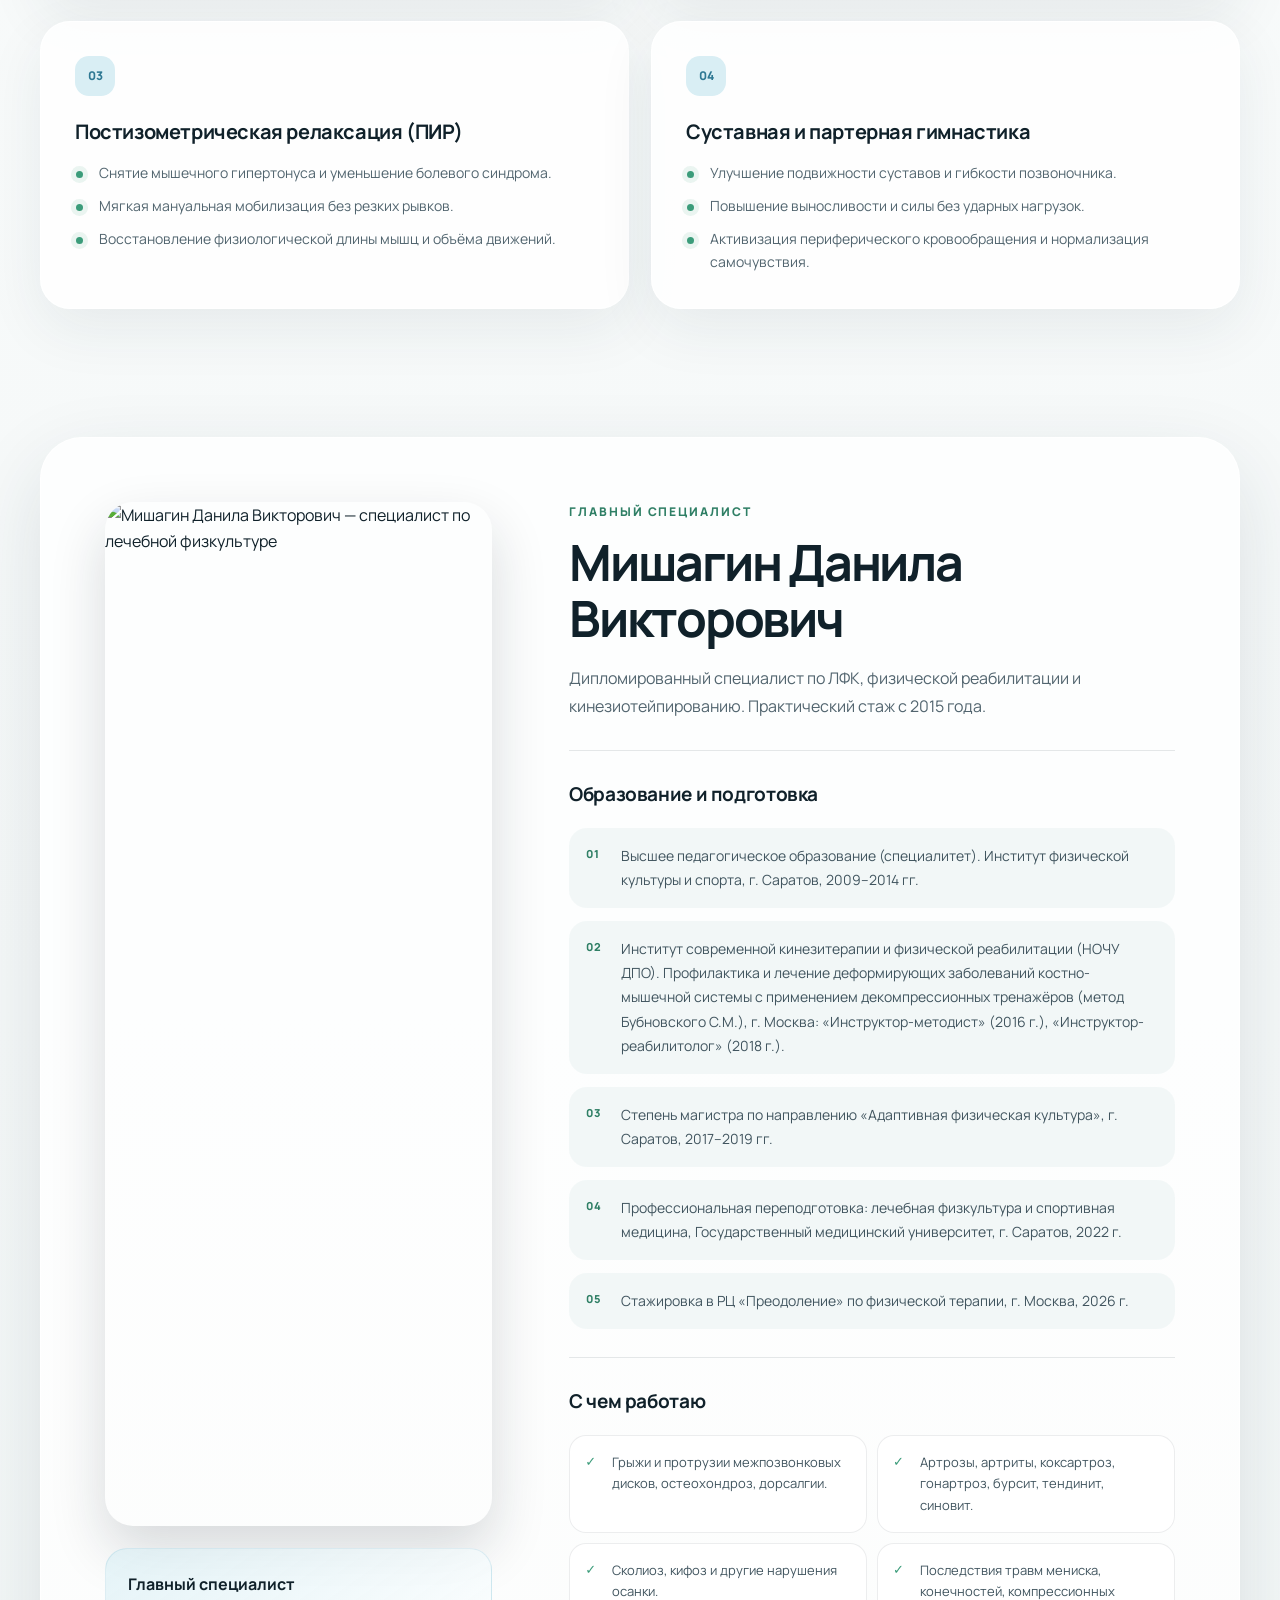
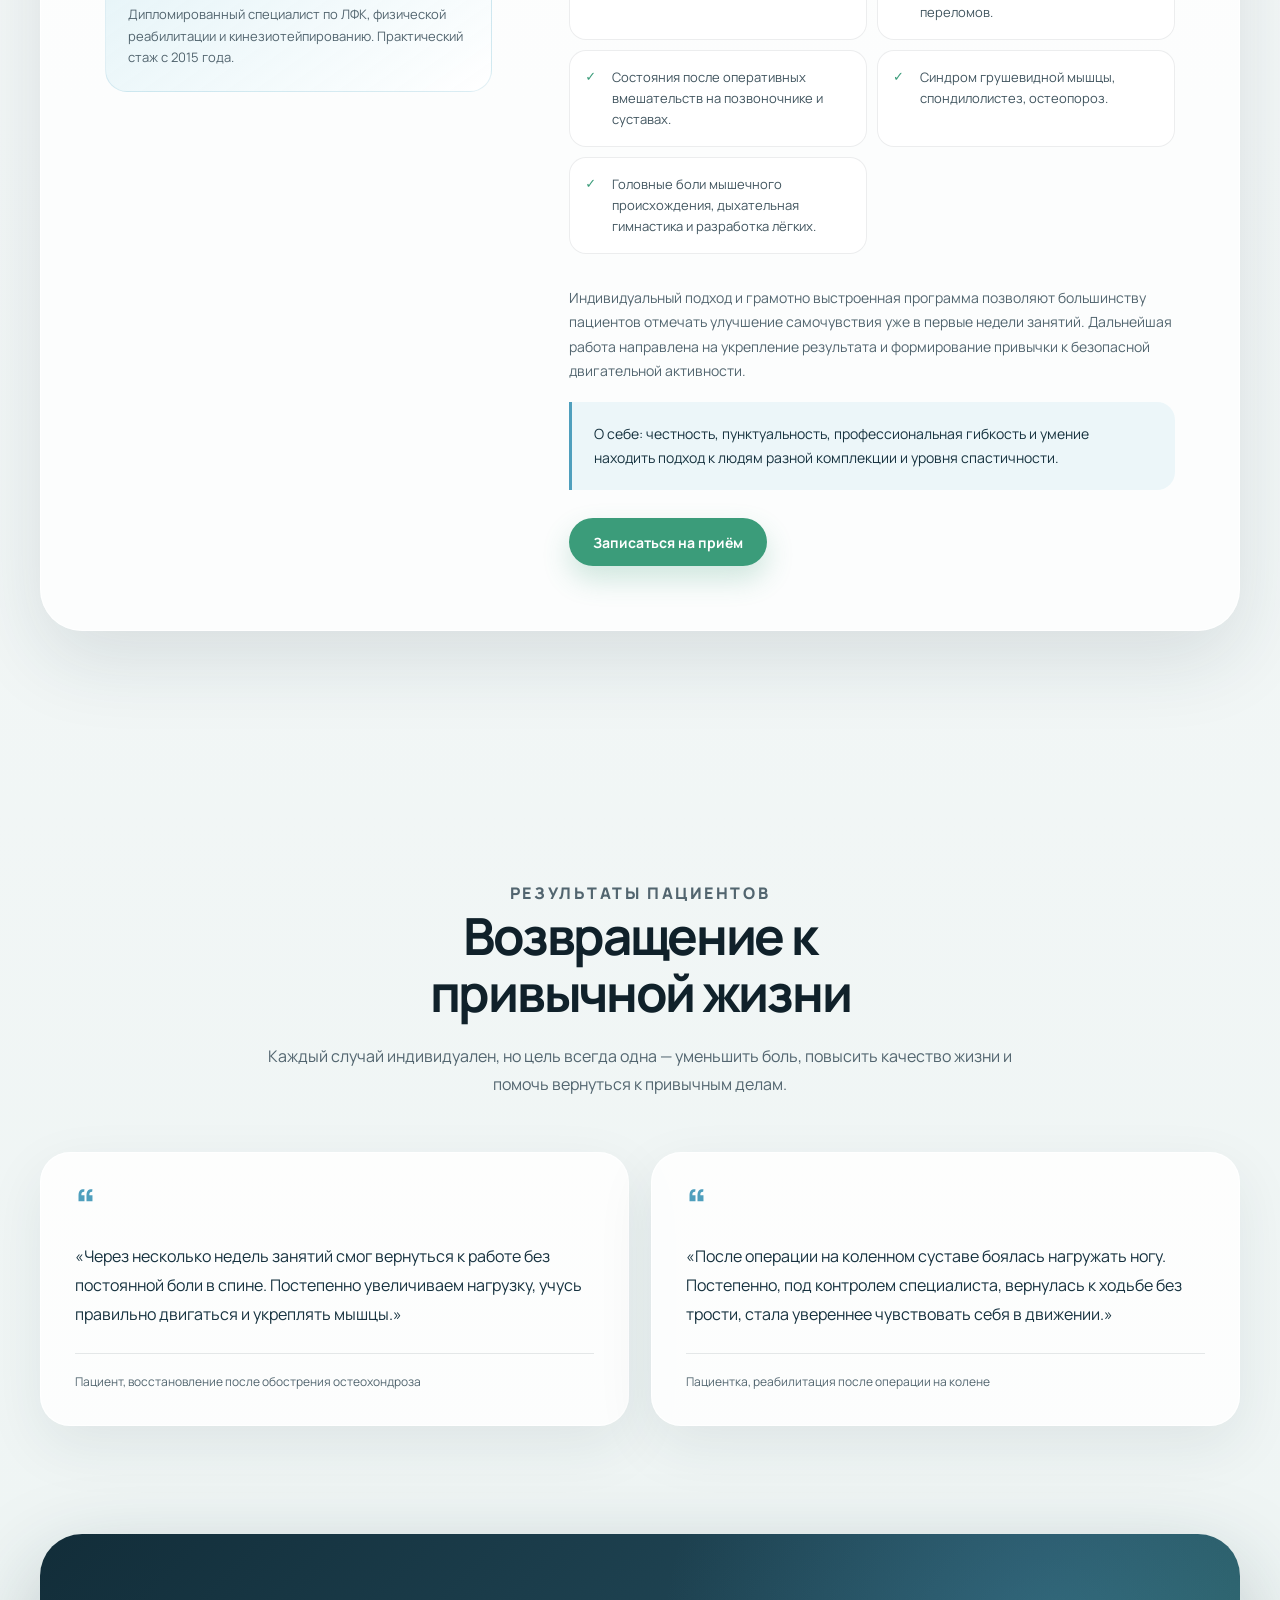
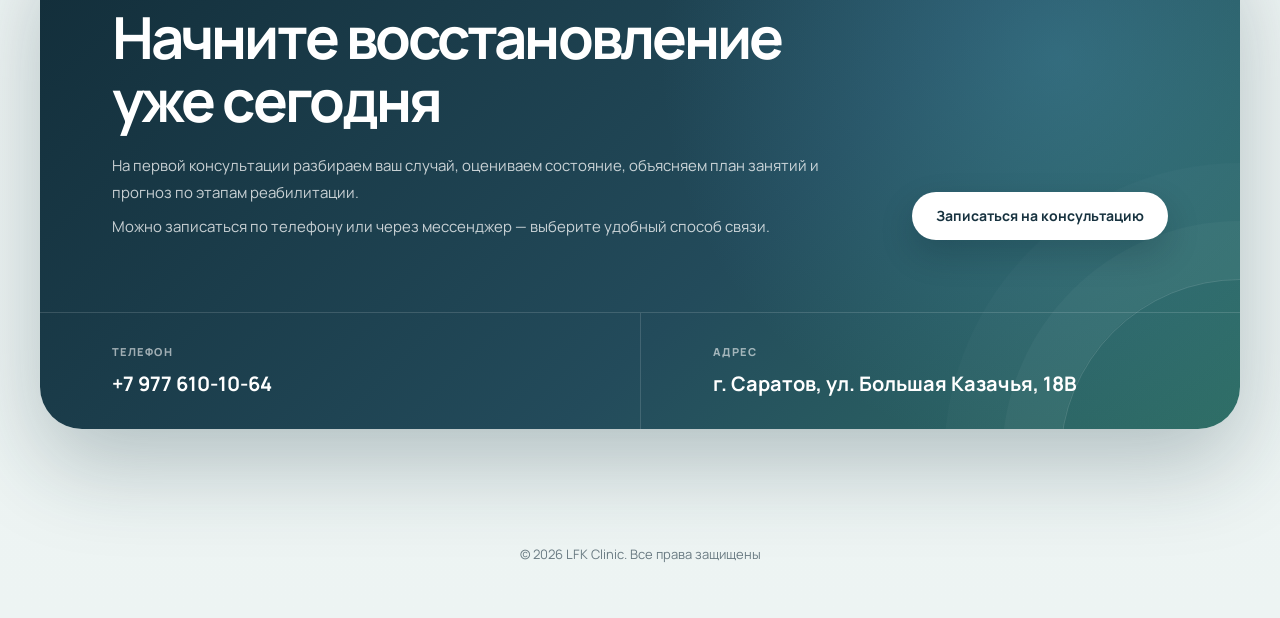
==== commit 16646a10: "Add files via upload" ====
--- a/index.html
+++ b/index.html
@@ -2,666 +2,1384 @@
 <html lang="ru">
 <head>
   <meta charset="UTF-8">
-  <meta name="viewport" content="width=device-width, initial-scale=1.0">
+  <meta name="viewport" content="width=device-width, initial-scale=1, viewport-fit=cover">
+  <meta name="theme-color" content="#f5f8f8">
+  <meta name="description" content="Лечебная физкультура и физическая реабилитация в Саратове. Индивидуальные программы восстановления после травм, операций и хронических заболеваний.">
   <title>ЛФК Саратов — Профессиональная реабилитация</title>
-
-  <!-- Оптимизация Google Fonts -->
   <link rel="preconnect" href="https://fonts.googleapis.com">
   <link rel="preconnect" href="https://fonts.gstatic.com" crossorigin>
-  <link href="https://fonts.googleapis.com/css2?family=Manrope:wght@300;400;600;700&display=swap" rel="stylesheet">
-
+  <link href="https://fonts.googleapis.com/css2?family=Manrope:wght@400;500;600;700;800&amp;display=swap" rel="stylesheet">
   <style>
-    :root{
-      --primary:#0F172A;
-      --accent:#3FA7D6;
-      --green:#2FBF71;
-      --bg:#F7F9FB;
-    }
-
-    *{
-      margin:0;
-      padding:0;
-      box-sizing:border-box;
-      font-family:'Manrope',sans-serif;
-    }
-
-    body{
-      background:var(--bg);
-      color:var(--primary);
-      overflow-x:hidden;
-    }
-
-    .container{
-      max-width:1200px;
-      margin:0 auto;
-      padding:0 20px;
-    }
-
-    header{
-      position:fixed;
-      width:100%;
-      top:0;
-      background:rgba(255,255,255,0.7);
-      backdrop-filter:blur(12px);
-      z-index:1000;
-    }
-
-    .nav{
-      display:flex;
-      justify-content:space-between;
-      align-items:center;
-      padding:20px 0;
-    }
-
-    .logo{
-      font-weight:700;
-      font-size:20px;
-      letter-spacing:1px;
-    }
-
-    .nav a{
-      margin:0 15px;
-      text-decoration:none;
-      color:var(--primary);
-      opacity:0.8;
-      transition:0.3s;
-      font-size:14px;
-    }
-
-    .nav a:hover{
-      opacity:1;
-    }
-
-    .btn{
-      background:var(--green);
-      color:#fff;
-      padding:14px 28px;
-      border-radius:999px;
-      text-decoration:none;
-      font-weight:600;
-      transition:0.3s;
-      display:inline-block;
-      text-align:center;
-    }
-
-    .btn:hover{
-      transform:translateY(-3px);
-      box-shadow:0 15px 30px rgba(47,191,113,0.4);
-    }
-
-    .hero{
-      height:100vh;
-      display:flex;
-      align-items:center;
-      justify-content:space-between;
-      padding-top:80px;
-      gap:60px;
-      position:relative;
-    }
-
-    .hero h1{
-      font-size:48px;
-      line-height:1.1;
-      margin-bottom:20px;
-    }
-
-    .hero p{
-      font-size:18px;
-      color:#555;
-      margin-bottom:30px;
-      max-width:520px;
-    }
-
-    .hero img{
-      width:50%;
-      border-radius:30px;
-      box-shadow:0 40px 80px rgba(0,0,0,0.15);
-      animation:floatImage 6s ease-in-out infinite;
-    }
-
-    .section{
-      margin:120px 0;
-    }
-
-    h2{
-      font-size:36px;
-      text-align:center;
-      margin-bottom:40px;
-    }
-
-    .section-subtitle{
-      text-align:center;
-      color:#64748B;
-      max-width:620px;
-      margin:0 auto 40px;
-      font-size:16px;
-    }
-
-    .grid{
-      display:grid;
-      grid-template-columns:repeat(4,1fr);
-      gap:30px;
-    }
-
-    .card{
-      background:#fff;
-      padding:24px 24px 26px;
-      border-radius:24px;
-      box-shadow:0 20px 50px rgba(0,0,0,0.05);
-      transition:0.3s;
-      font-size:15px;
-    }
-
-    .card:hover{
-      transform:translateY(-10px);
-      box-shadow:0 30px 60px rgba(0,0,0,0.08);
-    }
-
-    .card-title{
-      font-weight:700;
-      margin-bottom:10px;
-      font-size:16px;
-    }
-
-    .card-list{
-      list-style:disc;
-      padding-left:18px;
-      color:#4B5563;
-      font-size:14px;
-      line-height:1.5;
-    }
-
-    .doctor{
-      display:flex;
-      align-items:flex-start;
-      gap:40px;
-    }
-
-    .doctor img{
-      width:320px;
-      border-radius:24px;
-      flex-shrink:0;
-    }
-
-    .doctor h3{
-      font-size:28px;
-      margin-bottom:10px;
-    }
-
-    .doctor-role{
-      font-size:16px;
-      color:#4B5563;
-      margin-bottom:20px;
-    }
-
-    .doctor-block-title{
-      font-weight:700;
-      margin:18px 0 8px;
-      font-size:15px;
-    }
-
-    .doctor ul{
-      margin-bottom:10px;
-      padding-left:18px;
-      list-style:disc;
-      font-size:14px;
-      color:#4B5563;
-      line-height:1.5;
-    }
-
-    .doctor p{
-      font-size:14px;
-      color:#4B5563;
-      line-height:1.6;
-      margin-bottom:10px;
-    }
-
-    .tagline{
-      font-size:14px;
-      color:#0F172A;
-      margin-top:10px;
-    }
-
-    .testimonial{
-      background:#fff;
-      padding:22px 24px;
-      border-radius:20px;
-      margin-bottom:16px;
-      box-shadow:0 15px 40px rgba(0,0,0,0.05);
-      font-size:14px;
-      color:#111827;
-    }
-
-    .testimonial-author{
-      margin-top:6px;
-      font-size:12px;
-      color:#6B7280;
-    }
-
-    .cta{
-      background:linear-gradient(135deg,var(--primary),var(--accent));
-      color:#fff;
-      padding:80px 40px;
-      border-radius:40px;
-      text-align:center;
-      box-shadow:0 30px 80px rgba(15,23,42,0.35);
-    }
-
-    .cta h2{
-      color:#fff;
-      margin-bottom:16px;
-    }
-
-    .cta p{
-      color:#E5E7EB;
-      font-size:15px;
-    }
-
-    .cta-contacts{
-      margin-top:16px;
-      font-size:14px;
-      color:#D1D5DB;
-    }
-
-    .cta .btn{
-      margin-top:24px;
-      min-width:220px;
-    }
-
-    footer{
-      text-align:center;
-      padding:50px 0;
-      color:#888;
-      font-size:14px;
-    }
-
-    .contacts p{
-      margin-bottom:6px;
-      font-size:15px;
-      text-align:center;
-    }
-
-    .contacts a{
-      color:var(--accent);
-      text-decoration:none;
-    }
-
-    .contacts a:hover{
-      text-decoration:underline;
-    }
-
-    .glow{
-      position:absolute;
-      width:500px;
-      height:500px;
-      background:radial-gradient(circle, rgba(63,167,214,0.15), transparent 70%);
-      filter:blur(40px);
-      z-index:-1;
-      pointer-events:none;
-    }
-
-    html{
-      scroll-behavior:smooth;
-    }
-
-    .reveal{
-      opacity:0;
-      transform:translateY(60px) scale(0.98);
-      transition:opacity 0.9s ease, transform 0.9s cubic-bezier(0.16,1,0.3,1);
-      will-change:transform,opacity;
-    }
-
-    .reveal.active{
-      opacity:1;
-      transform:translateY(0) scale(1);
-    }
-
-    .parallax{
-      transform:translateY(0px);
-      transition:transform 0.1s linear;
-      will-change:transform;
-    }
-
-    .hero h1,
-    .hero p,
-    .hero .btn{
-      opacity:0;
-      transform:translateY(40px);
-      animation:heroFade 1s forwards;
-    }
-
-    .hero p{
-      animation-delay:0.2s;
-    }
-
-    .hero .btn{
-      animation-delay:0.4s;
-    }
-
-    @keyframes heroFade{
-      to{
-        opacity:1;
-        transform:translateY(0);
-      }
-    }
-
-    @keyframes floatImage{
-      0%{transform:translateY(0px);}
-      50%{transform:translateY(-10px);}
-      100%{transform:translateY(0px);}
-    }
-
-    /* ===== MOBILE (ОБЪЕДИНЁННЫЙ) ===== */
-    @media (max-width: 900px){
-      .container{
-        padding:0 16px;
-      }
-
-      /* HEADER */
-      .nav{
-        flex-direction:column;
-        align-items:flex-start;
-        gap:10px;
-      }
-
-      .nav > div:last-child{
-        display:flex;
-        flex-wrap:wrap;
-        gap:10px;
-      }
-
-      .nav a{
-        margin:0;
-        font-size:13px;
-      }
-
-      .nav .btn{
-        padding:10px 16px;
-        border-radius:20px;
-        font-size:13px;
-      }
-
-      /* HERO */
-      .hero{
-        flex-direction:column;
-        height:auto;
-        gap:20px;
-        text-align:center;
-        padding-top:110px;
-      }
-
-      .hero h1{
-        font-size:28px;
-        line-height:1.2;
-      }
-
-      .hero p{
-        font-size:15px;
-        margin:0 auto 20px;
-      }
-
-      .hero img{
-        width:100%;
-        border-radius:20px;
-        margin-top:10px;
-      }
-
-      .hero .btn{
-        width:100%;
-        text-align:center;
-      }
-
-      /* SECTIONS */
-      .section{
-        margin:70px 0;
-      }
-
-      h2{
-        font-size:24px;
-        margin-bottom:20px;
-      }
-
-      .section-subtitle{
-        font-size:14px;
-        margin-bottom:24px;
-      }
-
-      .grid{
-        grid-template-columns:1fr;
-        gap:18px;
-      }
-
-      .card{
-        padding:20px;
-        border-radius:18px;
-      }
-
-      /* DOCTOR */
-      .doctor{
-        flex-direction:column;
-        gap:20px;
-        text-align:left;
-      }
-
-      .doctor img{
-        width:100%;
-        max-width:260px;
-        margin:0 auto;
-      }
-
-      .doctor h3{
-        font-size:22px;
-        text-align:left;
-      }
-
-      /* TESTIMONIAL */
-      .testimonial{
-        font-size:13px;
-        padding:18px 18px;
-      }
-
-      /* CTA */
-      .cta{
-        padding:50px 20px;
-        border-radius:24px;
-      }
-
-      .cta .btn{
-        width:100%;
-      }
-
-      /* BUTTON TAP AREA */
-      .btn{
-        display:block;
-        width:100%;
-        border-radius:18px;
-      }
-
-      /* PARALLAX OFF НА МОБИЛЕ */
-      .parallax{
-        transform:none !important;
-      }
-
-      .glow{
-        display:none;
+    :root {
+      --ink: #10212a;
+      --ink-soft: #52656f;
+      --navy: #17323f;
+      --blue: #4f9fbd;
+      --blue-soft: #d9eef4;
+      --green: #3b9c7a;
+      --green-dark: #2f7f65;
+      --paper: #ffffff;
+      --surface: #f5f8f8;
+      --line: rgba(16, 33, 42, 0.1);
+      --shadow: 0 28px 80px rgba(25, 53, 66, 0.12);
+      --header-height: 82px;
+      --radius: 30px;
+      --container: 1200px;
+    }
+
+    *,
+    *::before,
+    *::after {
+      box-sizing: border-box;
+    }
+
+    html {
+      scroll-behavior: smooth;
+      scroll-padding-top: calc(var(--header-height) + 24px);
+      overflow-x: clip;
+    }
+
+    body {
+      margin: 0;
+      min-width: 320px;
+      overflow-x: clip;
+      background:
+        radial-gradient(circle at 92% 6%, rgba(79, 159, 189, 0.12), transparent 28rem),
+        linear-gradient(180deg, #fbfdfd 0%, var(--surface) 48%, #edf4f3 100%);
+      color: var(--ink);
+      font-family: "Manrope", system-ui, -apple-system, BlinkMacSystemFont, "Segoe UI", sans-serif;
+      line-height: 1.65;
+      -webkit-font-smoothing: antialiased;
+    }
+
+    body.menu-open {
+      overflow: hidden;
+    }
+
+    img,
+    svg {
+      display: block;
+      max-width: 100%;
+    }
+
+    a,
+    button {
+      -webkit-tap-highlight-color: transparent;
+    }
+
+    a {
+      color: inherit;
+    }
+
+    button {
+      font: inherit;
+    }
+
+    :focus-visible {
+      outline: 3px solid rgba(79, 159, 189, 0.48);
+      outline-offset: 4px;
+    }
+
+    .container {
+      width: min(var(--container), calc(100% - 48px));
+      margin-inline: auto;
+    }
+
+    .site-header {
+      position: fixed;
+      inset: 0 0 auto;
+      z-index: 1000;
+      height: var(--header-height);
+      border-bottom: 1px solid rgba(255, 255, 255, 0.7);
+      background: rgba(250, 252, 252, 0.82);
+      box-shadow: 0 10px 34px rgba(16, 33, 42, 0.06);
+      backdrop-filter: blur(18px) saturate(140%);
+      -webkit-backdrop-filter: blur(18px) saturate(140%);
+    }
+
+    .nav {
+      height: 100%;
+      display: flex;
+      align-items: center;
+      justify-content: space-between;
+      gap: 30px;
+    }
+
+    .brand {
+      display: inline-flex;
+      align-items: center;
+      gap: 12px;
+      flex: 0 0 auto;
+      text-decoration: none;
+      font-size: 18px;
+      font-weight: 800;
+      letter-spacing: -0.02em;
+    }
+
+    .brand-mark {
+      width: 38px;
+      height: 38px;
+      display: grid;
+      place-items: center;
+      border-radius: 13px;
+      background: linear-gradient(145deg, var(--blue), var(--green));
+      color: #fff;
+      box-shadow: 0 10px 22px rgba(59, 156, 122, 0.24);
+      font-size: 13px;
+      letter-spacing: 0.04em;
+    }
+
+    .nav-links {
+      display: flex;
+      align-items: center;
+      justify-content: flex-end;
+      gap: 4px;
+    }
+
+    .nav-links > a:not(.button) {
+      padding: 11px 12px;
+      color: var(--ink-soft);
+      text-decoration: none;
+      font-size: 13px;
+      font-weight: 600;
+      transition: color 180ms ease, background 180ms ease;
+      border-radius: 999px;
+    }
+
+    .nav-links > a:not(.button):hover {
+      color: var(--ink);
+      background: rgba(79, 159, 189, 0.08);
+    }
+
+    .button {
+      min-height: 48px;
+      display: inline-flex;
+      align-items: center;
+      justify-content: center;
+      gap: 8px;
+      padding: 12px 24px;
+      border: 0;
+      border-radius: 999px;
+      background: var(--green);
+      color: #fff;
+      box-shadow: 0 13px 28px rgba(59, 156, 122, 0.24);
+      cursor: pointer;
+      text-align: center;
+      text-decoration: none;
+      font-size: 14px;
+      font-weight: 700;
+      transition: transform 180ms ease, box-shadow 180ms ease, background 180ms ease;
+    }
+
+    .button:hover {
+      transform: translateY(-2px);
+      background: var(--green-dark);
+      box-shadow: 0 18px 34px rgba(59, 156, 122, 0.3);
+    }
+
+    .button--light {
+      background: #fff;
+      color: var(--navy);
+      box-shadow: 0 14px 34px rgba(4, 20, 28, 0.2);
+    }
+
+    .button--light:hover {
+      background: #eff8f5;
+    }
+
+    .menu-toggle {
+      display: none;
+      width: 46px;
+      height: 46px;
+      padding: 0;
+      border: 1px solid var(--line);
+      border-radius: 15px;
+      background: rgba(255, 255, 255, 0.86);
+      color: var(--ink);
+      cursor: pointer;
+    }
+
+    .menu-toggle span,
+    .menu-toggle::before,
+    .menu-toggle::after {
+      content: "";
+      width: 20px;
+      height: 2px;
+      display: block;
+      margin: 4px auto;
+      border-radius: 999px;
+      background: currentColor;
+      transition: transform 180ms ease, opacity 180ms ease;
+    }
+
+    .menu-toggle[aria-expanded="true"] span {
+      opacity: 0;
+    }
+
+    .menu-toggle[aria-expanded="true"]::before {
+      transform: translateY(6px) rotate(45deg);
+    }
+
+    .menu-toggle[aria-expanded="true"]::after {
+      transform: translateY(-6px) rotate(-45deg);
+    }
+
+    .hero {
+      min-height: 100svh;
+      display: grid;
+      grid-template-columns: minmax(0, 0.92fr) minmax(420px, 1.08fr);
+      align-items: center;
+      gap: clamp(48px, 7vw, 100px);
+      padding-top: calc(var(--header-height) + 72px);
+      padding-bottom: 84px;
+      position: relative;
+      isolation: isolate;
+    }
+
+    .hero::before {
+      content: "";
+      position: absolute;
+      z-index: -1;
+      width: min(48vw, 620px);
+      aspect-ratio: 1;
+      right: -20%;
+      top: 12%;
+      border-radius: 50%;
+      background: radial-gradient(circle, rgba(79, 159, 189, 0.16), rgba(79, 159, 189, 0));
+      filter: blur(16px);
+      pointer-events: none;
+    }
+
+    .eyebrow {
+      margin: 0 0 20px;
+      color: var(--green-dark);
+      font-size: 12px;
+      font-weight: 800;
+      letter-spacing: 0.16em;
+      text-transform: uppercase;
+    }
+
+    .hero h1 {
+      max-width: 760px;
+      margin: 0;
+      font-size: clamp(44px, 5.25vw, 76px);
+      line-height: 1.04;
+      letter-spacing: -0.055em;
+      text-wrap: balance;
+    }
+
+    .hero-copy > p:not(.eyebrow) {
+      max-width: 610px;
+      margin: 28px 0 34px;
+      color: var(--ink-soft);
+      font-size: clamp(16px, 1.4vw, 19px);
+      line-height: 1.75;
+    }
+
+    .hero-copy .button {
+      min-width: 220px;
+    }
+
+    .hero-visual {
+      min-width: 0;
+      position: relative;
+    }
+
+    .hero-image-frame {
+      overflow: hidden;
+      border: 8px solid rgba(255, 255, 255, 0.8);
+      border-radius: 42px;
+      background: #dce8ea;
+      box-shadow: var(--shadow);
+      animation: floatImage 7s ease-in-out infinite;
+    }
+
+    .hero-image-frame img {
+      width: 100%;
+      height: min(66vh, 680px);
+      min-height: 520px;
+      object-fit: cover;
+      object-position: center;
+    }
+
+    .hero-note {
+      position: absolute;
+      left: -42px;
+      bottom: 38px;
+      max-width: 245px;
+      padding: 18px 20px;
+      border: 1px solid rgba(255, 255, 255, 0.78);
+      border-radius: 20px;
+      background: rgba(255, 255, 255, 0.9);
+      box-shadow: 0 18px 50px rgba(16, 33, 42, 0.16);
+      backdrop-filter: blur(14px);
+      -webkit-backdrop-filter: blur(14px);
+      font-size: 13px;
+      font-weight: 700;
+      line-height: 1.5;
+    }
+
+    .hero-note::before {
+      content: "";
+      width: 9px;
+      height: 9px;
+      display: inline-block;
+      margin-right: 9px;
+      border-radius: 50%;
+      background: var(--green);
+      box-shadow: 0 0 0 6px rgba(59, 156, 122, 0.12);
+    }
+
+    .content-section {
+      padding-block: 118px;
+    }
+
+    .section-heading {
+      max-width: 760px;
+      margin: 0 auto 54px;
+      text-align: center;
+    }
+
+    .section-heading h2 {
+      margin: 0;
+      font-size: clamp(34px, 4vw, 52px);
+      line-height: 1.12;
+      letter-spacing: -0.045em;
+      text-wrap: balance;
+    }
+
+    .section-heading p {
+      margin: 20px auto 0;
+      color: var(--ink-soft);
+      font-size: 16px;
+      line-height: 1.75;
+    }
+
+    .methods-grid {
+      display: grid;
+      grid-template-columns: repeat(2, minmax(0, 1fr));
+      gap: 22px;
+    }
+
+    .method-card {
+      min-width: 0;
+      min-height: 100%;
+      padding: 34px;
+      border: 1px solid rgba(255, 255, 255, 0.76);
+      border-radius: var(--radius);
+      background: rgba(255, 255, 255, 0.82);
+      box-shadow: 0 20px 58px rgba(25, 53, 66, 0.075);
+      transition: transform 220ms ease, box-shadow 220ms ease, border-color 220ms ease;
+    }
+
+    .method-card:hover {
+      transform: translateY(-6px);
+      border-color: rgba(79, 159, 189, 0.24);
+      box-shadow: 0 28px 68px rgba(25, 53, 66, 0.12);
+    }
+
+    .method-number {
+      width: 40px;
+      height: 40px;
+      display: grid;
+      place-items: center;
+      margin-bottom: 22px;
+      border-radius: 14px;
+      background: var(--blue-soft);
+      color: #2e7893;
+      font-size: 12px;
+      font-weight: 800;
+    }
+
+    .method-card h3 {
+      margin: 0 0 16px;
+      font-size: 20px;
+      line-height: 1.35;
+      letter-spacing: -0.02em;
+    }
+
+    .clean-list {
+      margin: 0;
+      padding: 0;
+      list-style: none;
+      color: var(--ink-soft);
+      font-size: 14px;
+      line-height: 1.7;
+    }
+
+    .clean-list li {
+      position: relative;
+      padding-left: 24px;
+    }
+
+    .clean-list li + li {
+      margin-top: 9px;
+    }
+
+    .clean-list li::before {
+      content: "";
+      position: absolute;
+      left: 1px;
+      top: 0.72em;
+      width: 7px;
+      height: 7px;
+      border-radius: 50%;
+      background: var(--green);
+      box-shadow: 0 0 0 5px rgba(59, 156, 122, 0.1);
+    }
+
+    .specialist-wrap {
+      margin-top: 128px;
+      scroll-margin-top: calc(var(--header-height) + 24px);
+    }
+
+    .specialist-shell {
+      display: grid;
+      grid-template-columns: minmax(300px, 0.78fr) minmax(0, 1.22fr);
+      gap: clamp(38px, 6vw, 78px);
+      align-items: start;
+      padding: clamp(30px, 5vw, 64px);
+      border: 1px solid rgba(255, 255, 255, 0.78);
+      border-radius: 42px;
+      background: rgba(255, 255, 255, 0.76);
+      box-shadow: var(--shadow);
+    }
+
+    .specialist-media {
+      position: sticky;
+      top: calc(var(--header-height) + 28px);
+      min-width: 0;
+    }
+
+    .specialist-media img {
+      width: 100%;
+      aspect-ratio: 4 / 5;
+      border-radius: 28px;
+      object-fit: cover;
+      object-position: center;
+      box-shadow: 0 24px 55px rgba(16, 33, 42, 0.16);
+    }
+
+    .specialist-summary {
+      margin-top: 22px;
+      padding: 22px;
+      border: 1px solid rgba(79, 159, 189, 0.16);
+      border-radius: 22px;
+      background: linear-gradient(145deg, rgba(217, 238, 244, 0.68), rgba(255, 255, 255, 0.76));
+    }
+
+    .specialist-summary strong {
+      display: block;
+      margin-bottom: 7px;
+      font-size: 16px;
+    }
+
+    .specialist-summary p {
+      margin: 0;
+      color: var(--ink-soft);
+      font-size: 13px;
+      line-height: 1.65;
+    }
+
+    .specialist-content {
+      min-width: 0;
+    }
+
+    .specialist-content > .eyebrow {
+      margin-bottom: 12px;
+    }
+
+    .specialist-content h2 {
+      margin: 0;
+      font-size: clamp(34px, 4vw, 50px);
+      line-height: 1.12;
+      letter-spacing: -0.045em;
+    }
+
+    .doctor-role {
+      margin: 18px 0 30px;
+      color: var(--ink-soft);
+      font-size: 16px;
+      line-height: 1.75;
+    }
+
+    .info-block {
+      padding-block: 28px;
+      border-top: 1px solid var(--line);
+    }
+
+    .info-block h3 {
+      margin: 0 0 18px;
+      font-size: 19px;
+      letter-spacing: -0.02em;
+    }
+
+    .info-list {
+      display: grid;
+      gap: 13px;
+      margin: 0;
+      padding: 0;
+      list-style: none;
+      counter-reset: info;
+    }
+
+    .info-list li {
+      min-width: 0;
+      position: relative;
+      padding: 16px 18px 16px 52px;
+      border-radius: 18px;
+      background: rgba(241, 247, 247, 0.92);
+      color: #41555f;
+      font-size: 14px;
+      line-height: 1.72;
+      overflow-wrap: anywhere;
+      counter-increment: info;
+    }
+
+    .info-list li::before {
+      content: counter(info, decimal-leading-zero);
+      position: absolute;
+      left: 17px;
+      top: 17px;
+      color: var(--green-dark);
+      font-size: 11px;
+      font-weight: 800;
+      letter-spacing: 0.05em;
+    }
+
+    .conditions-list {
+      display: grid;
+      grid-template-columns: repeat(2, minmax(0, 1fr));
+      gap: 10px;
+      margin: 0;
+      padding: 0;
+      list-style: none;
+    }
+
+    .conditions-list li {
+      min-width: 0;
+      padding: 16px 16px 16px 42px;
+      position: relative;
+      border: 1px solid rgba(16, 33, 42, 0.08);
+      border-radius: 17px;
+      background: #fff;
+      color: #41555f;
+      font-size: 13px;
+      line-height: 1.62;
+      overflow-wrap: anywhere;
+    }
+
+    .conditions-list li::before {
+      content: "✓";
+      position: absolute;
+      left: 15px;
+      top: 15px;
+      color: var(--green);
+      font-weight: 800;
+    }
+
+    .specialist-note {
+      margin: 4px 0 18px;
+      color: var(--ink-soft);
+      font-size: 14px;
+      line-height: 1.75;
+    }
+
+    .tagline {
+      margin: 0 0 28px;
+      padding: 20px 22px;
+      border-left: 3px solid var(--blue);
+      border-radius: 0 18px 18px 0;
+      background: rgba(217, 238, 244, 0.48);
+      color: var(--navy);
+      font-size: 14px;
+      line-height: 1.72;
+    }
+
+    .outcomes-section {
+      padding-top: 110px;
+      padding-bottom: 72px;
+      scroll-margin-top: calc(var(--header-height) + 24px);
+    }
+
+    .testimonials {
+      display: grid;
+      grid-template-columns: repeat(2, minmax(0, 1fr));
+      gap: 22px;
+    }
+
+    .testimonial {
+      min-width: 0;
+      margin: 0;
+      padding: 34px;
+      border: 1px solid rgba(255, 255, 255, 0.82);
+      border-radius: var(--radius);
+      background: rgba(255, 255, 255, 0.82);
+      box-shadow: 0 20px 58px rgba(25, 53, 66, 0.08);
+    }
+
+    .quote-mark {
+      color: var(--blue);
+      font-size: 44px;
+      font-weight: 800;
+      line-height: 0.8;
+    }
+
+    .testimonial blockquote {
+      margin: 20px 0 24px;
+      color: var(--navy);
+      font-size: 16px;
+      line-height: 1.8;
+    }
+
+    .testimonial figcaption {
+      padding-top: 18px;
+      border-top: 1px solid var(--line);
+      color: var(--ink-soft);
+      font-size: 12px;
+      line-height: 1.6;
+    }
+
+    .contact-panel {
+      overflow: hidden;
+      margin-top: 108px;
+      position: relative;
+      border-radius: 42px;
+      background:
+        radial-gradient(circle at 85% 25%, rgba(79, 159, 189, 0.34), transparent 25rem),
+        linear-gradient(135deg, #122d39, #234b5b 60%, #2f6f67);
+      color: #fff;
+      box-shadow: 0 34px 90px rgba(20, 54, 66, 0.28);
+    }
+
+    .contact-panel::after {
+      content: "";
+      position: absolute;
+      width: 360px;
+      aspect-ratio: 1;
+      right: -180px;
+      bottom: -210px;
+      border: 1px solid rgba(255, 255, 255, 0.14);
+      border-radius: 50%;
+      box-shadow: 0 0 0 58px rgba(255, 255, 255, 0.03), 0 0 0 116px rgba(255, 255, 255, 0.02);
+      pointer-events: none;
+    }
+
+    .contact-top {
+      display: grid;
+      grid-template-columns: minmax(0, 1fr) auto;
+      gap: 38px;
+      align-items: end;
+      padding: clamp(38px, 6vw, 72px);
+      position: relative;
+      z-index: 1;
+    }
+
+    .contact-top h2 {
+      max-width: 720px;
+      margin: 0;
+      font-size: clamp(36px, 4.6vw, 58px);
+      line-height: 1.08;
+      letter-spacing: -0.05em;
+      text-wrap: balance;
+    }
+
+    .contact-top p {
+      max-width: 720px;
+      margin: 22px 0 0;
+      color: rgba(255, 255, 255, 0.76);
+      font-size: 15px;
+      line-height: 1.75;
+    }
+
+    .contact-top p + p {
+      margin-top: 8px;
+    }
+
+    .contact-details {
+      display: grid;
+      grid-template-columns: repeat(2, minmax(0, 1fr));
+      position: relative;
+      z-index: 1;
+      border-top: 1px solid rgba(255, 255, 255, 0.14);
+    }
+
+    .contact-detail {
+      padding: 30px clamp(32px, 6vw, 72px);
+    }
+
+    .contact-detail + .contact-detail {
+      border-left: 1px solid rgba(255, 255, 255, 0.14);
+    }
+
+    .contact-detail span {
+      display: block;
+      margin-bottom: 8px;
+      color: rgba(255, 255, 255, 0.58);
+      font-size: 11px;
+      font-weight: 800;
+      letter-spacing: 0.13em;
+      text-transform: uppercase;
+    }
+
+    .contact-detail a,
+    .contact-detail p {
+      margin: 0;
+      color: #fff;
+      font-size: clamp(16px, 2vw, 20px);
+      font-weight: 700;
+      line-height: 1.45;
+      text-decoration: none;
+      overflow-wrap: anywhere;
+    }
+
+    .contact-detail a:hover {
+      text-decoration: underline;
+      text-underline-offset: 4px;
+    }
+
+    .site-footer {
+      padding: 44px 24px 52px;
+      color: #6a7b83;
+      text-align: center;
+      font-size: 13px;
+    }
+
+    .reveal {
+      opacity: 0;
+      transform: translateY(44px) scale(0.985);
+      transition: opacity 800ms ease, transform 900ms cubic-bezier(0.16, 1, 0.3, 1);
+      will-change: opacity, transform;
+    }
+
+    .reveal.is-visible {
+      opacity: 1;
+      transform: translateY(0) scale(1);
+    }
+
+    .hero-copy > * {
+      opacity: 0;
+      transform: translateY(28px);
+      animation: heroFade 850ms cubic-bezier(0.16, 1, 0.3, 1) forwards;
+    }
+
+    .hero-copy > :nth-child(2) {
+      animation-delay: 100ms;
+    }
+
+    .hero-copy > :nth-child(3) {
+      animation-delay: 210ms;
+    }
+
+    .hero-copy > :nth-child(4) {
+      animation-delay: 320ms;
+    }
+
+    @keyframes heroFade {
+      to {
+        opacity: 1;
+        transform: translateY(0);
+      }
+    }
+
+    @keyframes floatImage {
+      0%, 100% { transform: translateY(0); }
+      50% { transform: translateY(-10px); }
+    }
+
+    @media (max-width: 1050px) {
+      .nav-links > a:not(.button) {
+        padding-inline: 8px;
+      }
+
+      .hero {
+        grid-template-columns: minmax(0, 0.95fr) minmax(360px, 1.05fr);
+        gap: 42px;
+      }
+
+      .hero-note {
+        left: -22px;
+      }
+
+      .specialist-shell {
+        grid-template-columns: 300px minmax(0, 1fr);
+      }
+
+      .conditions-list {
+        grid-template-columns: 1fr;
+      }
+    }
+
+    @media (max-width: 860px) {
+      :root {
+        --header-height: 72px;
+      }
+
+      .container {
+        width: min(100% - 32px, var(--container));
+      }
+
+      .menu-toggle {
+        display: block;
+      }
+
+      .nav-links {
+        position: absolute;
+        inset: calc(var(--header-height) + 10px) 16px auto;
+        display: grid;
+        gap: 4px;
+        padding: 12px;
+        visibility: hidden;
+        opacity: 0;
+        transform: translateY(-12px);
+        border: 1px solid rgba(16, 33, 42, 0.1);
+        border-radius: 22px;
+        background: rgba(255, 255, 255, 0.97);
+        box-shadow: 0 24px 60px rgba(16, 33, 42, 0.16);
+        transition: opacity 180ms ease, transform 180ms ease, visibility 180ms;
+      }
+
+      .nav-links.is-open {
+        visibility: visible;
+        opacity: 1;
+        transform: translateY(0);
+      }
+
+      .nav-links > a:not(.button) {
+        min-height: 46px;
+        display: flex;
+        align-items: center;
+        padding: 10px 14px;
+        font-size: 14px;
+      }
+
+      .nav-links .button {
+        width: 100%;
+        margin-top: 4px;
+      }
+
+      .hero {
+        min-height: auto;
+        grid-template-columns: 1fr;
+        gap: 38px;
+        padding-top: calc(var(--header-height) + 44px);
+        padding-bottom: 72px;
+        text-align: center;
+      }
+
+      .hero-copy > p:not(.eyebrow) {
+        margin-inline: auto;
+      }
+
+      .hero-image-frame {
+        width: min(100%, 680px);
+        margin-inline: auto;
+        border-width: 6px;
+        border-radius: 30px;
+      }
+
+      .hero-image-frame img {
+        height: auto;
+        min-height: 0;
+        aspect-ratio: 16 / 11;
+      }
+
+      .hero-note {
+        left: 20px;
+        bottom: 20px;
+        text-align: left;
+      }
+
+      .content-section,
+      .outcomes-section {
+        padding-block: 84px;
+      }
+
+      .specialist-wrap {
+        margin-top: 90px;
+      }
+
+      .specialist-shell {
+        grid-template-columns: 1fr;
+      }
+
+      .specialist-media {
+        position: static;
+        display: grid;
+        grid-template-columns: minmax(220px, 0.76fr) minmax(0, 1fr);
+        gap: 22px;
+        align-items: end;
+      }
+
+      .specialist-media img {
+        aspect-ratio: 4 / 5;
+      }
+
+      .specialist-summary {
+        margin-top: 0;
+      }
+
+      .contact-top {
+        grid-template-columns: 1fr;
+        align-items: start;
+      }
+
+      .contact-top .button {
+        width: fit-content;
+      }
+    }
+
+    @media (max-width: 640px) {
+      .brand {
+        font-size: 16px;
+      }
+
+      .brand-mark {
+        width: 36px;
+        height: 36px;
+      }
+
+      .hero {
+        gap: 30px;
+        padding-top: calc(var(--header-height) + 34px);
+        padding-bottom: 54px;
+      }
+
+      .hero h1 {
+        font-size: clamp(35px, 10.8vw, 48px);
+        letter-spacing: -0.05em;
+      }
+
+      .hero-copy > p:not(.eyebrow) {
+        margin-top: 20px;
+        margin-bottom: 26px;
+        font-size: 15px;
+        line-height: 1.7;
+      }
+
+      .hero-copy .button {
+        width: 100%;
+        min-width: 0;
+      }
+
+      .hero-image-frame {
+        border-width: 4px;
+        border-radius: 24px;
+      }
+
+      .hero-image-frame img {
+        aspect-ratio: 4 / 3;
+      }
+
+      .hero-note {
+        max-width: calc(100% - 28px);
+        left: 14px;
+        right: 14px;
+        bottom: 14px;
+        padding: 14px 15px;
+        border-radius: 16px;
+        font-size: 11px;
+      }
+
+      .content-section,
+      .outcomes-section {
+        padding-block: 68px;
+      }
+
+      .section-heading {
+        margin-bottom: 34px;
+      }
+
+      .section-heading h2,
+      .specialist-content h2 {
+        font-size: 33px;
+      }
+
+      .section-heading p {
+        margin-top: 15px;
+        font-size: 14px;
+        line-height: 1.7;
+      }
+
+      .methods-grid,
+      .testimonials {
+        grid-template-columns: 1fr;
+      }
+
+      .method-card,
+      .testimonial {
+        padding: 25px 22px;
+        border-radius: 23px;
+      }
+
+      .method-card h3 {
+        font-size: 18px;
+      }
+
+      .specialist-wrap {
+        margin-top: 76px;
+      }
+
+      .specialist-shell {
+        width: calc(100% + 8px);
+        margin-left: -4px;
+        padding: 20px;
+        gap: 30px;
+        border-radius: 28px;
+      }
+
+      .specialist-media {
+        grid-template-columns: 1fr;
+      }
+
+      .specialist-media img {
+        width: 100%;
+        max-height: 460px;
+        object-position: center 25%;
+      }
+
+      .specialist-summary {
+        padding: 18px;
+      }
+
+      .doctor-role {
+        margin-bottom: 24px;
+        font-size: 14px;
+      }
+
+      .info-block {
+        padding-block: 24px;
+      }
+
+      .info-list li {
+        padding: 15px 15px 15px 48px;
+        font-size: 13px;
+      }
+
+      .conditions-list {
+        grid-template-columns: 1fr;
+      }
+
+      .specialist-content > .button {
+        width: 100%;
+      }
+
+      .testimonial blockquote {
+        font-size: 14px;
+      }
+
+      .contact-panel {
+        margin-top: 76px;
+        border-radius: 28px;
+      }
+
+      .contact-top {
+        gap: 28px;
+        padding: 34px 24px;
+      }
+
+      .contact-top h2 {
+        font-size: 35px;
+      }
+
+      .contact-top p {
+        font-size: 13px;
+      }
+
+      .contact-top .button {
+        width: 100%;
+      }
+
+      .contact-details {
+        grid-template-columns: 1fr;
+      }
+
+      .contact-detail {
+        padding: 24px;
+      }
+
+      .contact-detail + .contact-detail {
+        border-top: 1px solid rgba(255, 255, 255, 0.14);
+        border-left: 0;
+      }
+    }
+
+    @media (max-width: 360px) {
+      .container {
+        width: calc(100% - 24px);
+      }
+
+      .brand-mark {
+        display: none;
+      }
+
+      .hero h1 {
+        font-size: 33px;
+      }
+
+      .method-card,
+      .testimonial,
+      .specialist-shell {
+        padding-inline: 18px;
+      }
+
+      .info-list li {
+        padding-left: 44px;
+      }
+    }
+
+    @media (prefers-reduced-motion: reduce) {
+      html {
+        scroll-behavior: auto;
+      }
+
+      *,
+      *::before,
+      *::after {
+        animation-duration: 1ms !important;
+        animation-iteration-count: 1 !important;
+        scroll-behavior: auto !important;
+        transition-duration: 1ms !important;
+      }
+
+      .reveal,
+      .hero-copy > * {
+        opacity: 1;
+        transform: none;
       }
     }
   </style>
 </head>
 <body>
-
-  <div class="glow" style="top:-120px;left:-120px;"></div>
-  <div class="glow" style="bottom:-160px;right:-80px;"></div>
-
-  <header>
+  <header class="site-header">
     <div class="container nav">
-      <div class="logo">ЛФК Саратов</div>
-      <div>
+      <a class="brand" href="#top" aria-label="ЛФК Саратов — на главную">
+        <span class="brand-mark" aria-hidden="true">ЛФК</span>
+        <span>ЛФК Саратов</span>
+      </a>
+
+      <button class="menu-toggle" type="button" aria-expanded="false" aria-controls="site-menu" aria-label="Открыть меню">
+        <span></span>
+      </button>
+
+      <nav class="nav-links" id="site-menu" aria-label="Основная навигация">
         <a href="#services">Услуги</a>
         <a href="#doctor">Специалист</a>
         <a href="#reviews">Результаты</a>
         <a href="#contacts">Контакты</a>
-        <a href="#contacts" class="btn">Записаться</a>
-      </div>
+        <a href="#contacts" class="button">Записаться</a>
+      </nav>
     </div>
   </header>
 
-  <section class="hero container parallax">
-    <div>
-      <h1>Лечебная физкультура и реабилитация в Саратове</h1>
-      <p>Индивидуальные программы ЛФК и физической реабилитации для восстановления функций опорно-двигательного аппарата после травм, операций и хронических заболеваний.</p>
-      <a href="#contacts" class="btn">Получить консультацию</a>
-    </div>
-    <img src="assets/images/3.jpg"
-         alt="Специалист по ЛФК проводит реабилитационное занятие в зале с тренажёрами"
-         loading="eager">
-  </section>
-
-  <section id="services" class="section container">
-    <h2>Методы восстановления</h2>
-    <p class="section-subtitle">Подбираем безопасные и эффективные методики с учётом диагноза, возраста и уровня подготовки, чтобы снизить боль, улучшить подвижность и вернуть вас к привычной активности.</p>
-
-    <div class="grid">
-      <div class="card reveal">
-        <div class="card-title">Кинезитерапия на декомпрессионных тренажёрах</div>
-        <ul class="card-list">
-          <li>Восстановление функций опорно-двигательного аппарата.</li>
-          <li>Снижение болевого синдрома и воспаления за счёт дозированной нагрузки.</li>
-          <li>Улучшение подвижности позвоночника и суставов, укрепление мышц.</li>
-        </ul>
+  <main>
+    <section class="hero container" id="top">
+      <div class="hero-copy">
+        <p class="eyebrow">Персональный путь к движению</p>
+        <h1>Лечебная физкультура и реабилитация в Саратове</h1>
+        <p>Индивидуальные программы ЛФК и физической реабилитации для восстановления функций опорно-двигательного аппарата после травм, операций и хронических заболеваний.</p>
+        <a href="#contacts" class="button">Получить консультацию</a>
       </div>
 
-      <div class="card reveal">
-        <div class="card-title">Точечная пальпаторная проработка</div>
-        <ul class="card-list">
-          <li>Мягкое устранение мышечных спазмов и триггерных точек.</li>
-          <li>Снижение чувства усталости, напряжения и скованности позвоночника и суставов.</li>
-          <li>Поддержка осанки и общего тонуса нервной системы.</li>
-        </ul>
+      <div class="hero-visual" data-parallax>
+        <div class="hero-image-frame">
+          <img src="assets/images/rehabilitation.jpg" alt="Специалист по ЛФК проводит реабилитационное занятие в зале с тренажёрами" width="3360" height="2240" fetchpriority="high">
+        </div>
+        <div class="hero-note">Безопасная нагрузка с учётом диагноза, возраста и уровня подготовки</div>
       </div>
-
-      <div class="card reveal">
-        <div class="card-title">Постизометрическая релаксация (ПИР)</div>
-        <ul class="card-list">
-          <li>Снятие мышечного гипертонуса и уменьшение болевого синдрома.</li>
-          <li>Мягкая мануальная мобилизация без резких рывков.</li>
-          <li>Восстановление физиологической длины мышц и объёма движений.</li>
-        </ul>
+    </section>
+
+    <section class="content-section container" id="services">
+      <div class="section-heading reveal">
+        <p class="eyebrow">Методы восстановления</p>
+        <h2>Движение, выстроенное под вашу задачу</h2>
+        <p>Подбираем безопасные и эффективные методики с учётом диагноза, возраста и уровня подготовки, чтобы снизить боль, улучшить подвижность и вернуть вас к привычной активности.</p>
       </div>
 
-      <div class="card reveal">
-        <div class="card-title">Суставная и партерная гимнастика</div>
-        <ul class="card-list">
-          <li>Улучшение подвижности суставов и гибкости позвоночника.</li>
-          <li>Повышение выносливости и силы без ударных нагрузок.</li>
-          <li>Активизация периферического кровообращения и нормализация самочувствия.</li>
-        </ul>
+      <div class="methods-grid">
+        <article class="method-card reveal">
+          <div class="method-number" aria-hidden="true">01</div>
+          <h3>Кинезитерапия на декомпрессионных тренажёрах</h3>
+          <ul class="clean-list">
+            <li>Восстановление функций опорно-двигательного аппарата.</li>
+            <li>Снижение болевого синдрома и воспаления за счёт дозированной нагрузки.</li>
+            <li>Улучшение подвижности позвоночника и суставов, укрепление мышц.</li>
+          </ul>
+        </article>
+
+        <article class="method-card reveal">
+          <div class="method-number" aria-hidden="true">02</div>
+          <h3>Точечная пальпаторная проработка</h3>
+          <ul class="clean-list">
+            <li>Мягкое устранение мышечных спазмов и триггерных точек.</li>
+            <li>Снижение чувства усталости, напряжения и скованности позвоночника и суставов.</li>
+            <li>Поддержка осанки и общего тонуса нервной системы.</li>
+          </ul>
+        </article>
+
+        <article class="method-card reveal">
+          <div class="method-number" aria-hidden="true">03</div>
+          <h3>Постизометрическая релаксация (ПИР)</h3>
+          <ul class="clean-list">
+            <li>Снятие мышечного гипертонуса и уменьшение болевого синдрома.</li>
+            <li>Мягкая мануальная мобилизация без резких рывков.</li>
+            <li>Восстановление физиологической длины мышц и объёма движений.</li>
+          </ul>
+        </article>
+
+        <article class="method-card reveal">
+          <div class="method-number" aria-hidden="true">04</div>
+          <h3>Суставная и партерная гимнастика</h3>
+          <ul class="clean-list">
+            <li>Улучшение подвижности суставов и гибкости позвоночника.</li>
+            <li>Повышение выносливости и силы без ударных нагрузок.</li>
+            <li>Активизация периферического кровообращения и нормализация самочувствия.</li>
+          </ul>
+        </article>
       </div>
-    </div>
-  </section>
-
-  <section id="doctor" class="section container">
-    <h2>Главный специалист</h2>
-
-    <div class="doctor reveal">
-      <img src="https://raw.githubusercontent.com/Alexeyfra/lfk-saratov/b5961e823cafb2bc83e2c6cfff17985e86a27faa/assets/images/50eefa59-c0e6-4891-b317-66e4654df648.png"
-           alt="Мишагин Данила Викторович — специалист по лечебной физкультуре"
-           loading="lazy">
-
-      <div>
-        <h3>Мишагин Данила Викторович</h3>
-        <p class="doctor-role">Дипломированный специалист по ЛФК, физической реабилитации и кинезиотейпированию. Практический стаж с 2015 года.</p>
-
-        <div class="doctor-block-title">Образование и подготовка</div>
-        <ul>
-          <li>Высшее педагогическое образование (специалитет). Институт физической культуры и спорта, г. Саратов, 2009–2014 гг.</li>
-          <li>Институт современной кинезитерапии и физической реабилитации (НОЧУ ДПО). Профилактика и лечение деформирующих заболеваний костно-мышечной системы с применением декомпрессионных тренажёров (метод Бубновского С.М.), г. Москва:
-            «Инструктор-методист» (2016 г.), «Инструктор-реабилитолог» (2018 г.).</li>
-          <li>Степень магистра по направлению «Адаптивная физическая культура», г. Саратов, 2017–2019 гг.</li>
-          <li>Профессиональная переподготовка: лечебная физкультура и спортивная медицина, Государственный медицинский университет, г. Саратов, 2022 г.</li>
-          <li>Стажировка в РЦ «Преодоление» по физической терапии, г. Москва, 2026 г.</li>
-        </ul>
-
-        <div class="doctor-block-title">С чем работаю</div>
-        <ul>
-          <li>Грыжи и протрузии межпозвонковых дисков, остеохондроз, дорсалгии.</li>
-          <li>Артрозы, артриты, коксартроз, гонартроз, бурсит, тендинит, синовит.</li>
-          <li>Сколиоз, кифоз и другие нарушения осанки.</li>
-          <li>Последствия травм мениска, конечностей, компрессионных переломов.</li>
-          <li>Состояния после оперативных вмешательств на позвоночнике и суставах.</li>
-          <li>Синдром грушевидной мышцы, спондилолистез, остеопороз.</li>
-          <li>Головные боли мышечного происхождения, дыхательная гимнастика и разработка лёгких.</li>
-        </ul>
-
-        <p>Индивидуальный подход и грамотно выстроенная программа позволяют большинству пациентов отмечать улучшение самочувствия уже в первые недели занятий. Дальнейшая работа направлена на укрепление результата и формирование привычки к безопасной двигательной активности.</p>
-
-        <p class="tagline">О себе: честность, пунктуальность, профессиональная гибкость и умение находить подход к людям разной комплекции и уровня спастичности.</p>
-
-        <br>
-        <a href="#contacts" class="btn">Записаться на приём</a>
+
+      <div class="specialist-wrap" id="doctor">
+        <div class="specialist-shell reveal">
+          <div class="specialist-media">
+            <img src="assets/images/specialist.png" alt="Мишагин Данила Викторович — специалист по лечебной физкультуре" width="1536" height="1024" loading="lazy">
+            <div class="specialist-summary">
+              <strong>Главный специалист</strong>
+              <p>Дипломированный специалист по ЛФК, физической реабилитации и кинезиотейпированию. Практический стаж с 2015 года.</p>
+            </div>
+          </div>
+
+          <div class="specialist-content">
+            <p class="eyebrow">Главный специалист</p>
+            <h2>Мишагин Данила Викторович</h2>
+            <p class="doctor-role">Дипломированный специалист по ЛФК, физической реабилитации и кинезиотейпированию. Практический стаж с 2015 года.</p>
+
+            <div class="info-block">
+              <h3>Образование и подготовка</h3>
+              <ol class="info-list">
+                <li>Высшее педагогическое образование (специалитет). Институт физической культуры и спорта, г. Саратов, 2009–2014 гг.</li>
+                <li>Институт современной кинезитерапии и физической реабилитации (НОЧУ ДПО). Профилактика и лечение деформирующих заболеваний костно-мышечной системы с применением декомпрессионных тренажёров (метод Бубновского С.М.), г. Москва: «Инструктор-методист» (2016 г.), «Инструктор-реабилитолог» (2018 г.).</li>
+                <li>Степень магистра по направлению «Адаптивная физическая культура», г. Саратов, 2017–2019 гг.</li>
+                <li>Профессиональная переподготовка: лечебная физкультура и спортивная медицина, Государственный медицинский университет, г. Саратов, 2022 г.</li>
+                <li>Стажировка в РЦ «Преодоление» по физической терапии, г. Москва, 2026 г.</li>
+              </ol>
+            </div>
+
+            <div class="info-block">
+              <h3>С чем работаю</h3>
+              <ul class="conditions-list">
+                <li>Грыжи и протрузии межпозвонковых дисков, остеохондроз, дорсалгии.</li>
+                <li>Артрозы, артриты, коксартроз, гонартроз, бурсит, тендинит, синовит.</li>
+                <li>Сколиоз, кифоз и другие нарушения осанки.</li>
+                <li>Последствия травм мениска, конечностей, компрессионных переломов.</li>
+                <li>Состояния после оперативных вмешательств на позвоночнике и суставах.</li>
+                <li>Синдром грушевидной мышцы, спондилолистез, остеопороз.</li>
+                <li>Головные боли мышечного происхождения, дыхательная гимнастика и разработка лёгких.</li>
+              </ul>
+            </div>
+
+            <p class="specialist-note">Индивидуальный подход и грамотно выстроенная программа позволяют большинству пациентов отмечать улучшение самочувствия уже в первые недели занятий. Дальнейшая работа направлена на укрепление результата и формирование привычки к безопасной двигательной активности.</p>
+            <p class="tagline">О себе: честность, пунктуальность, профессиональная гибкость и умение находить подход к людям разной комплекции и уровня спастичности.</p>
+            <a href="#contacts" class="button">Записаться на приём</a>
+          </div>
+        </div>
       </div>
-    </div>
-  </section>
-
-  <section id="reviews" class="section container">
-    <h2>Результаты пациентов</h2>
-    <p class="section-subtitle">Каждый случай индивидуален, но цель всегда одна — уменьшить боль, повысить качество жизни и помочь вернуться к привычным делам.</p>
-
-    <div class="testimonial reveal">
-      «Через несколько недель занятий смог вернуться к работе без постоянной боли в спине. Постепенно увеличиваем нагрузку, учусь правильно двигаться и укреплять мышцы.»
-      <div class="testimonial-author">Пациент, восстановление после обострения остеохондроза</div>
-    </div>
-
-    <div class="testimonial reveal">
-      «После операции на коленном суставе боялась нагружать ногу. Постепенно, под контролем специалиста, вернулась к ходьбе без трости, стала увереннее чувствовать себя в движении.»
-      <div class="testimonial-author">Пациентка, реабилитация после операции на колене</div>
-    </div>
-  </section>
-
-  <section class="section container">
-    <div class="cta reveal">
-      <h2>Начните восстановление уже сегодня</h2>
-      <p>На первой консультации разбираем ваш случай, оцениваем состояние, объясняем план занятий и прогноз по этапам реабилитации.</p>
-      <p class="cta-contacts">Можно записаться по телефону или через мессенджер — выберите удобный способ связи.</p>
-      <a href="#contacts" class="btn">Записаться на консультацию</a>
-    </div>
-  </section>
-
-  <section id="contacts" class="section container contacts">
-    <h2>Контакты</h2>
-    <p>Телефон: <a href="tel:+79776101064">+7&nbsp;977&nbsp;610‑10‑64</a></p>
-    <p>Адрес: г. Саратов, ул. Большая Казачья, 18В</p>
-  </section>
-
-  <footer>
-    © 2026 LFK Clinic. Все права защищены
-  </footer>
+    </section>
+
+    <section class="outcomes-section container" id="reviews">
+      <div class="section-heading reveal">
+        <p class="eyebrow">Результаты пациентов</p>
+        <h2>Возвращение к привычной жизни</h2>
+        <p>Каждый случай индивидуален, но цель всегда одна — уменьшить боль, повысить качество жизни и помочь вернуться к привычным делам.</p>
+      </div>
+
+      <div class="testimonials">
+        <figure class="testimonial reveal">
+          <div class="quote-mark" aria-hidden="true">“</div>
+          <blockquote>«Через несколько недель занятий смог вернуться к работе без постоянной боли в спине. Постепенно увеличиваем нагрузку, учусь правильно двигаться и укреплять мышцы.»</blockquote>
+          <figcaption>Пациент, восстановление после обострения остеохондроза</figcaption>
+        </figure>
+
+        <figure class="testimonial reveal">
+          <div class="quote-mark" aria-hidden="true">“</div>
+          <blockquote>«После операции на коленном суставе боялась нагружать ногу. Постепенно, под контролем специалиста, вернулась к ходьбе без трости, стала увереннее чувствовать себя в движении.»</blockquote>
+          <figcaption>Пациентка, реабилитация после операции на колене</figcaption>
+        </figure>
+      </div>
+
+      <div class="contact-panel reveal" id="contacts">
+        <div class="contact-top">
+          <div>
+            <h2>Начните восстановление уже сегодня</h2>
+            <p>На первой консультации разбираем ваш случай, оцениваем состояние, объясняем план занятий и прогноз по этапам реабилитации.</p>
+            <p>Можно записаться по телефону или через мессенджер — выберите удобный способ связи.</p>
+          </div>
+          <a href="tel:+79776101064" class="button button--light">Записаться на консультацию</a>
+        </div>
+
+        <div class="contact-details" aria-label="Контакты">
+          <div class="contact-detail">
+            <span>Телефон</span>
+            <a href="tel:+79776101064">+7&nbsp;977&nbsp;610‑10‑64</a>
+          </div>
+          <div class="contact-detail">
+            <span>Адрес</span>
+            <p>г. Саратов, ул. Большая Казачья, 18В</p>
+          </div>
+        </div>
+      </div>
+    </section>
+  </main>
+
+  <footer class="site-footer">© 2026 LFK Clinic. Все права защищены</footer>
 
   <script>
-    // Reveal-анимация при прокрутке
-    const revealElements = document.querySelectorAll('.card, .testimonial, .doctor, .cta');
-    const observer = new IntersectionObserver((entries) => {
-      entries.forEach(entry => {
+    const menuToggle = document.querySelector('.menu-toggle');
+    const siteMenu = document.querySelector('#site-menu');
+    const menuLinks = siteMenu.querySelectorAll('a');
+
+    function setMenu(open) {
+      menuToggle.setAttribute('aria-expanded', String(open));
+      menuToggle.setAttribute('aria-label', open ? 'Закрыть меню' : 'Открыть меню');
+      siteMenu.classList.toggle('is-open', open);
+      document.body.classList.toggle('menu-open', open);
+    }
+
+    menuToggle.addEventListener('click', () => {
+      setMenu(menuToggle.getAttribute('aria-expanded') !== 'true');
+    });
+
+    menuLinks.forEach((link) => link.addEventListener('click', () => setMenu(false)));
+
+    document.addEventListener('keydown', (event) => {
+      if (event.key === 'Escape') setMenu(false);
+    });
+
+    window.addEventListener('resize', () => {
+      if (window.innerWidth > 860) setMenu(false);
+    });
+
+    const revealElements = document.querySelectorAll('.reveal');
+    const revealObserver = new IntersectionObserver((entries, observer) => {
+      entries.forEach((entry) => {
         if (entry.isIntersecting) {
-          entry.target.classList.add('active');
+          entry.target.classList.add('is-visible');
           observer.unobserve(entry.target);
         }
       });
-    }, { threshold: 0.15 });
-
-    revealElements.forEach(el => {
-      el.classList.add('reveal');
-      observer.observe(el);
-    });
-
-    // Параллакс-эффект для hero на десктопе
-    const parallaxSection = document.querySelector('.parallax');
+    }, { threshold: 0.12, rootMargin: '0px 0px -32px' });
+
+    revealElements.forEach((element) => revealObserver.observe(element));
+
+    const parallaxElement = document.querySelector('[data-parallax]');
+    const reduceMotion = window.matchMedia('(prefers-reduced-motion: reduce)');
     let ticking = false;
 
     function updateParallax() {
-      const scrolled = window.pageYOffset || document.documentElement.scrollTop;
-      if (parallaxSection && window.innerWidth > 900) {
-        parallaxSection.style.transform = `translateY(${scrolled * 0.08}px)`;
+      if (parallaxElement && window.innerWidth > 860 && !reduceMotion.matches) {
+        const offset = Math.min(window.scrollY * 0.045, 36);
+        parallaxElement.style.transform = `translate3d(0, ${offset}px, 0)`;
+      } else if (parallaxElement) {
+        parallaxElement.style.transform = '';
       }
       ticking = false;
     }
@@ -671,7 +1389,9 @@
         window.requestAnimationFrame(updateParallax);
         ticking = true;
       }
-    });
+    }, { passive: true });
+
+    window.addEventListener('resize', updateParallax);
   </script>
 </body>
 </html>
